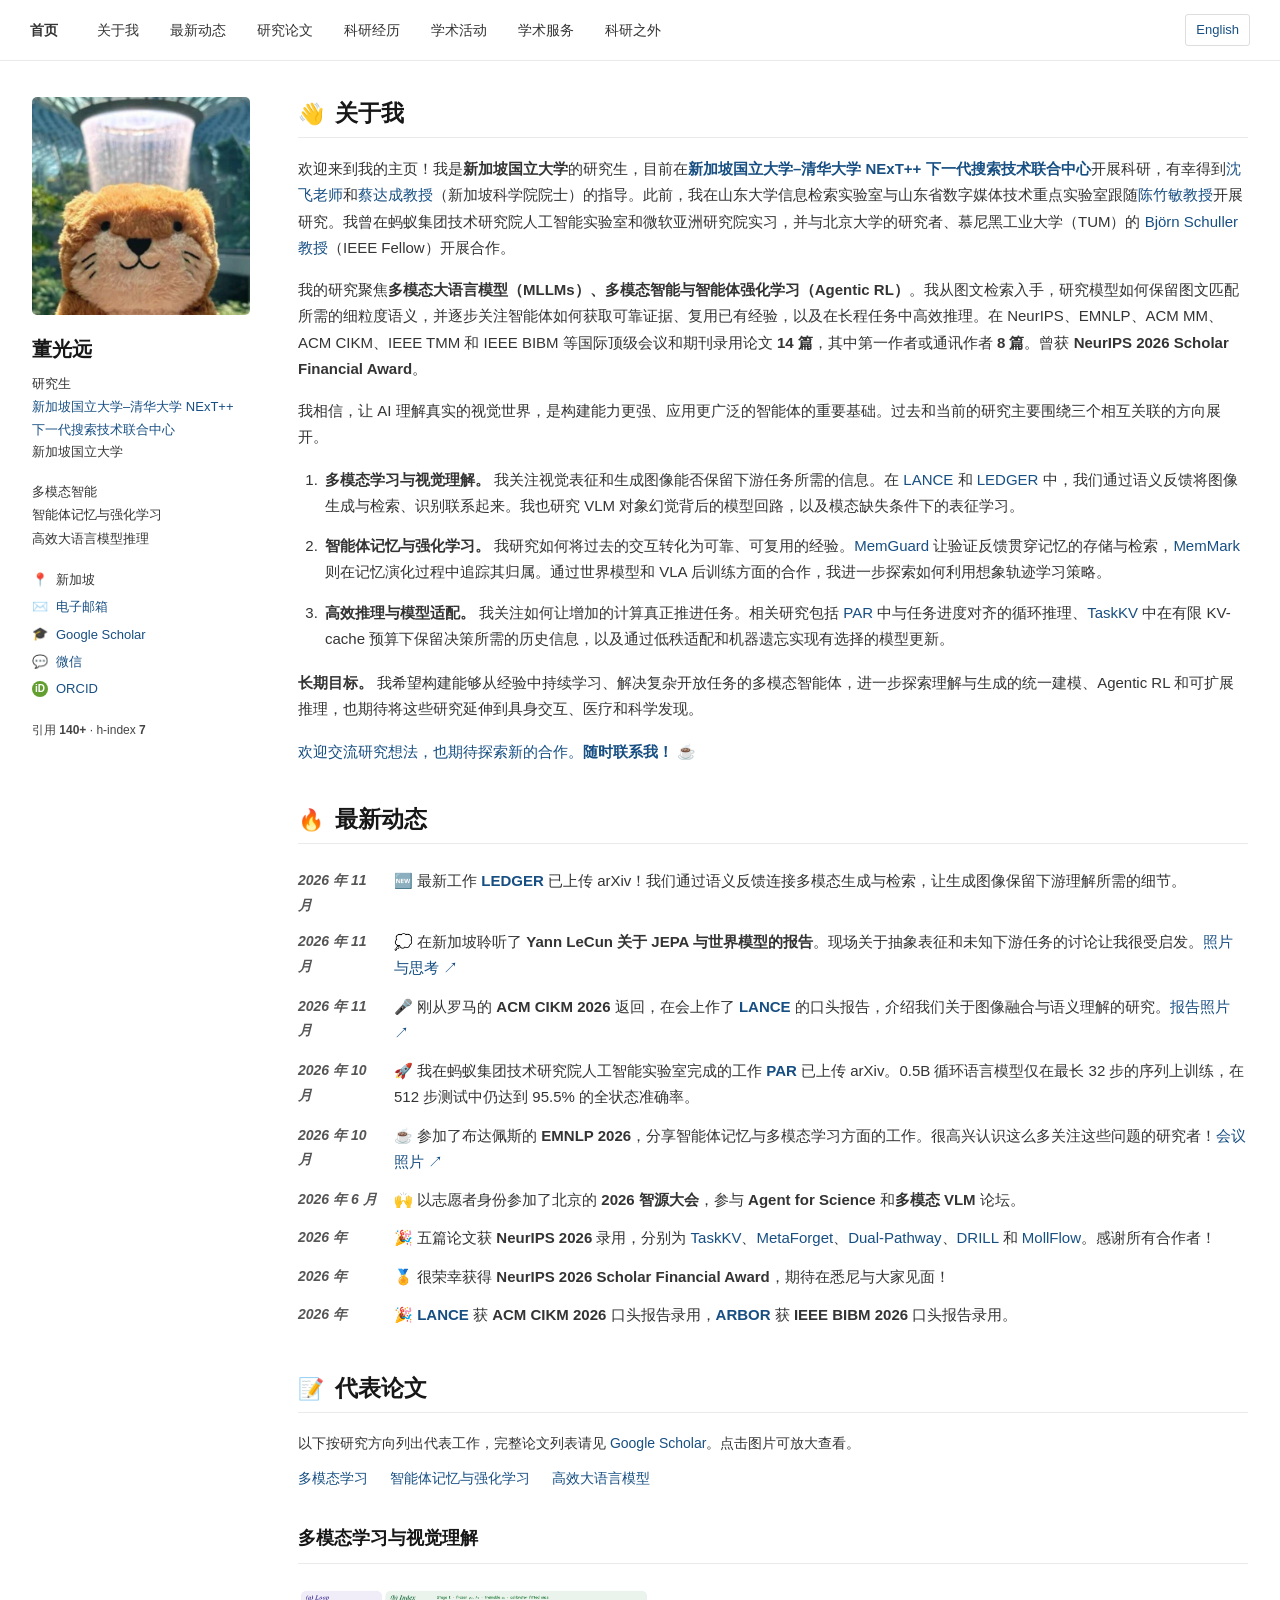
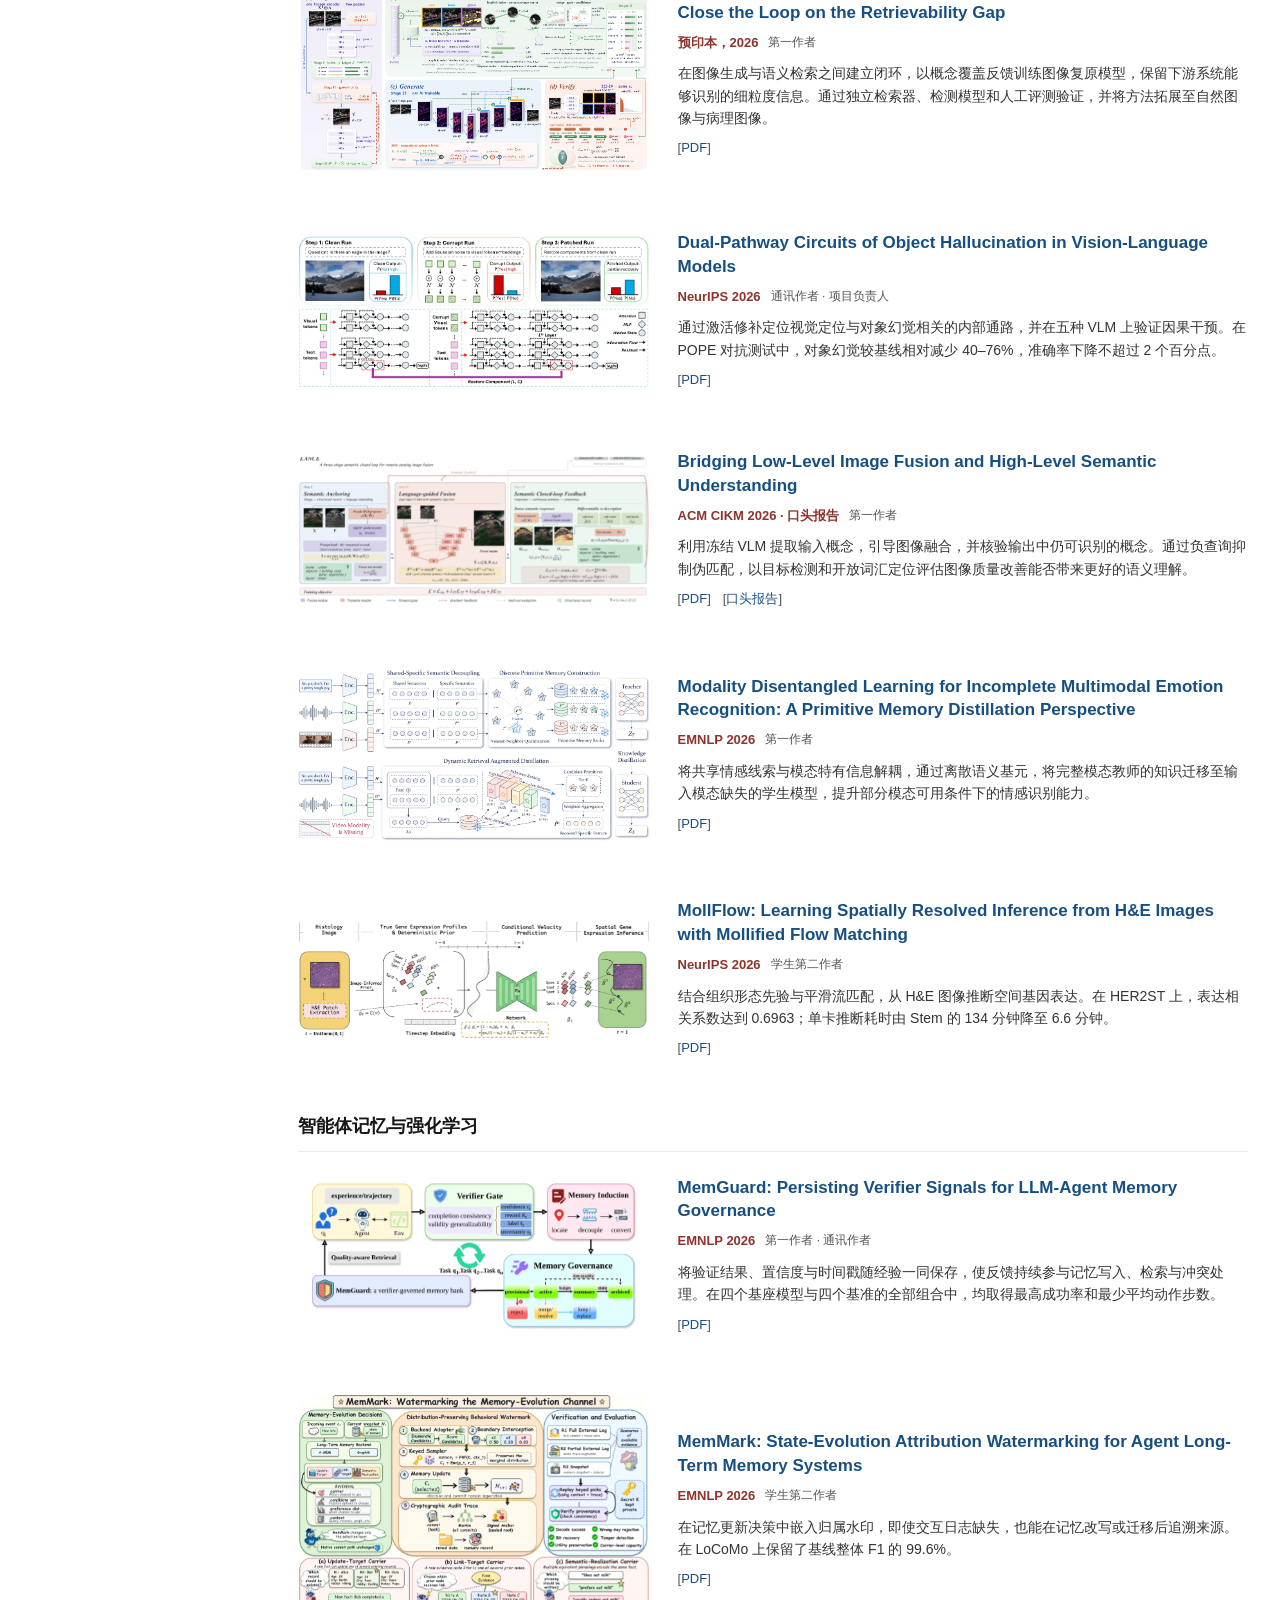
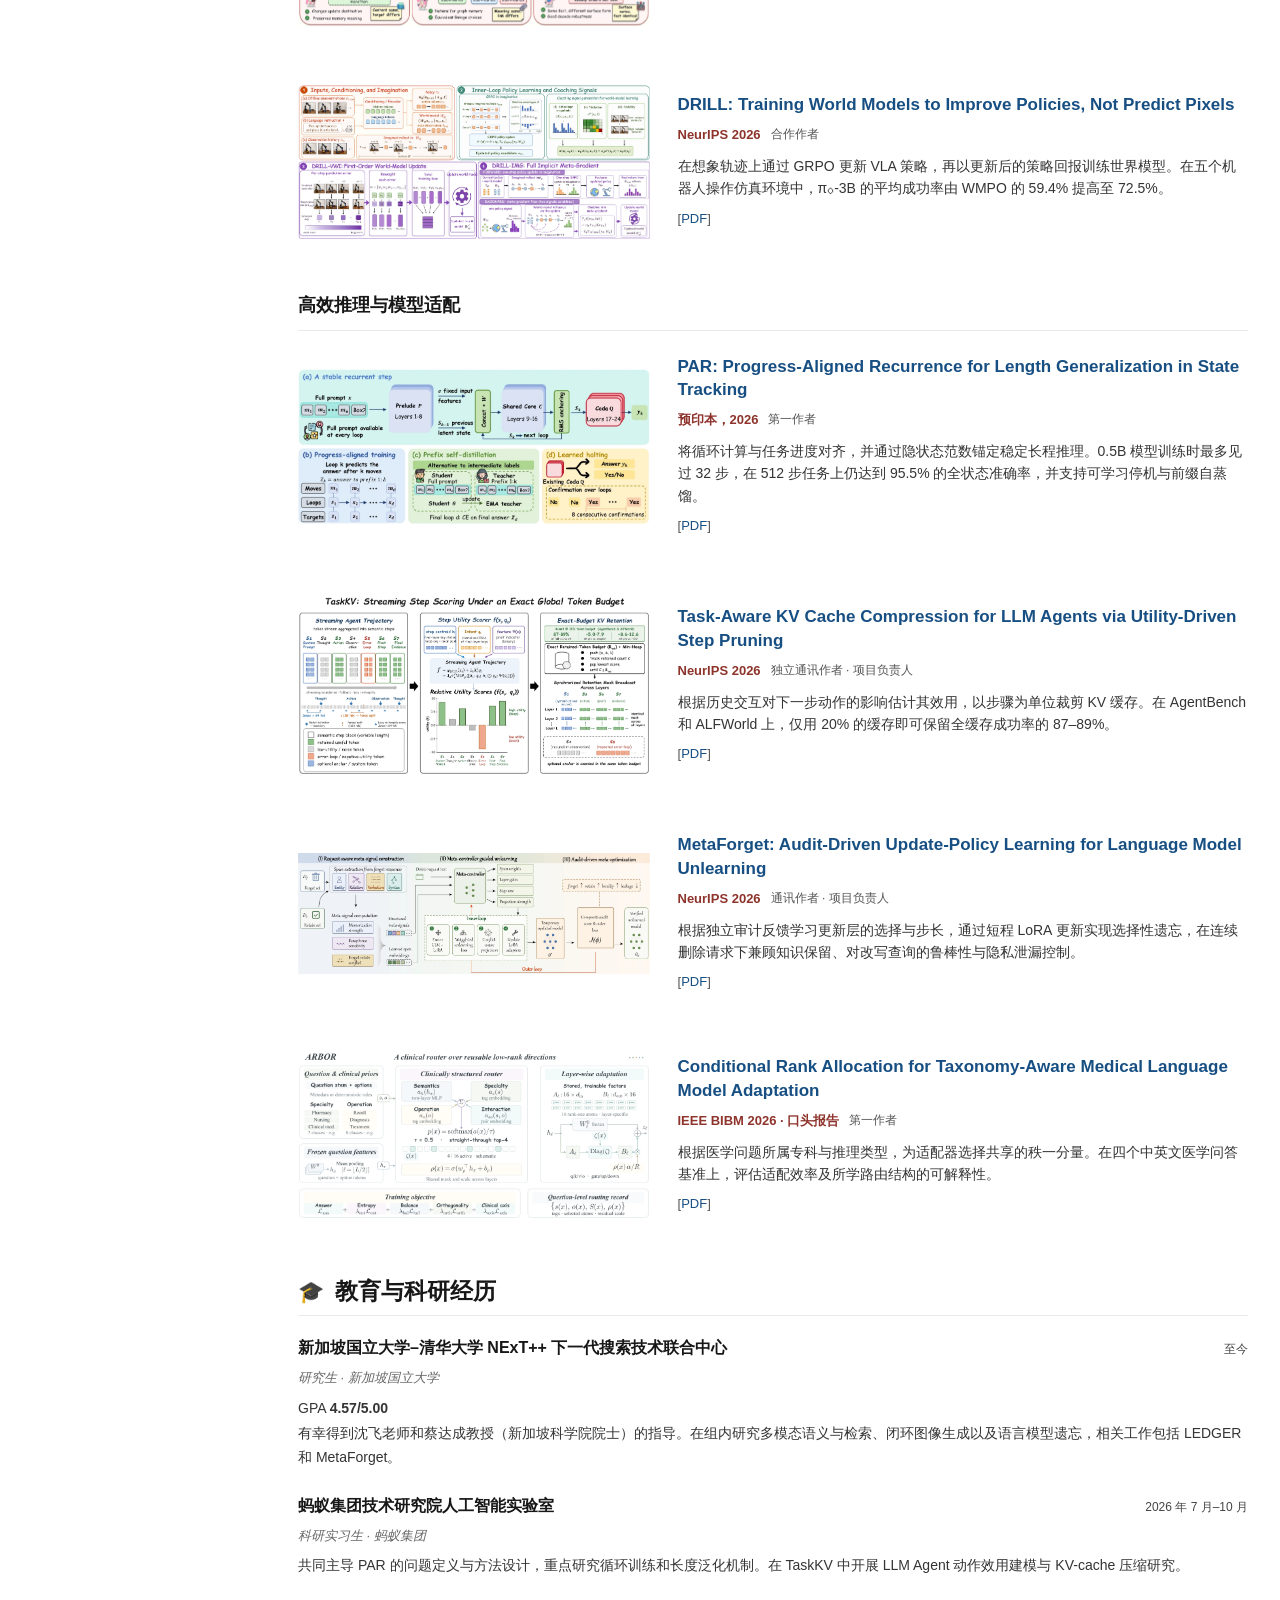
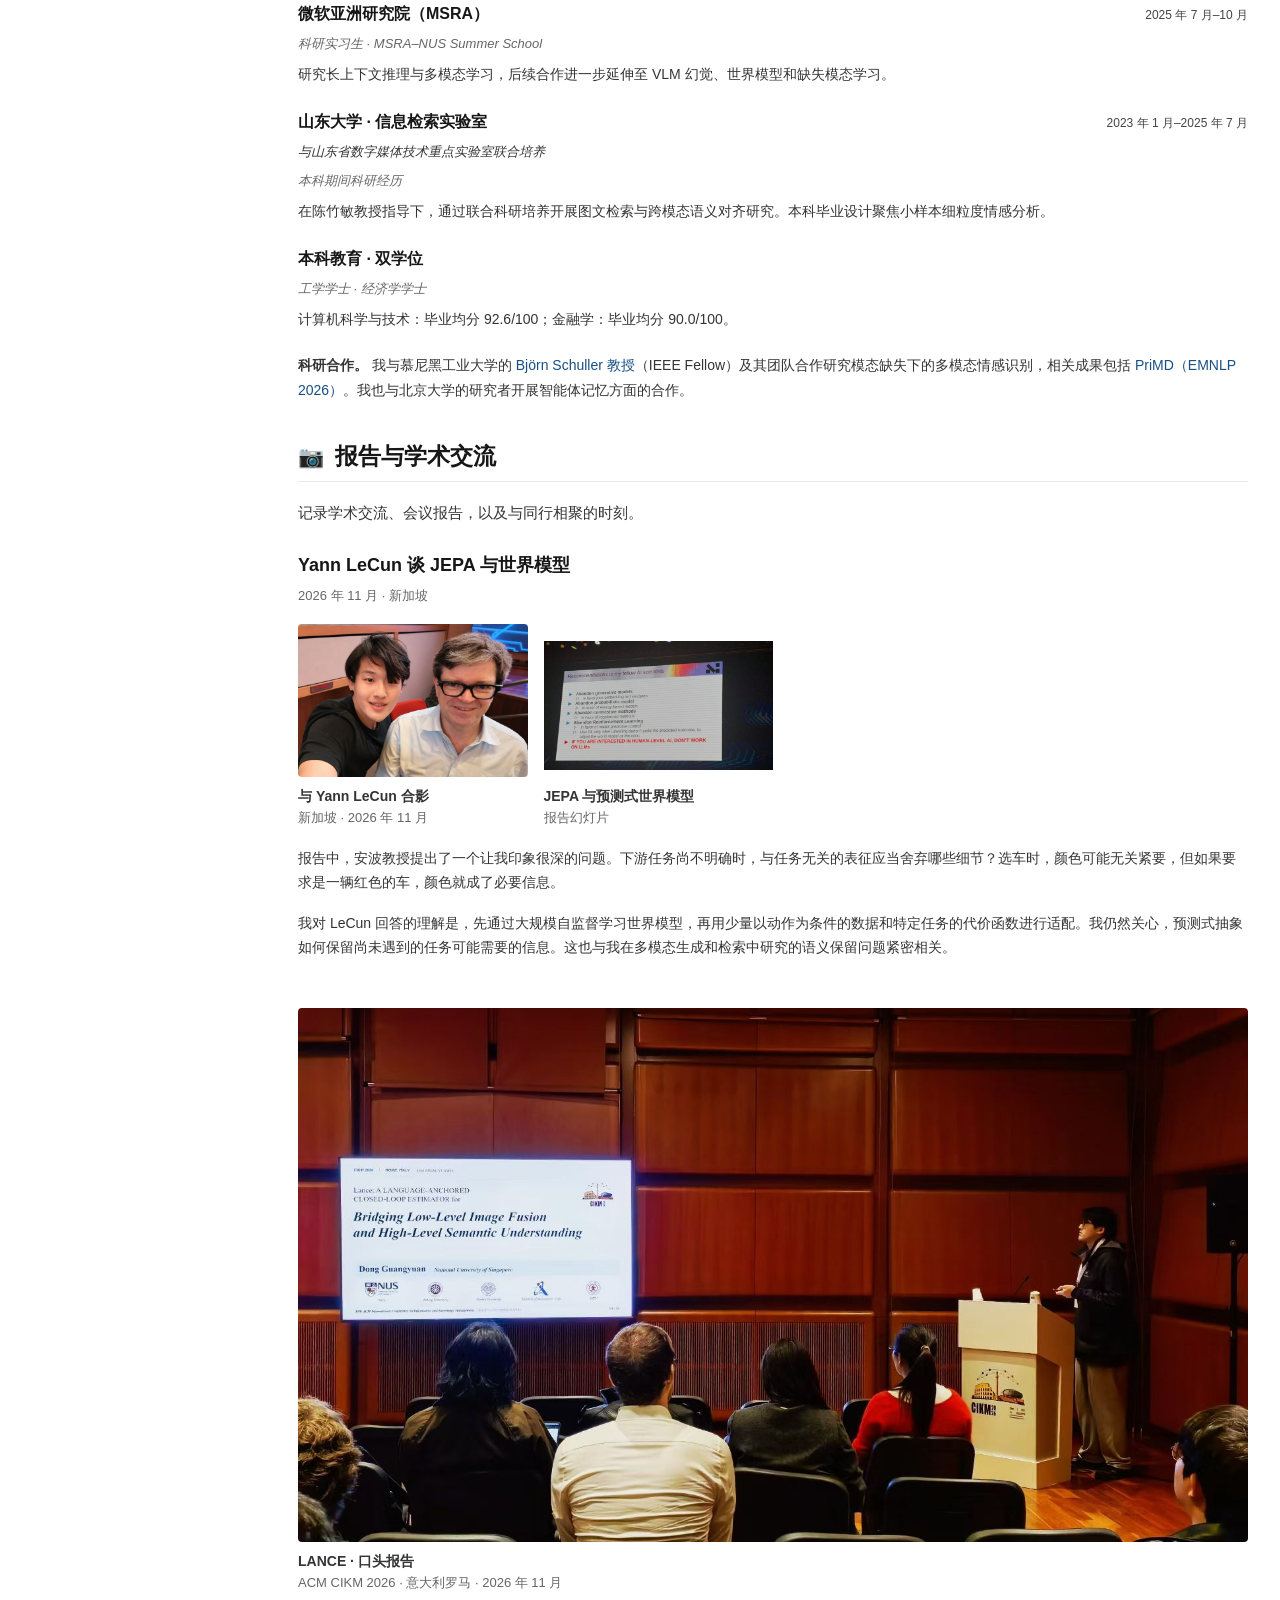
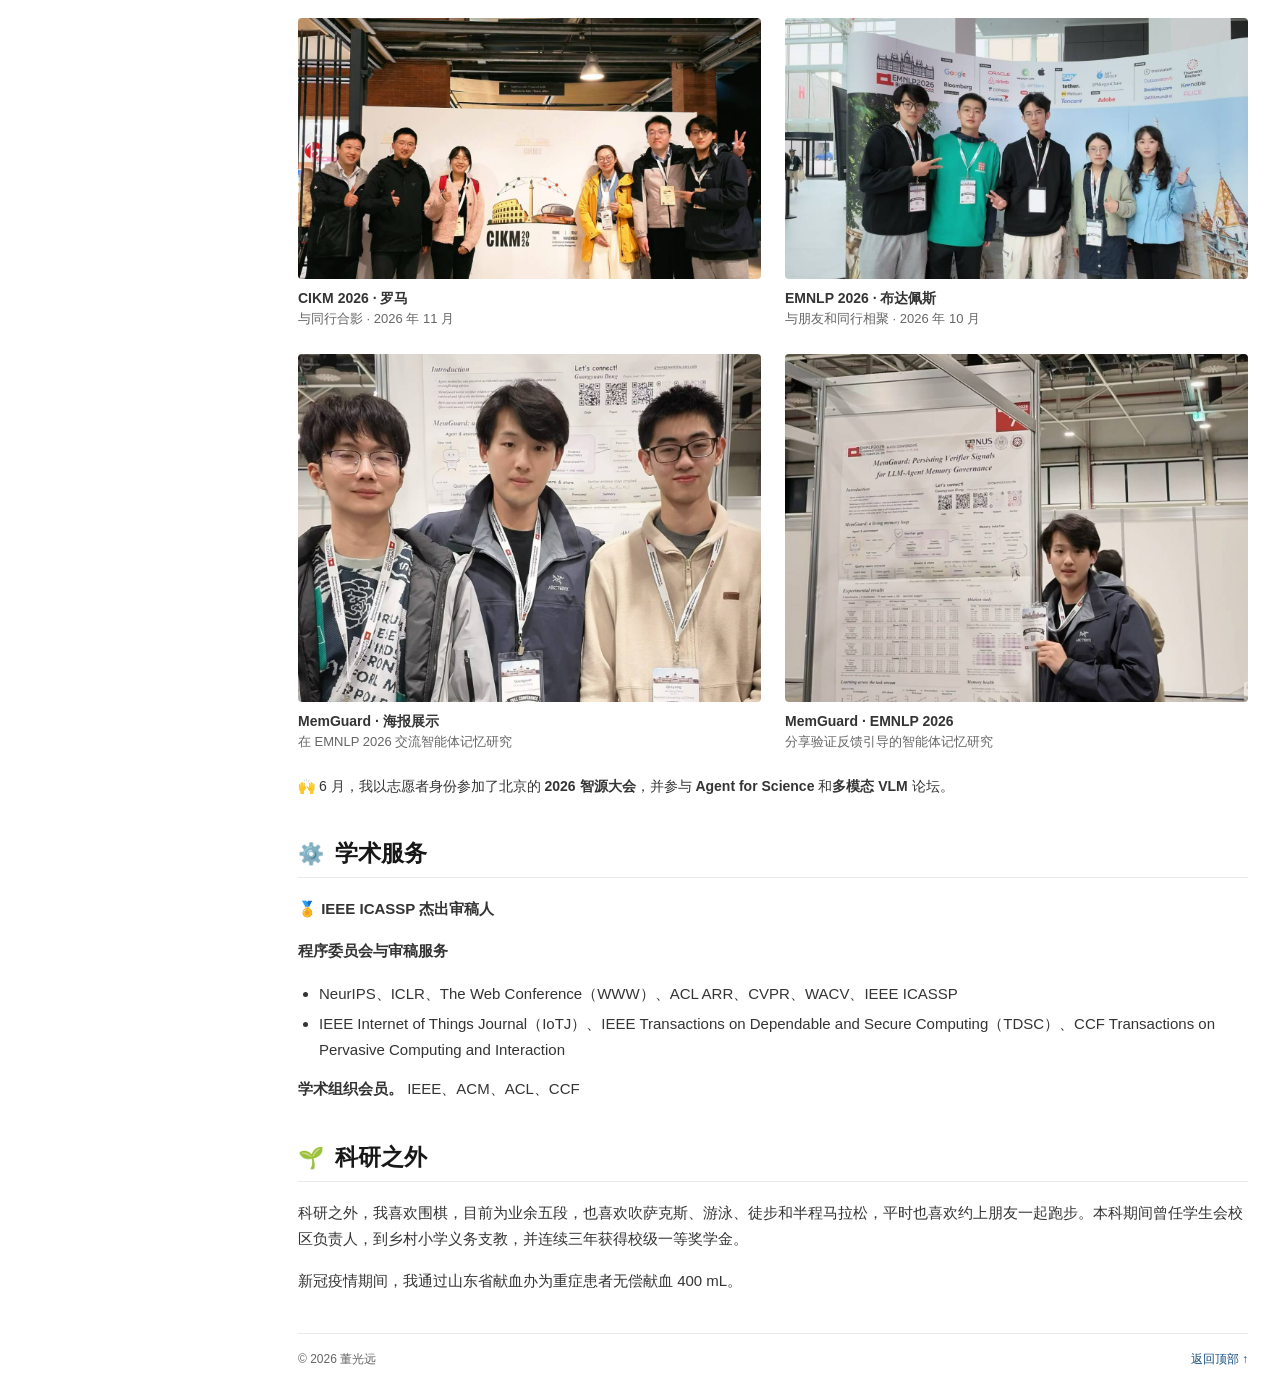
==== zh.html @ dbd057d2 "Update Google Scholar citations to 140 plus" ====
<!doctype html>
<html lang="zh-CN">
<head>
<meta charset="utf-8">
<meta name="viewport" content="width=device-width, initial-scale=1">
<meta name="theme-color" content="#ffffff">
<meta name="description" content="董光远，新加坡国立大学–清华大学 NExT++ 下一代搜索技术联合中心研究生。研究多模态智能、智能体记忆与强化学习，以及高效大语言模型推理。">
<meta property="og:title" content="董光远 | 新加坡国立大学–清华大学 NExT++">
<meta property="og:description" content="研究多模态智能、智能体记忆和高效大语言模型推理，分享论文、科研动态与合作经历。">
<meta property="og:type" content="website">
<meta property="og:url" content="https://chatdgy.github.io/zh.html">
<meta property="og:image" content="https://chatdgy.github.io/assets/plush-avatar.jpg">
<title>董光远个人主页</title>
<link rel="icon" href="assets/favicon.svg" type="image/svg+xml">
<link rel="stylesheet" href="style.css?v=20261126-bilingual">
<script src="site.js?v=20261126-bilingual" defer></script>
<link rel="alternate" hreflang="en" href="https://chatdgy.github.io/">
<link rel="alternate" hreflang="zh-CN" href="https://chatdgy.github.io/zh.html">
<link rel="alternate" hreflang="x-default" href="https://chatdgy.github.io/">
</head>
<body>
<a class="skip" href="#main">跳转至正文</a>
<header class="masthead">
  <div class="nav-shell">
  <nav class="nav" aria-label="主导航">
    <a class="home" href="#about">首页</a><a href="#about">关于我</a><a href="#news">最新动态</a><a href="#publications">研究论文</a><a href="#experience">科研经历</a><a href="#activities">学术活动</a><a href="#service">学术服务</a><a href="#misc">科研之外</a>
  </nav>
  <a class="language-switch" href="./" lang="en" hreflang="en" aria-label="Switch to English">English</a>
</div>
</header>
<div class="layout">
<aside class="sidebar" aria-label="个人信息">
  <a href="assets/plush-avatar.jpg" class="portrait" aria-label="查看头像"><img src="assets/plush-avatar.jpg" alt="以室内瀑布为背景的毛绒动物头像" width="566" height="566" fetchpriority="high"></a>
  <h1>董光远</h1>
  <p class="institution">研究生<br><a href="https://www.nextcenter.org/">新加坡国立大学–清华大学 NExT++ 下一代搜索技术联合中心</a><br>新加坡国立大学</p>
  <p class="focus">多模态智能<br>智能体记忆与强化学习<br>高效大语言模型推理</p>
  <ul class="contact">
    <li><span aria-hidden="true">📍</span> 新加坡</li>
    <li><span aria-hidden="true">✉️</span> <a href="mailto:guangyuand@acm.org">电子邮箱</a></li>
    <li><span aria-hidden="true">🎓</span> <a href="https://scholar.google.com/citations?user=IQ_mT-IAAAAJ">Google Scholar</a></li>
    <li><span aria-hidden="true">💬</span> <a class="zoom wechat-link" href="assets/wechat-qr.png" data-kind="contact" data-caption="微信号：ICLRNIPSICML" aria-label="查看微信联系方式">微信</a></li>
    <li><span class="orcid-icon" aria-hidden="true">iD</span> <a href="https://orcid.org/0009-0004-1160-3349">ORCID</a></li>
  </ul>
  <p class="scholar-stats">引用 <strong>140+</strong> · h-index <strong>7</strong></p>
</aside>
<main id="main">
<section id="about">
<h2><span aria-hidden="true">👋</span> 关于我</h2>
<p>欢迎来到我的主页！我是<strong>新加坡国立大学</strong>的研究生，目前在<a href="https://www.nextcenter.org/"><strong>新加坡国立大学–清华大学 NExT++ 下一代搜索技术联合中心</strong></a>开展科研，有幸得到<a href="https://muzishen.github.io/">沈飞老师</a>和<a href="https://www.chuatatseng.com/">蔡达成教授</a>（新加坡科学院院士）的指导。此前，我在山东大学信息检索实验室与山东省数字媒体技术重点实验室跟随<a href="https://gail.sdu.edu.cn/~zhuminchen/~zhuminchen_en.htm">陈竹敏教授</a>开展研究。我曾在蚂蚁集团技术研究院人工智能实验室和微软亚洲研究院实习，并与北京大学的研究者、慕尼黑工业大学（TUM）的 <a href="https://www.professoren.tum.de/en/schuller-bjoern">Björn Schuller 教授</a>（IEEE Fellow）开展合作。</p>
<p>我的研究聚焦<strong>多模态大语言模型（MLLMs）、多模态智能与智能体强化学习（Agentic RL）</strong>。我从图文检索入手，研究模型如何保留图文匹配所需的细粒度语义，并逐步关注智能体如何获取可靠证据、复用已有经验，以及在长程任务中高效推理。在 NeurIPS、EMNLP、ACM MM、ACM CIKM、IEEE TMM 和 IEEE BIBM 等国际顶级会议和期刊录用论文 <strong>14 篇</strong>，其中第一作者或通讯作者 <strong>8 篇</strong>。曾获 <strong>NeurIPS 2026 Scholar Financial Award</strong>。</p>
<p>我相信，让 AI 理解真实的视觉世界，是构建能力更强、应用更广泛的智能体的重要基础。过去和当前的研究主要围绕三个相互关联的方向展开。</p>
<ol class="research" id="research">
  <li><strong>多模态学习与视觉理解。</strong> 我关注视觉表征和生成图像能否保留下游任务所需的信息。在 <a href="#paper-lance">LANCE</a> 和 <a href="#paper-ledger">LEDGER</a> 中，我们通过语义反馈将图像生成与检索、识别联系起来。我也研究 VLM 对象幻觉背后的模型回路，以及模态缺失条件下的表征学习。</li>
  <li><strong>智能体记忆与强化学习。</strong> 我研究如何将过去的交互转化为可靠、可复用的经验。<a href="#paper-memguard">MemGuard</a> 让验证反馈贯穿记忆的存储与检索，<a href="#paper-memmark">MemMark</a> 则在记忆演化过程中追踪其归属。通过世界模型和 VLA 后训练方面的合作，我进一步探索如何利用想象轨迹学习策略。</li>
  <li><strong>高效推理与模型适配。</strong> 我关注如何让增加的计算真正推进任务。相关研究包括 <a href="#paper-par">PAR</a> 中与任务进度对齐的循环推理、<a href="#paper-taskkv">TaskKV</a> 中在有限 KV-cache 预算下保留决策所需的历史信息，以及通过低秩适配和机器遗忘实现有选择的模型更新。</li>
</ol>
<p><strong>长期目标。</strong> 我希望构建能够从经验中持续学习、解决复杂开放任务的多模态智能体，进一步探索理解与生成的统一建模、Agentic RL 和可扩展推理，也期待将这些研究延伸到具身交互、医疗和科学发现。</p>
<p class="invitation">欢迎交流研究想法，也期待探索新的合作。<a href="mailto:guangyuand@acm.org">随时联系我！</a> <span aria-hidden="true">☕</span></p>
</section>
<section id="news">
<h2><span aria-hidden="true">🔥</span> 最新动态</h2>
<ul class="news">
  <li><time datetime="2026-11">2026 年 11 月</time><span>🆕 最新工作 <a href="#paper-ledger"><strong>LEDGER</strong></a> 已上传 arXiv！我们通过语义反馈连接多模态生成与检索，让生成图像保留下游理解所需的细节。</span></li>
  <li><time datetime="2026-11">2026 年 11 月</time><span>💭 在新加坡聆听了 <strong>Yann LeCun 关于 JEPA 与世界模型的报告</strong>。现场关于抽象表征和未知下游任务的讨论让我很受启发。<a href="#lecun-jepa">照片与思考 ↗</a></span></li>
  <li><time datetime="2026-11">2026 年 11 月</time><span>🎤 刚从罗马的 <strong>ACM CIKM 2026</strong> 返回，在会上作了 <a href="#paper-lance"><strong>LANCE</strong></a> 的口头报告，介绍我们关于图像融合与语义理解的研究。<a href="#lance-oral">报告照片 ↗</a></span></li>
  <li><time datetime="2026-10">2026 年 10 月</time><span>🚀 我在蚂蚁集团技术研究院人工智能实验室完成的工作 <a href="#paper-par"><strong>PAR</strong></a> 已上传 arXiv。0.5B 循环语言模型仅在最长 32 步的序列上训练，在 512 步测试中仍达到 95.5% 的全状态准确率。</span></li>
  <li><time datetime="2026-10">2026 年 10 月</time><span>☕ 参加了布达佩斯的 <strong>EMNLP 2026</strong>，分享智能体记忆与多模态学习方面的工作。很高兴认识这么多关注这些问题的研究者！<a href="#activities">会议照片 ↗</a></span></li>
  <li><time datetime="2026-06">2026 年 6 月</time><span>🙌 以志愿者身份参加了北京的 <strong>2026 智源大会</strong>，参与 <strong>Agent for Science</strong> 和<strong>多模态 VLM</strong> 论坛。</span></li>
  <li><time datetime="2026">2026 年</time><span>🎉 五篇论文获 <strong>NeurIPS 2026</strong> 录用，分别为 <a href="#paper-taskkv">TaskKV</a>、<a href="#paper-metaforget">MetaForget</a>、<a href="#paper-dual-pathway">Dual-Pathway</a>、<a href="#paper-drill">DRILL</a> 和 <a href="#paper-mollflow">MollFlow</a>。感谢所有合作者！</span></li>
  <li><time datetime="2026">2026 年</time><span>🏅 很荣幸获得 <strong>NeurIPS 2026 Scholar Financial Award</strong>，期待在悉尼与大家见面！</span></li>
  <li><time datetime="2026">2026 年</time><span>🎉 <a href="#paper-lance"><strong>LANCE</strong></a> 获 <strong>ACM CIKM 2026</strong> 口头报告录用，<a href="#paper-arbor"><strong>ARBOR</strong></a> 获 <strong>IEEE BIBM 2026</strong> 口头报告录用。</span></li>
</ul>
</section>
<section id="publications">
<h2><span aria-hidden="true">📝</span> 代表论文</h2>
<p class="pub-intro">以下按研究方向列出代表工作，完整论文列表请见 <a href="https://scholar.google.com/citations?user=IQ_mT-IAAAAJ">Google Scholar</a>。点击图片可放大查看。</p>
<nav class="paper-nav" aria-label="研究方向"><a href="#vision">多模态学习</a><a href="#agent">智能体记忆与强化学习</a><a href="#reasoning">高效大语言模型</a></nav>
<div class="pub-group" id="vision"><h3 class="group-heading">多模态学习与视觉理解</h3>
<article class="paper" id="paper-ledger">
  <a class="paper-figure zoom" href="assets/figures/ledger-framework-20261124.png" data-caption="图 3. LEDGER：概念索引、图像生成与语义读回。" data-source="https://arxiv.org/html/2611.28146v1#S4.F3" aria-label="放大 ledger 方法框架图">
    <img src="assets/figures/ledger-framework-20261124.png" width="2664" height="1404" loading="lazy" alt="图 3. LEDGER：概念索引、图像生成与语义读回。">
  </a>
  <div class="paper-content">
    <h4 class="paper-title"><a href="https://arxiv.org/pdf/2611.28146#page=1">Close the Loop on the Retrievability Gap</a></h4>
    <p class="venue"><strong>预印本，2026</strong><span class="role">第一作者</span></p>
    <p class="description">在图像生成与语义检索之间建立闭环，以概念覆盖反馈训练图像复原模型，保留下游系统能够识别的细粒度信息。通过独立检索器、检测模型和人工评测验证，并将方法拓展至自然图像与病理图像。</p>
    <div class="paper-links"><a href="https://arxiv.org/pdf/2611.28146#page=1">PDF</a></div>
  </div>
</article>
<article class="paper" id="paper-dual-pathway">
  <a class="paper-figure zoom" href="assets/figures/dual-pathway.webp" data-caption="Dual-Pathway：激活修补与因果干预。" data-source="https://arxiv.org/html/2605.13156v2#S3.F1" aria-label="放大 dual-pathway 方法框架图">
    <img src="assets/figures/dual-pathway.webp" width="1013" height="443" loading="lazy" alt="Dual-Pathway：激活修补与因果干预。">
  </a>
  <div class="paper-content">
    <h4 class="paper-title"><a href="https://arxiv.org/pdf/2605.13156#page=1">Dual-Pathway Circuits of Object Hallucination in Vision-Language Models</a></h4>
    <p class="venue"><strong>NeurIPS 2026</strong><span class="role">通讯作者 · 项目负责人</span></p>
    <p class="description">通过激活修补定位视觉定位与对象幻觉相关的内部通路，并在五种 VLM 上验证因果干预。在 POPE 对抗测试中，对象幻觉较基线相对减少 40–76%，准确率下降不超过 2 个百分点。</p>
    <div class="paper-links"><a href="https://arxiv.org/pdf/2605.13156#page=1">PDF</a></div>
  </div>
</article>
<article class="paper" id="paper-lance">
  <a class="paper-figure zoom" href="assets/figures/lance.webp" data-caption="LANCE：结合语义验证的语言引导图像融合。" data-source="https://anonymous.4open.science/api/repo/lance-paper-20260915-825A/file/paper.pdf#page=1" aria-label="放大 lance 方法框架图">
    <img src="assets/figures/lance.webp" width="1952" height="816" loading="lazy" alt="LANCE：结合语义验证的语言引导图像融合。">
  </a>
  <div class="paper-content">
    <h4 class="paper-title"><a href="https://anonymous.4open.science/api/repo/lance-paper-20260915-825A/file/paper.pdf#page=1">Bridging Low-Level Image Fusion and High-Level Semantic Understanding</a></h4>
    <p class="venue"><strong>ACM CIKM 2026 · 口头报告</strong><span class="role">第一作者</span></p>
    <p class="description">利用冻结 VLM 提取输入概念，引导图像融合，并核验输出中仍可识别的概念。通过负查询抑制伪匹配，以目标检测和开放词汇定位评估图像质量改善能否带来更好的语义理解。</p>
    <div class="paper-links"><a href="https://anonymous.4open.science/api/repo/lance-paper-20260915-825A/file/paper.pdf#page=1">PDF</a><a href="#lance-oral">口头报告</a></div>
  </div>
</article>
<article class="paper" id="paper-primd">
  <a class="paper-figure zoom" href="assets/figures/primd.webp" data-caption="PriMD：模态解耦、基元记忆与教师–学生蒸馏。" data-source="https://aclanthology.org/2026.findings-emnlp.2220.pdf#page=4" aria-label="放大 primd 方法框架图">
    <img src="assets/figures/primd.webp" width="2192" height="1075" loading="lazy" alt="PriMD：模态解耦、基元记忆与教师–学生蒸馏。">
  </a>
  <div class="paper-content">
    <h4 class="paper-title"><a href="https://aclanthology.org/2026.findings-emnlp.2220.pdf#page=1">Modality Disentangled Learning for Incomplete Multimodal Emotion Recognition: A Primitive Memory Distillation Perspective</a></h4>
    <p class="venue"><strong>EMNLP 2026</strong><span class="role">第一作者</span></p>
    <p class="description">将共享情感线索与模态特有信息解耦，通过离散语义基元，将完整模态教师的知识迁移至输入模态缺失的学生模型，提升部分模态可用条件下的情感识别能力。</p>
    <div class="paper-links"><a href="https://aclanthology.org/2026.findings-emnlp.2220.pdf#page=1">PDF</a></div>
  </div>
</article>
<article class="paper" id="paper-mollflow">
  <a class="paper-figure zoom" href="assets/figures/mollflow.webp" data-caption="MollFlow：组织形态先验与平滑流匹配。" data-source="https://anonymous.4open.science/api/repo/research-papers-2026-17C8/file/neurips-2026/MollFlow.pdf#page=1" aria-label="放大 mollflow 方法框架图">
    <img src="assets/figures/mollflow.webp" width="2177" height="735" loading="lazy" alt="MollFlow：组织形态先验与平滑流匹配。">
  </a>
  <div class="paper-content">
    <h4 class="paper-title"><a href="https://anonymous.4open.science/api/repo/research-papers-2026-17C8/file/neurips-2026/MollFlow.pdf#page=1">MollFlow: Learning Spatially Resolved Inference from H&amp;E Images with Mollified Flow Matching</a></h4>
    <p class="venue"><strong>NeurIPS 2026</strong><span class="role">学生第二作者</span></p>
    <p class="description">结合组织形态先验与平滑流匹配，从 H&amp;E 图像推断空间基因表达。在 HER2ST 上，表达相关系数达到 0.6963；单卡推断耗时由 Stem 的 134 分钟降至 6.6 分钟。</p>
    <div class="paper-links"><a href="https://anonymous.4open.science/api/repo/research-papers-2026-17C8/file/neurips-2026/MollFlow.pdf#page=1">PDF</a></div>
  </div>
</article></div>
<div class="pub-group" id="agent"><h3 class="group-heading">智能体记忆与强化学习</h3>
<article class="paper" id="paper-memguard">
  <a class="paper-figure zoom" href="assets/figures/memguard.webp" data-caption="MemGuard：面向智能体记忆治理的验证信号持久化。" data-source="https://aclanthology.org/2026.emnlp-main.423.pdf#page=3" aria-label="放大 memguard 方法框架图">
    <img src="assets/figures/memguard.webp" width="1692" height="767" loading="lazy" alt="MemGuard：面向智能体记忆治理的验证信号持久化。">
  </a>
  <div class="paper-content">
    <h4 class="paper-title"><a href="https://aclanthology.org/2026.emnlp-main.423.pdf#page=1">MemGuard: Persisting Verifier Signals for LLM-Agent Memory Governance</a></h4>
    <p class="venue"><strong>EMNLP 2026</strong><span class="role">第一作者 · 通讯作者</span></p>
    <p class="description">将验证结果、置信度与时间戳随经验一同保存，使反馈持续参与记忆写入、检索与冲突处理。在四个基座模型与四个基准的全部组合中，均取得最高成功率和最少平均动作步数。</p>
    <div class="paper-links"><a href="https://aclanthology.org/2026.emnlp-main.423.pdf#page=1">PDF</a></div>
  </div>
</article>
<article class="paper" id="paper-memmark">
  <a class="paper-figure zoom" href="assets/figures/memmark.webp" data-caption="MemMark：在记忆状态演化中嵌入与恢复归属信息。" data-source="https://aclanthology.org/2026.findings-emnlp.395.pdf#page=3" aria-label="放大 memmark 方法框架图">
    <img src="assets/figures/memmark.webp" width="2190" height="1448" loading="lazy" alt="MemMark：在记忆状态演化中嵌入与恢复归属信息。">
  </a>
  <div class="paper-content">
    <h4 class="paper-title"><a href="https://aclanthology.org/2026.findings-emnlp.395.pdf#page=1">MemMark: State-Evolution Attribution Watermarking for Agent Long-Term Memory Systems</a></h4>
    <p class="venue"><strong>EMNLP 2026</strong><span class="role">学生第二作者</span></p>
    <p class="description">在记忆更新决策中嵌入归属水印，即使交互日志缺失，也能在记忆改写或迁移后追溯来源。在 LoCoMo 上保留了基线整体 F1 的 99.6%。</p>
    <div class="paper-links"><a href="https://aclanthology.org/2026.findings-emnlp.395.pdf#page=1">PDF</a></div>
  </div>
</article>
<article class="paper" id="paper-drill">
  <a class="paper-figure zoom" href="assets/figures/drill.webp" data-caption="DRILL：世界模型与策略的双层优化。" data-source="https://arxiv.org/html/2610.30814v1#S3.F1" aria-label="放大 drill 方法框架图">
    <img src="assets/figures/drill.webp" width="1900" height="834" loading="lazy" alt="DRILL：世界模型与策略的双层优化。">
  </a>
  <div class="paper-content">
    <h4 class="paper-title"><a href="https://arxiv.org/pdf/2610.30814#page=1">DRILL: Training World Models to Improve Policies, Not Predict Pixels</a></h4>
    <p class="venue"><strong>NeurIPS 2026</strong><span class="role">合作作者</span></p>
    <p class="description">在想象轨迹上通过 GRPO 更新 VLA 策略，再以更新后的策略回报训练世界模型。在五个机器人操作仿真环境中，π₀-3B 的平均成功率由 WMPO 的 59.4% 提高至 72.5%。</p>
    <div class="paper-links"><a href="https://arxiv.org/pdf/2610.30814#page=1">PDF</a></div>
  </div>
</article></div>
<div class="pub-group" id="reasoning"><h3 class="group-heading">高效推理与模型适配</h3>
<article class="paper" id="paper-par">
  <a class="paper-figure zoom" href="assets/figures/par.webp" data-caption="PAR：进度对齐循环、范数锚定与前缀自蒸馏。" data-source="https://arxiv.org/html/2610.27628v1#S3.F2" aria-label="放大 par 方法框架图">
    <img src="assets/figures/par.webp" width="1054" height="465" loading="lazy" alt="PAR：进度对齐循环、范数锚定与前缀自蒸馏。">
  </a>
  <div class="paper-content">
    <h4 class="paper-title"><a href="https://arxiv.org/pdf/2610.27628#page=1">PAR: Progress-Aligned Recurrence for Length Generalization in State Tracking</a></h4>
    <p class="venue"><strong>预印本，2026</strong><span class="role">第一作者</span></p>
    <p class="description">将循环计算与任务进度对齐，并通过隐状态范数锚定稳定长程推理。0.5B 模型训练时最多见过 32 步，在 512 步任务上仍达到 95.5% 的全状态准确率，并支持可学习停机与前缀自蒸馏。</p>
    <div class="paper-links"><a href="https://arxiv.org/pdf/2610.27628#page=1">PDF</a></div>
  </div>
</article>
<article class="paper" id="paper-taskkv">
  <a class="paper-figure zoom" href="assets/figures/taskkv.webp" data-caption="TaskKV：动作效用估计与步骤级 KV 缓存裁剪。" data-source="https://anonymous.4open.science/api/repo/research-papers-2026-17C8/file/neurips-2026/TaskKV.pdf#page=1" aria-label="放大 taskkv 方法框架图">
    <img src="assets/figures/taskkv.webp" width="2065" height="1054" loading="lazy" alt="TaskKV：动作效用估计与步骤级 KV 缓存裁剪。">
  </a>
  <div class="paper-content">
    <h4 class="paper-title"><a href="https://anonymous.4open.science/api/repo/research-papers-2026-17C8/file/neurips-2026/TaskKV.pdf#page=1">Task-Aware KV Cache Compression for LLM Agents via Utility-Driven Step Pruning</a></h4>
    <p class="venue"><strong>NeurIPS 2026</strong><span class="role">独立通讯作者 · 项目负责人</span></p>
    <p class="description">根据历史交互对下一步动作的影响估计其效用，以步骤为单位裁剪 KV 缓存。在 AgentBench 和 ALFWorld 上，仅用 20% 的缓存即可保留全缓存成功率的 87–89%。</p>
    <div class="paper-links"><a href="https://anonymous.4open.science/api/repo/research-papers-2026-17C8/file/neurips-2026/TaskKV.pdf#page=1">PDF</a></div>
  </div>
</article>
<article class="paper" id="paper-metaforget">
  <a class="paper-figure zoom" href="assets/figures/metaforget.webp" data-caption="MetaForget：基于审计反馈学习遗忘更新策略。" data-source="https://anonymous.4open.science/api/repo/research-papers-2026-17C8/file/neurips-2026/MetaForget.pdf#page=1" aria-label="放大 metaforget 方法框架图">
    <img src="assets/figures/metaforget.webp" width="2200" height="757" loading="lazy" alt="MetaForget：基于审计反馈学习遗忘更新策略。">
  </a>
  <div class="paper-content">
    <h4 class="paper-title"><a href="https://anonymous.4open.science/api/repo/research-papers-2026-17C8/file/neurips-2026/MetaForget.pdf#page=1">MetaForget: Audit-Driven Update-Policy Learning for Language Model Unlearning</a></h4>
    <p class="venue"><strong>NeurIPS 2026</strong><span class="role">通讯作者 · 项目负责人</span></p>
    <p class="description">根据独立审计反馈学习更新层的选择与步长，通过短程 LoRA 更新实现选择性遗忘，在连续删除请求下兼顾知识保留、对改写查询的鲁棒性与隐私泄漏控制。</p>
    <div class="paper-links"><a href="https://anonymous.4open.science/api/repo/research-papers-2026-17C8/file/neurips-2026/MetaForget.pdf#page=1">PDF</a></div>
  </div>
</article>
<article class="paper" id="paper-arbor">
  <a class="paper-figure zoom" href="assets/figures/arbor.webp" data-caption="ARBOR：面向医学语言模型的条件秩分配与路由。" data-source="https://arxiv.org/pdf/2610.06765#page=1" aria-label="放大 arbor 方法框架图">
    <img src="assets/figures/arbor.webp" width="2155" height="1024" loading="lazy" alt="ARBOR：面向医学语言模型的条件秩分配与路由。">
  </a>
  <div class="paper-content">
    <h4 class="paper-title"><a href="https://arxiv.org/pdf/2610.06765#page=1">Conditional Rank Allocation for Taxonomy-Aware Medical Language Model Adaptation</a></h4>
    <p class="venue"><strong>IEEE BIBM 2026 · 口头报告</strong><span class="role">第一作者</span></p>
    <p class="description">根据医学问题所属专科与推理类型，为适配器选择共享的秩一分量。在四个中英文医学问答基准上，评估适配效率及所学路由结构的可解释性。</p>
    <div class="paper-links"><a href="https://arxiv.org/pdf/2610.06765#page=1">PDF</a></div>
  </div>
</article></div>
</section>
<section id="experience">
<h2><span aria-hidden="true">🎓</span> 教育与科研经历</h2>
<div class="experience">
  <article><div class="experience-title"><h3>新加坡国立大学–清华大学 NExT++ 下一代搜索技术联合中心</h3><span>至今</span></div><p class="experience-role">研究生 · 新加坡国立大学</p><p>GPA <strong>4.57/5.00</strong></p><p>有幸得到沈飞老师和蔡达成教授（新加坡科学院院士）的指导。在组内研究多模态语义与检索、闭环图像生成以及语言模型遗忘，相关工作包括 LEDGER 和 MetaForget。</p></article>
  <article><div class="experience-title"><h3>蚂蚁集团技术研究院人工智能实验室</h3><span>2026 年 7 月–10 月</span></div><p class="experience-role">科研实习生 · 蚂蚁集团</p><p>共同主导 PAR 的问题定义与方法设计，重点研究循环训练和长度泛化机制。在 TaskKV 中开展 LLM Agent 动作效用建模与 KV-cache 压缩研究。</p></article>
  <article><div class="experience-title"><h3>微软亚洲研究院（MSRA）</h3><span>2025 年 7 月–10 月</span></div><p class="experience-role">科研实习生 · MSRA–NUS Summer School</p><p>研究长上下文推理与多模态学习，后续合作进一步延伸至 VLM 幻觉、世界模型和缺失模态学习。</p></article>
  <article><div class="experience-title"><h3>山东大学 · 信息检索实验室</h3><span>2023 年 1 月–2025 年 7 月</span></div><p class="second-lab">与山东省数字媒体技术重点实验室联合培养</p><p class="experience-role">本科期间科研经历</p><p>在陈竹敏教授指导下，通过联合科研培养开展图文检索与跨模态语义对齐研究。本科毕业设计聚焦小样本细粒度情感分析。</p></article>
  <article id="undergraduate-education"><div class="experience-title"><h3>本科教育 · 双学位</h3></div><p class="experience-role">工学学士 · 经济学学士</p><p>计算机科学与技术：毕业均分 92.6/100；金融学：毕业均分 90.0/100。</p></article>
</div>
<p class="collaboration-note"><strong>科研合作。</strong> 我与慕尼黑工业大学的 <a href="https://www.professoren.tum.de/en/schuller-bjoern">Björn Schuller 教授</a>（IEEE Fellow）及其团队合作研究模态缺失下的多模态情感识别，相关成果包括 <a href="#paper-primd">PriMD（EMNLP 2026）</a>。我也与北京大学的研究者开展智能体记忆方面的合作。</p>
</section>
<section id="activities">
<h2><span aria-hidden="true">📷</span> 报告与学术交流</h2>
<p>记录学术交流、会议报告，以及与同行相聚的时刻。</p>
<article class="event-reflection" id="lecun-jepa" aria-labelledby="lecun-title">
  <h3 id="lecun-title">Yann LeCun 谈 JEPA 与世界模型</h3>
  <p class="event-meta"><time datetime="2026-11">2026 年 11 月</time> · 新加坡</p>
  <div class="event-gallery lecun-gallery">
    <figure><a class="event-photo zoom" href="assets/events/lecun-singapore-2026-updated.png" data-kind="photo" data-caption="在 Yann LeCun 关于 JEPA 与世界模型的报告现场合影 · 新加坡，2026 年 11 月" aria-label="放大与 Yann LeCun 的合影"><img src="assets/events/lecun-singapore-2026-updated.png" width="1418" height="1109" alt="董光远与 Yann LeCun 在新加坡报告现场的合影" loading="lazy"></a><figcaption><strong>与 Yann LeCun 合影</strong><span>新加坡 · 2026 年 11 月</span></figcaption></figure>
    <figure><a class="event-photo talk-slide zoom" href="assets/events/lecun-jepa-talk-2026.jpg" data-kind="photo" data-caption="Yann LeCun 关于 JEPA 与世界模型的报告幻灯片 · 新加坡，2026 年 11 月" aria-label="放大 Yann LeCun 的报告幻灯片"><img src="assets/events/lecun-jepa-talk-2026.jpg" width="1440" height="810" alt="Yann LeCun 介绍联合嵌入架构与模型预测控制的报告幻灯片" loading="lazy"></a><figcaption><strong>JEPA 与预测式世界模型</strong><span>报告幻灯片</span></figcaption></figure>
  </div>
  <p>报告中，安波教授提出了一个让我印象很深的问题。下游任务尚不明确时，与任务无关的表征应当舍弃哪些细节？选车时，颜色可能无关紧要，但如果要求是一辆红色的车，颜色就成了必要信息。</p>
  <p>我对 LeCun 回答的理解是，先通过大规模自监督学习世界模型，再用少量以动作为条件的数据和特定任务的代价函数进行适配。我仍然关心，预测式抽象如何保留尚未遇到的任务可能需要的信息。这也与我在多模态生成和检索中研究的语义保留问题紧密相关。</p>
</article>
<div class="event-gallery">
  <figure class="event-feature" id="lance-oral"><a class="event-photo zoom" href="assets/events/cikm-2026-lance-oral.png" data-kind="photo" data-caption="在意大利罗马的 ACM CIKM 2026 作 LANCE 口头报告" aria-label="放大 LANCE 口头报告照片"><img src="assets/events/cikm-2026-lance-oral.png" width="1440" height="1080" alt="董光远在 ACM CIKM 2026 作 LANCE 口头报告" loading="lazy"></a><figcaption><strong>LANCE · 口头报告</strong><span>ACM CIKM 2026 · 意大利罗马 · 2026 年 11 月</span></figcaption></figure>
  <figure><a class="event-photo zoom" href="assets/events/cikm-2026-rome.png" data-kind="photo" data-caption="与同行在罗马 ACM CIKM 2026 现场合影" aria-label="放大 CIKM 2026 合影"><img src="assets/events/cikm-2026-rome.png" width="1280" height="720" alt="罗马 CIKM 2026 会议现场合影" loading="lazy"></a><figcaption><strong>CIKM 2026 · 罗马</strong><span>与同行合影 · 2026 年 11 月</span></figcaption></figure>
  <figure><a class="event-photo zoom" href="assets/events/emnlp-2026-friends.png" data-kind="photo" data-caption="EMNLP 2026，布达佩斯 · 与朋友和同行相聚" aria-label="放大 EMNLP 合影"><img src="assets/events/emnlp-2026-friends.png" width="1280" height="720" alt="朋友与同行在 EMNLP 2026 会场的合影" loading="lazy"></a><figcaption><strong>EMNLP 2026 · 布达佩斯</strong><span>与朋友和同行相聚 · 2026 年 10 月</span></figcaption></figure>
  <figure><a class="event-photo portrait-photo zoom" href="assets/events/emnlp-2026-colleagues.png" data-kind="photo" data-caption="EMNLP 2026，布达佩斯 · MemGuard 海报展示期间的交流" aria-label="放大 MemGuard 海报展示照片"><img src="assets/events/emnlp-2026-colleagues.png" width="1280" height="2276" alt="三位参会者在 EMNLP 2026 的 MemGuard 海报前合影" loading="lazy"></a><figcaption><strong>MemGuard · 海报展示</strong><span>在 EMNLP 2026 交流智能体记忆研究</span></figcaption></figure>
  <figure><a class="event-photo portrait-photo zoom" href="assets/events/emnlp-2026-memguard.png" data-kind="photo" data-caption="在布达佩斯 EMNLP 2026 展示 MemGuard" aria-label="放大 MemGuard 展示照片"><img src="assets/events/emnlp-2026-memguard.png" width="1280" height="2276" alt="董光远在 EMNLP 2026 展示 MemGuard 海报" loading="lazy"></a><figcaption><strong>MemGuard · EMNLP 2026</strong><span>分享验证反馈引导的智能体记忆研究</span></figcaption></figure>
</div>
<p class="community-note">🙌 6 月，我以志愿者身份参加了北京的 <strong>2026 智源大会</strong>，并参与 <strong>Agent for Science</strong> 和<strong>多模态 VLM</strong> 论坛。</p>
</section>
<section id="service">
<h2><span aria-hidden="true">⚙️</span> 学术服务</h2>
<p>🏅 <strong>IEEE ICASSP 杰出审稿人</strong></p>
<p><strong>程序委员会与审稿服务</strong></p>
<ul class="simple-list"><li>NeurIPS、ICLR、The Web Conference（WWW）、ACL ARR、CVPR、WACV、IEEE ICASSP</li><li>IEEE Internet of Things Journal（IoTJ）、IEEE Transactions on Dependable and Secure Computing（TDSC）、CCF Transactions on Pervasive Computing and Interaction</li></ul>
<p><strong>学术组织会员。</strong> IEEE、ACM、ACL、CCF</p>
</section>
<section id="misc"><h2><span aria-hidden="true">🌱</span> 科研之外</h2>
<p>科研之外，我喜欢围棋，目前为业余五段，也喜欢吹萨克斯、游泳、徒步和半程马拉松，平时也喜欢约上朋友一起跑步。本科期间曾任学生会校区负责人，到乡村小学义务支教，并连续三年获得校级一等奖学金。</p>
<p>新冠疫情期间，我通过山东省献血办为重症患者无偿献血 400 mL。</p>
</section>
<footer><p>© 2026 董光远 <a href="#about">返回顶部 ↑</a></p></footer>
</main>
</div>
<dialog id="figure-view" aria-labelledby="figure-label">
<div class="viewer-top"><span id="figure-label">研究框架</span><button type="button" id="close-view" autofocus>关闭 ×</button></div>
<img id="full-figure" alt=""><div class="viewer-bottom"><p id="figure-caption"></p><a id="figure-source">查看原图 ↗</a></div>
</dialog>
</body>
</html>
---- style.css ----
:root{--text:#343434;--link:#174f83;--line:#eaeaea;--sans:"Trebuchet MS",Helvetica,Arial,sans-serif}
*{box-sizing:border-box}
html{scroll-padding-top:82px}
body{margin:0;background:#fff;color:var(--text);font:15px/1.6 var(--sans);-webkit-font-smoothing:antialiased}
a{color:var(--link);text-decoration:none;text-underline-offset:3px}
a:hover{text-decoration:underline}
a:focus-visible,button:focus-visible{outline:2px solid var(--link);outline-offset:4px}
p{margin:0 0 16px}
h1,h2,h3,h4{margin:0;color:#171717}
h2{font-size:23px;line-height:1.4;border-bottom:1px solid var(--line);padding-bottom:8px;margin-bottom:18px;font-weight:700}
h2>span{font-size:21px;display:inline-block;margin-right:5px}
h3{font-size:17px;font-weight:600}
h4{font-size:16px;font-weight:600;line-height:1.55}
.masthead{position:sticky;top:0;background:#fff;z-index:5;border-bottom:1px solid var(--line)}
.nav-shell{max-width:1260px;margin:auto;display:flex;align-items:center;gap:16px;padding-right:20px}
.nav{min-width:0;flex:1;padding:0 20px;min-height:60px;display:flex;align-items:center;gap:31px;overflow-x:auto;scrollbar-width:none}
.nav::-webkit-scrollbar{display:none}
.language-switch{flex:none;white-space:nowrap;border:1px solid #ddd;border-radius:3px;padding:4px 10px;font-size:13px}
.nav a{color:#333;font-size:14px;white-space:nowrap}
.nav .home{font-weight:700;margin-right:8px}
.layout{width:min(1260px,calc(100% - 64px));margin:36px auto 0;display:grid;grid-template-columns:218px minmax(0,1fr);gap:48px}
.sidebar{align-self:start;position:sticky;top:94px}
.portrait{display:block;width:218px;margin:0 0 20px;overflow:hidden;border-radius:5px}
.portrait img{display:block;width:218px;height:218px;object-fit:cover;object-position:center;transition:transform .25s ease}
.portrait:hover img{transform:scale(1.025)}
.sidebar h1{font-size:20px;font-weight:700;line-height:1.4;margin-bottom:10px;white-space:nowrap;min-width:0}
.sidebar h1 span{font-size:20px;letter-spacing:.05em;font-weight:500}
.institution{font-size:13px;line-height:1.75;margin-bottom:16px}
.focus{font-size:13px;line-height:1.8}
.contact{list-style:none;padding:0;margin:0 0 17px;font-size:13px;line-height:2.1}
.contact li{display:flex;align-items:center;gap:8px}
.contact li>span,.contact svg{flex:none;width:16px;height:16px;text-align:center;font-size:13px;line-height:16px}
.contact .orcid-icon{background:#639f30;color:white;border-radius:50%;font-size:10px;font-weight:bold}
.contact a{color:var(--link)}
.scholar-stats{font-size:12px;color:#444}
main{min-width:0}
section{margin-bottom:38px;scroll-margin-top:10px}
.research{padding-left:24px;margin:4px 0 18px}
.research li{padding-left:3px;margin-bottom:14px}
.invitation{color:var(--link)}
.invitation a{font-weight:700}
.news{list-style:none;padding:0;margin:0}
.news li{display:grid;grid-template-columns:84px 1fr;gap:12px;padding:6px 0}
.news time{font-size:14px;font-weight:700;font-style:italic;color:#555}
.pub-intro{font-size:14px;margin-bottom:10px}
.publication-record{font-size:14px;margin:22px 0 0;padding-top:16px;border-top:1px solid var(--line)}
.paper-nav{display:flex;gap:22px;flex-wrap:wrap;font-size:14px;margin-bottom:24px}
.group-heading{font-size:18px;margin:25px 0 6px;padding:8px 0 8px;border-bottom:1px solid var(--line)}
.paper{display:grid;grid-template-columns:minmax(250px,37%) minmax(0,1fr);gap:28px;align-items:center;margin:0 0 22px;padding:18px 0;scroll-margin-top:10px}
.paper-figure{display:block;position:relative;cursor:zoom-in}
.paper-figure img{display:block;width:100%;height:auto;max-height:260px;object-fit:contain}
.paper-title{font-size:17px;line-height:1.4;font-weight:700;margin-bottom:7px}
.paper-title a{color:var(--link)}
.venue{font-size:13px;margin-bottom:8px;color:#171717;display:flex;gap:3px 10px;flex-wrap:wrap}
.venue strong{font-weight:700;color:#8e342c}
.role{font-size:12px;color:#555}
.description{font-size:14px;line-height:1.6;margin-bottom:8px}
.paper-links{font-size:13px;display:flex;gap:12px}
.paper-links a:before{content:"[";color:#555}
.paper-links a:after{content:"]";color:#555}
.experience article{margin:0 0 22px}
.experience-title{display:flex;align-items:baseline;justify-content:space-between;gap:18px;margin-bottom:5px}
.experience-title h3{font-size:16px}
.experience-title>span{font-size:12px;white-space:nowrap;color:#444}
.experience p{font-size:14px;margin:0}
.experience .experience-role{font-size:13px;color:#666;margin:0 0 6px;font-style:italic}
.experience .second-lab{font-size:13px;font-style:italic;margin:1px 0 6px}
.collaboration-note{font-size:14px;margin-top:4px}
.event-gallery{display:grid;grid-template-columns:repeat(2,minmax(0,1fr));gap:25px 24px;margin:22px 0}
.event-gallery figure{margin:0;min-width:0}
.event-gallery .event-feature{grid-column:1/-1;scroll-margin-top:10px}
.event-gallery .event-feature img{object-position:center 60%}
.event-photo{display:block;cursor:zoom-in;overflow:hidden;border-radius:4px}
.event-photo img{display:block;width:100%;height:auto;aspect-ratio:16/9;object-fit:cover}
.event-photo.portrait-photo img{aspect-ratio:4/3;object-position:center 24%}
.event-gallery figure:last-child .event-photo img{object-position:center 70%}
.event-gallery figcaption{font-size:13px;line-height:1.55;margin-top:9px}
.event-gallery figcaption strong{display:block;font-size:14px}
.event-gallery figcaption span{display:block;color:#666}
.event-reflection{margin-top:24px;padding-bottom:10px;scroll-margin-top:10px}
.event-reflection h3{font-size:18px}
.event-reflection .event-meta{font-size:13px;color:#666;margin:4px 0 0}
.event-reflection>p:not(.event-meta){font-size:14px}
.lecun-gallery{width:50%;gap:16px;margin:16px 0 18px}
.lecun-gallery .event-photo img{aspect-ratio:3/2;object-position:center 42%}
.lecun-gallery .talk-slide img{object-fit:contain}
.community-note{font-size:14px}
.simple-list{padding-left:21px;margin:0 0 13px}
.simple-list li{margin:4px 0}
footer{border-top:1px solid var(--line);font-size:12px;padding-top:15px;color:#666;margin-bottom:22px}
footer a{float:right}
.skip{position:absolute;top:-70px;left:20px;z-index:10;padding:10px;background:white}
.skip:focus{top:4px}
dialog{width:min(1200px,95vw);max-width:95vw;max-height:94vh;background:#fff;color:#222;border:1px solid #ddd;padding:17px}
dialog::backdrop{background:rgba(0,0,0,.65)}
.viewer-top,.viewer-bottom{display:flex;justify-content:space-between;gap:16px;font-size:13px;align-items:center}
.viewer-top{margin-bottom:12px}
.viewer-top button{font:inherit;background:white;border:1px solid #bbb;border-radius:3px;padding:5px 11px;cursor:pointer}
#full-figure{max-width:100%;max-height:74vh;object-fit:contain;display:block;margin:auto}
.viewer-bottom{margin-top:12px}
.viewer-bottom p{margin:0}
.viewer-bottom a{white-space:nowrap}
dialog[data-kind="contact"]{width:min(430px,95vw)}
dialog[data-kind="contact"] #full-figure{width:min(340px,100%);max-height:58vh}
html[lang="zh-CN"]{--sans:"Trebuchet MS","PingFang SC","Microsoft YaHei",sans-serif}
html[lang="zh-CN"] body{line-height:1.75}
@media(min-width:1450px){.layout{gap:54px;grid-template-columns:218px minmax(0,1fr)}}
@media(max-width:1000px){
.layout{width:calc(100% - 40px);gap:28px;grid-template-columns:180px minmax(0,1fr)}
.portrait,.portrait img{width:175px}.portrait img{height:175px}
.sidebar h1{font-size:17px}.paper{grid-template-columns:36% minmax(0,1fr);gap:18px}
.paper-title{font-size:16px}.experience-title{display:block}
}
@media(max-width:700px){
body{font-size:14px}.masthead{position:static}
.nav-shell{gap:8px;padding-right:18px}
.nav{gap:19px;overflow-x:auto;min-height:51px;padding:0 18px}
.nav a{font-size:12px}.nav .home{margin:0}
.layout{display:block;width:calc(100% - 36px);margin:25px auto 0}
.sidebar{position:static;display:grid;grid-template-columns:124px 1fr;column-gap:20px;margin-bottom:30px;align-items:start}
.portrait{grid-row:1/4;margin:0;width:124px}.portrait img{width:124px;height:124px}
.sidebar h1{font-size:clamp(12px,calc(9.5vw - 17.1px),20px);margin-bottom:7px}.sidebar h1 span{font-size:16px}
.institution{font-size:12px;margin-bottom:6px}.focus{display:none}
.contact{grid-column:1/-1;display:flex;flex-wrap:wrap;gap:6px 19px;font-size:12px;margin:12px 0 5px}
.scholar-stats{grid-column:1/-1;margin:0}
h2{font-size:22px}.paper{grid-template-columns:1fr;gap:14px;padding:14px 0;margin-bottom:20px}
.paper-figure img{max-height:260px}.paper-title{font-size:16px}
.paper-nav{gap:10px 17px}.group-heading{font-size:16px}
.description{font-size:14px}.role{display:inline-block}
.experience-title>span{display:block;margin-top:3px}.experience p{font-size:13px}
.news li{grid-template-columns:70px 1fr;gap:8px}.news time{font-size:12px}
.event-gallery{grid-template-columns:1fr;gap:24px}
.lecun-gallery{width:100%;grid-template-columns:repeat(2,minmax(0,1fr));gap:12px}
}
@media(prefers-reduced-motion:reduce){.portrait img{transition:none}.portrait:hover img{transform:none}}
@media print{.masthead,.sidebar,dialog,.paper-nav,.skip,footer{display:none}.layout{display:block;width:100%;margin:0}.paper{break-inside:avoid}}
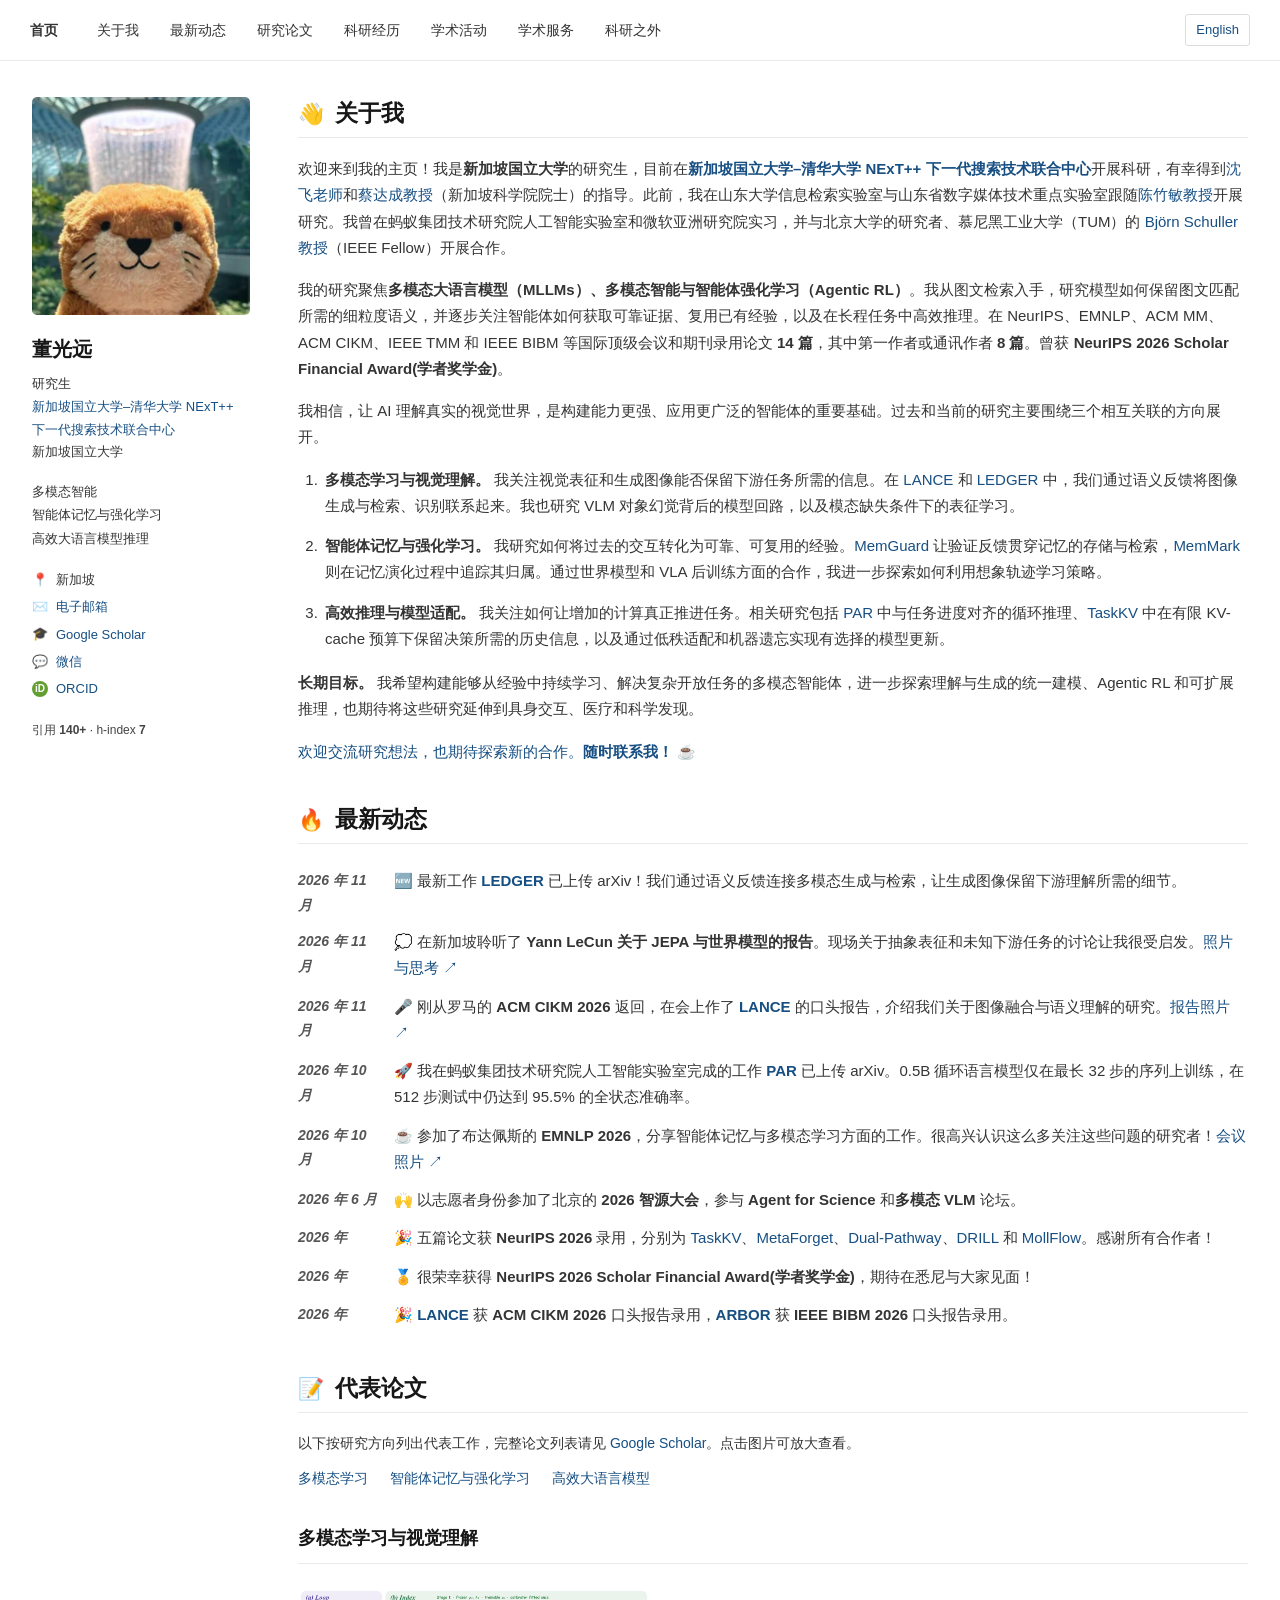
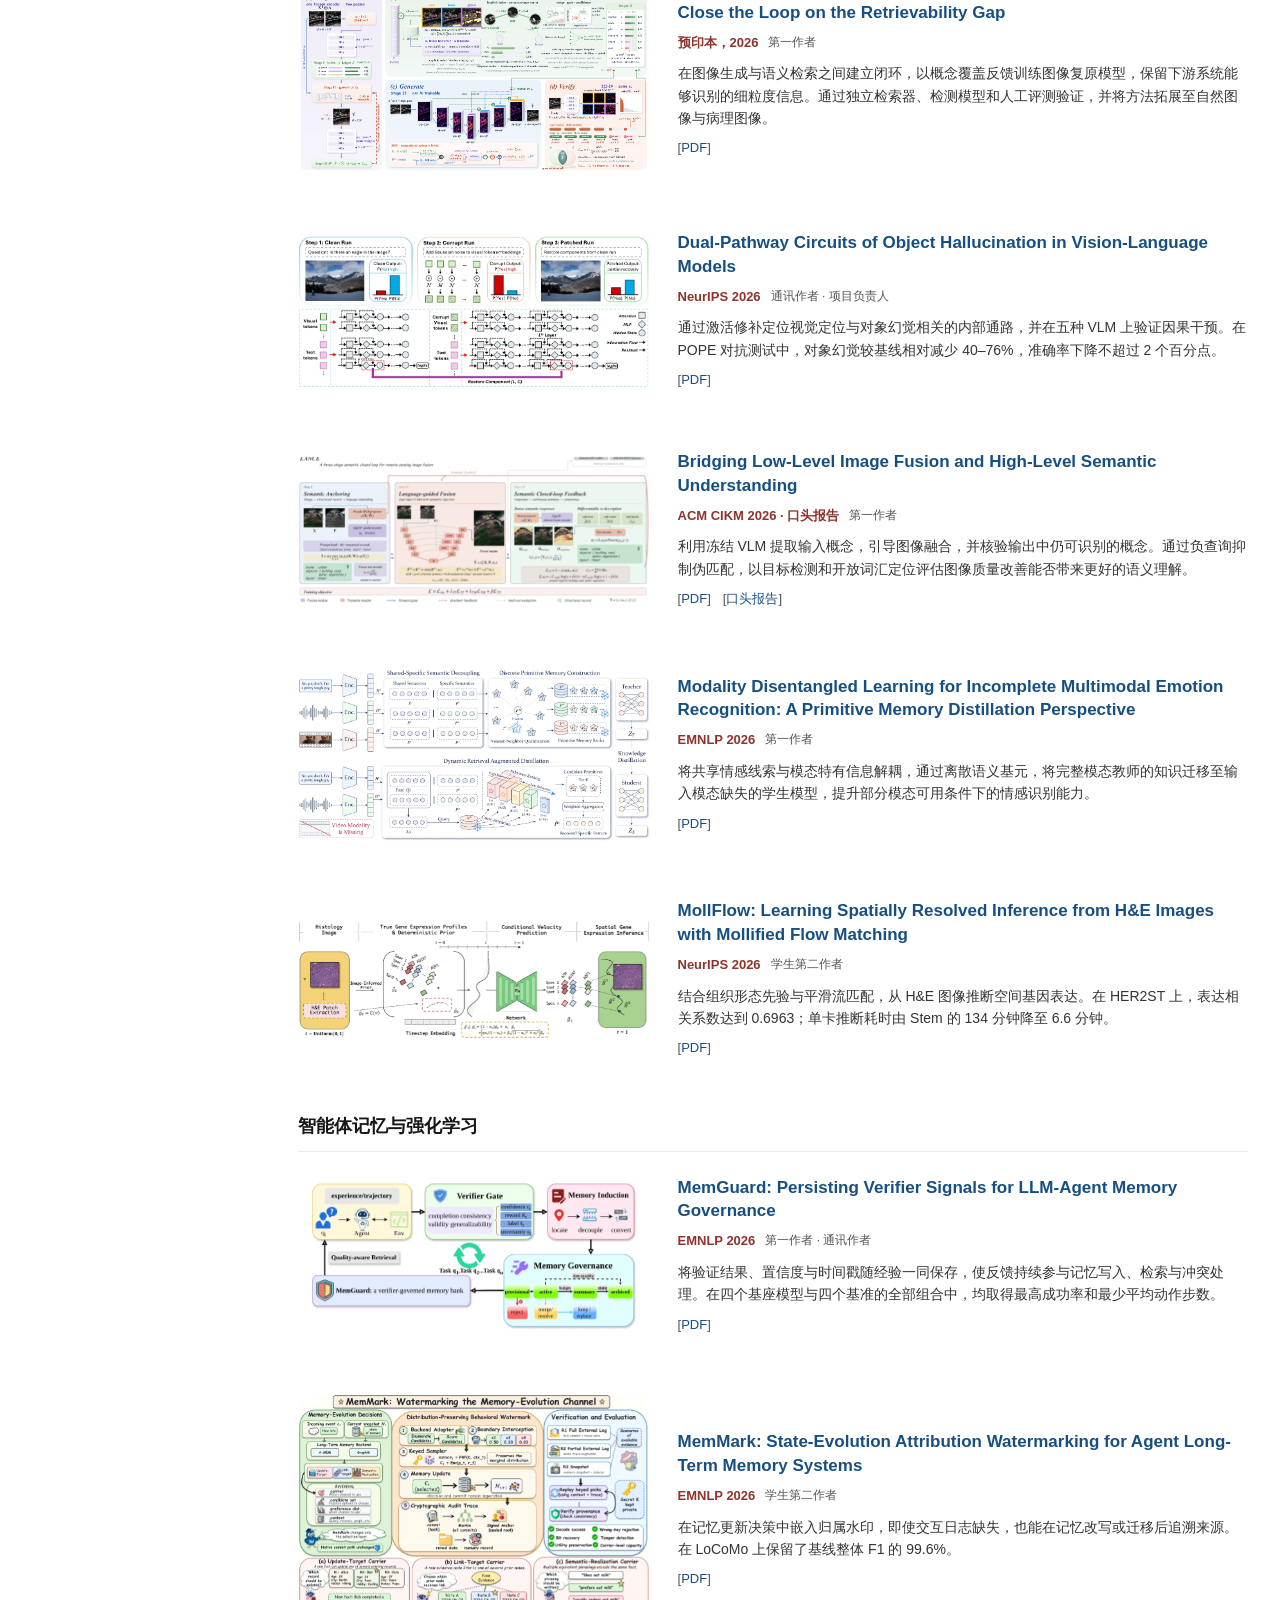
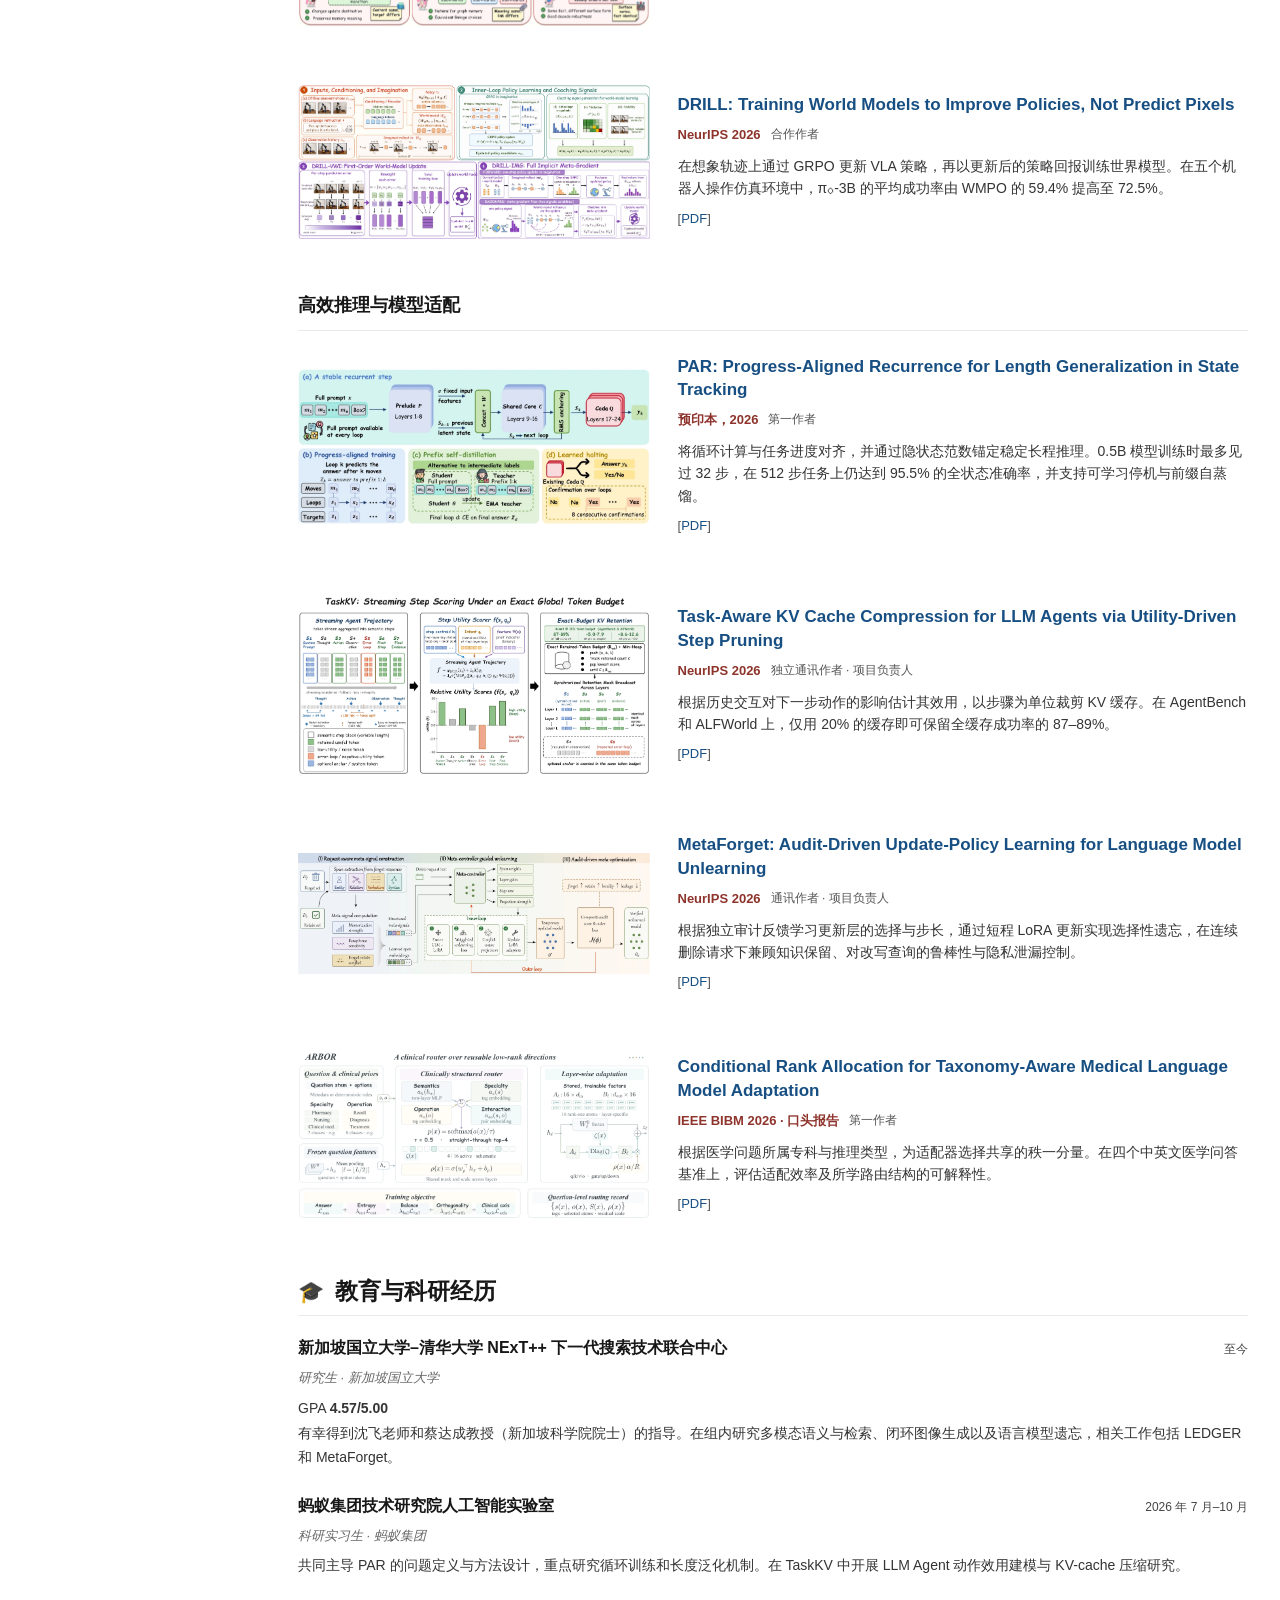
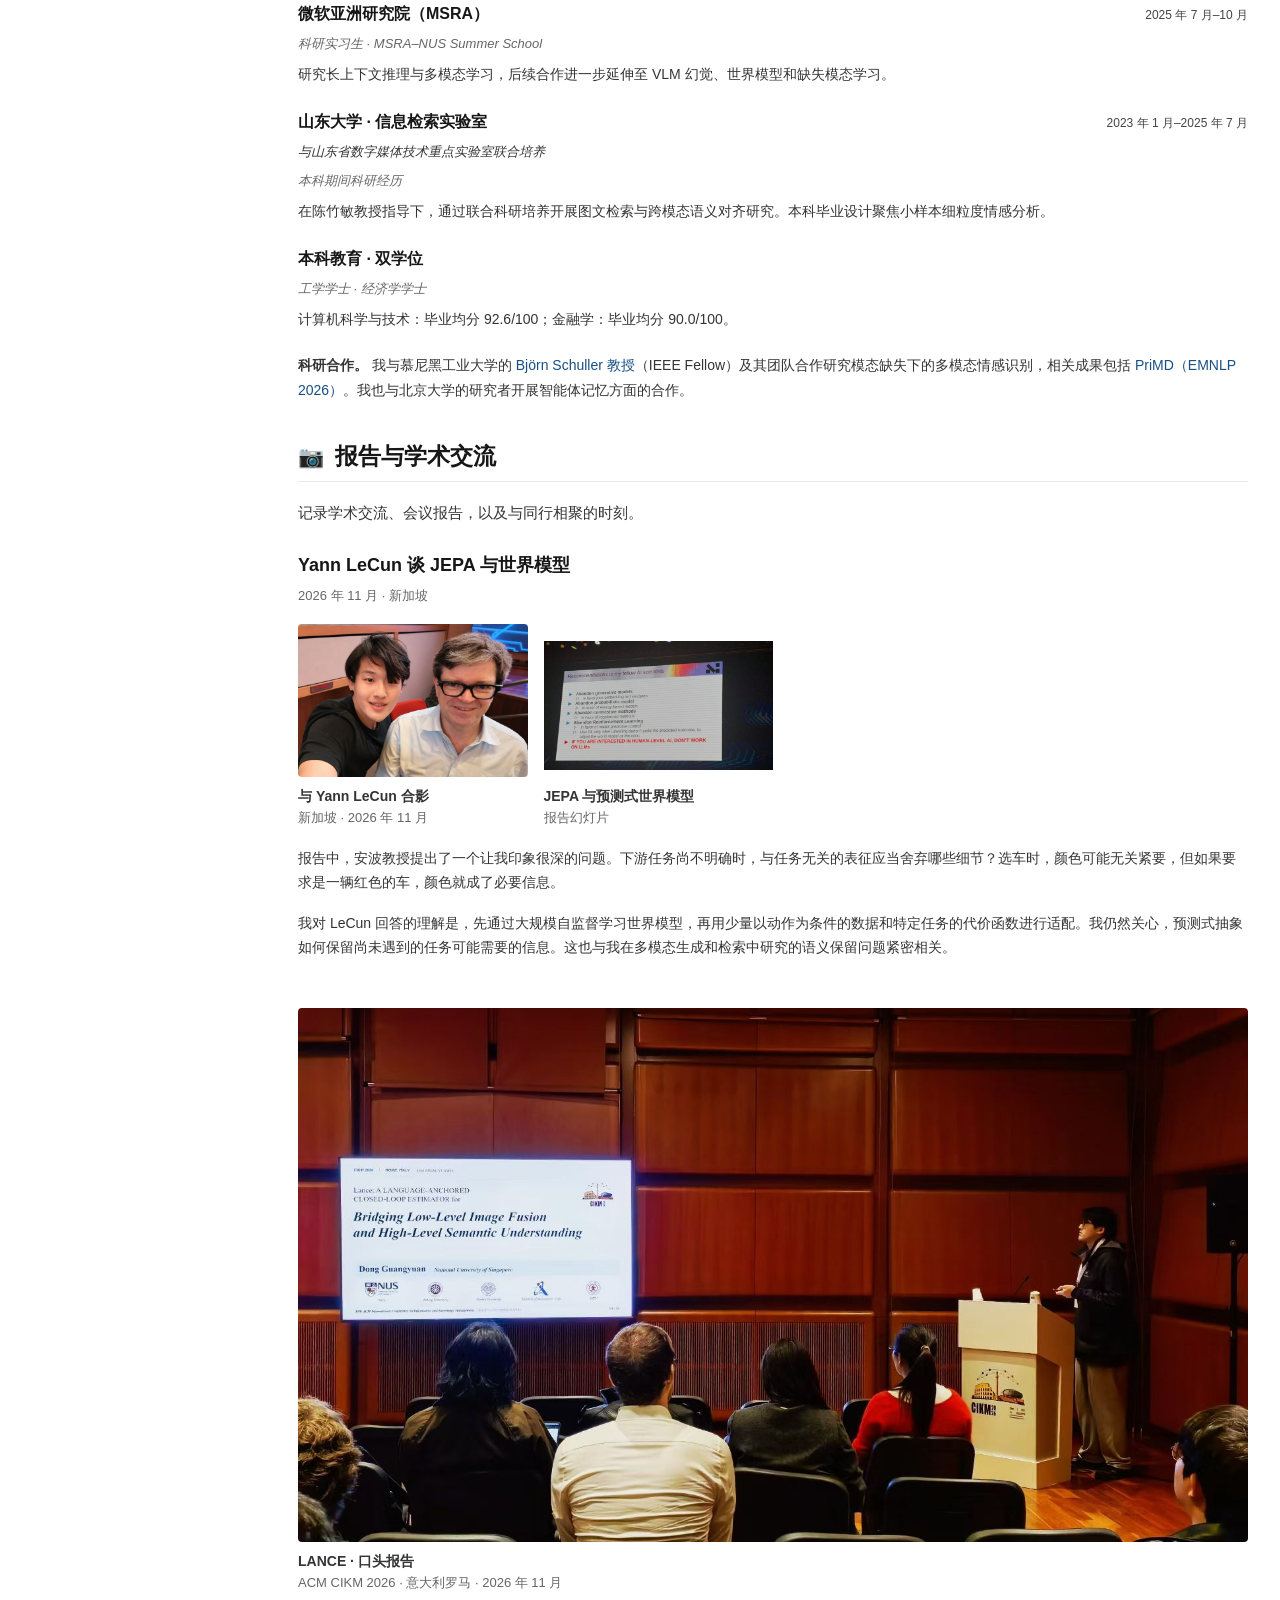
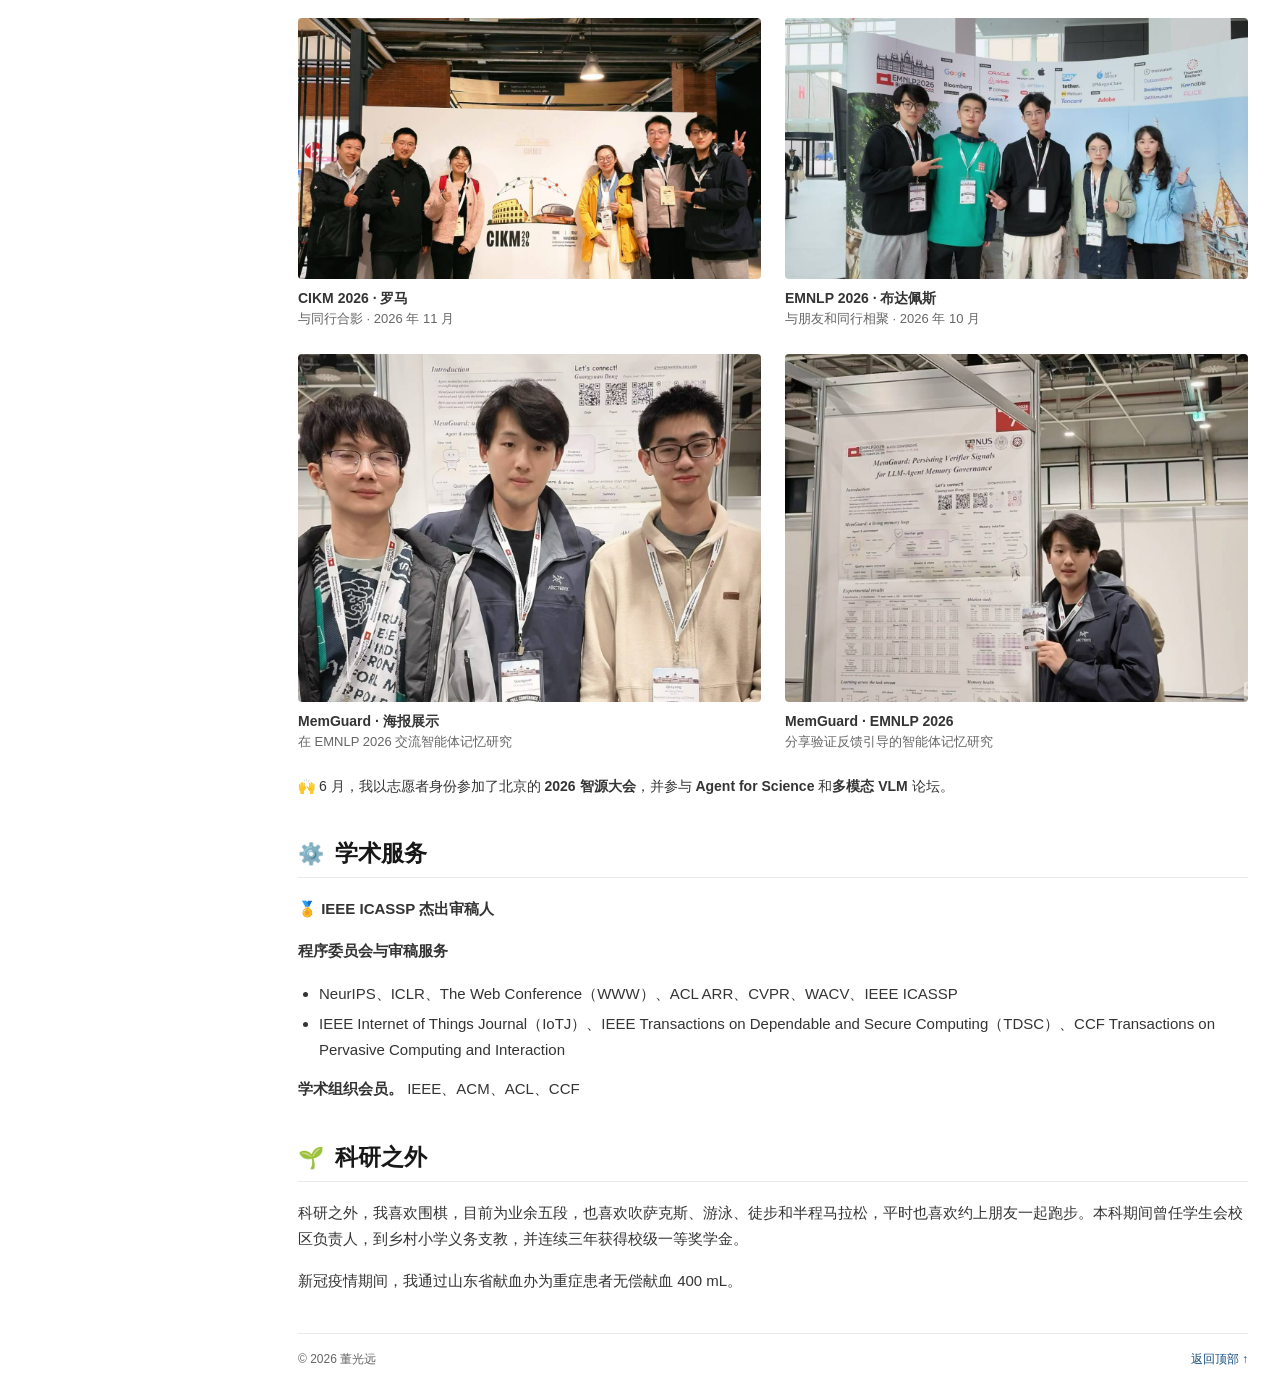
==== commit 72f8e910: "Clarify NeurIPS award name on Chinese homepage" ====
--- a/zh.html
+++ b/zh.html
@@ -47,7 +47,7 @@
 <section id="about">
 <h2><span aria-hidden="true">👋</span> 关于我</h2>
 <p>欢迎来到我的主页！我是<strong>新加坡国立大学</strong>的研究生，目前在<a href="https://www.nextcenter.org/"><strong>新加坡国立大学–清华大学 NExT++ 下一代搜索技术联合中心</strong></a>开展科研，有幸得到<a href="https://muzishen.github.io/">沈飞老师</a>和<a href="https://www.chuatatseng.com/">蔡达成教授</a>（新加坡科学院院士）的指导。此前，我在山东大学信息检索实验室与山东省数字媒体技术重点实验室跟随<a href="https://gail.sdu.edu.cn/~zhuminchen/~zhuminchen_en.htm">陈竹敏教授</a>开展研究。我曾在蚂蚁集团技术研究院人工智能实验室和微软亚洲研究院实习，并与北京大学的研究者、慕尼黑工业大学（TUM）的 <a href="https://www.professoren.tum.de/en/schuller-bjoern">Björn Schuller 教授</a>（IEEE Fellow）开展合作。</p>
-<p>我的研究聚焦<strong>多模态大语言模型（MLLMs）、多模态智能与智能体强化学习（Agentic RL）</strong>。我从图文检索入手，研究模型如何保留图文匹配所需的细粒度语义，并逐步关注智能体如何获取可靠证据、复用已有经验，以及在长程任务中高效推理。在 NeurIPS、EMNLP、ACM MM、ACM CIKM、IEEE TMM 和 IEEE BIBM 等国际顶级会议和期刊录用论文 <strong>14 篇</strong>，其中第一作者或通讯作者 <strong>8 篇</strong>。曾获 <strong>NeurIPS 2026 Scholar Financial Award</strong>。</p>
+<p>我的研究聚焦<strong>多模态大语言模型（MLLMs）、多模态智能与智能体强化学习（Agentic RL）</strong>。我从图文检索入手，研究模型如何保留图文匹配所需的细粒度语义，并逐步关注智能体如何获取可靠证据、复用已有经验，以及在长程任务中高效推理。在 NeurIPS、EMNLP、ACM MM、ACM CIKM、IEEE TMM 和 IEEE BIBM 等国际顶级会议和期刊录用论文 <strong>14 篇</strong>，其中第一作者或通讯作者 <strong>8 篇</strong>。曾获 <strong>NeurIPS 2026 Scholar Financial Award(学者奖学金)</strong>。</p>
 <p>我相信，让 AI 理解真实的视觉世界，是构建能力更强、应用更广泛的智能体的重要基础。过去和当前的研究主要围绕三个相互关联的方向展开。</p>
 <ol class="research" id="research">
   <li><strong>多模态学习与视觉理解。</strong> 我关注视觉表征和生成图像能否保留下游任务所需的信息。在 <a href="#paper-lance">LANCE</a> 和 <a href="#paper-ledger">LEDGER</a> 中，我们通过语义反馈将图像生成与检索、识别联系起来。我也研究 VLM 对象幻觉背后的模型回路，以及模态缺失条件下的表征学习。</li>
@@ -67,7 +67,7 @@
   <li><time datetime="2026-10">2026 年 10 月</time><span>☕ 参加了布达佩斯的 <strong>EMNLP 2026</strong>，分享智能体记忆与多模态学习方面的工作。很高兴认识这么多关注这些问题的研究者！<a href="#activities">会议照片 ↗</a></span></li>
   <li><time datetime="2026-06">2026 年 6 月</time><span>🙌 以志愿者身份参加了北京的 <strong>2026 智源大会</strong>，参与 <strong>Agent for Science</strong> 和<strong>多模态 VLM</strong> 论坛。</span></li>
   <li><time datetime="2026">2026 年</time><span>🎉 五篇论文获 <strong>NeurIPS 2026</strong> 录用，分别为 <a href="#paper-taskkv">TaskKV</a>、<a href="#paper-metaforget">MetaForget</a>、<a href="#paper-dual-pathway">Dual-Pathway</a>、<a href="#paper-drill">DRILL</a> 和 <a href="#paper-mollflow">MollFlow</a>。感谢所有合作者！</span></li>
-  <li><time datetime="2026">2026 年</time><span>🏅 很荣幸获得 <strong>NeurIPS 2026 Scholar Financial Award</strong>，期待在悉尼与大家见面！</span></li>
+  <li><time datetime="2026">2026 年</time><span>🏅 很荣幸获得 <strong>NeurIPS 2026 Scholar Financial Award(学者奖学金)</strong>，期待在悉尼与大家见面！</span></li>
   <li><time datetime="2026">2026 年</time><span>🎉 <a href="#paper-lance"><strong>LANCE</strong></a> 获 <strong>ACM CIKM 2026</strong> 口头报告录用，<a href="#paper-arbor"><strong>ARBOR</strong></a> 获 <strong>IEEE BIBM 2026</strong> 口头报告录用。</span></li>
 </ul>
 </section>
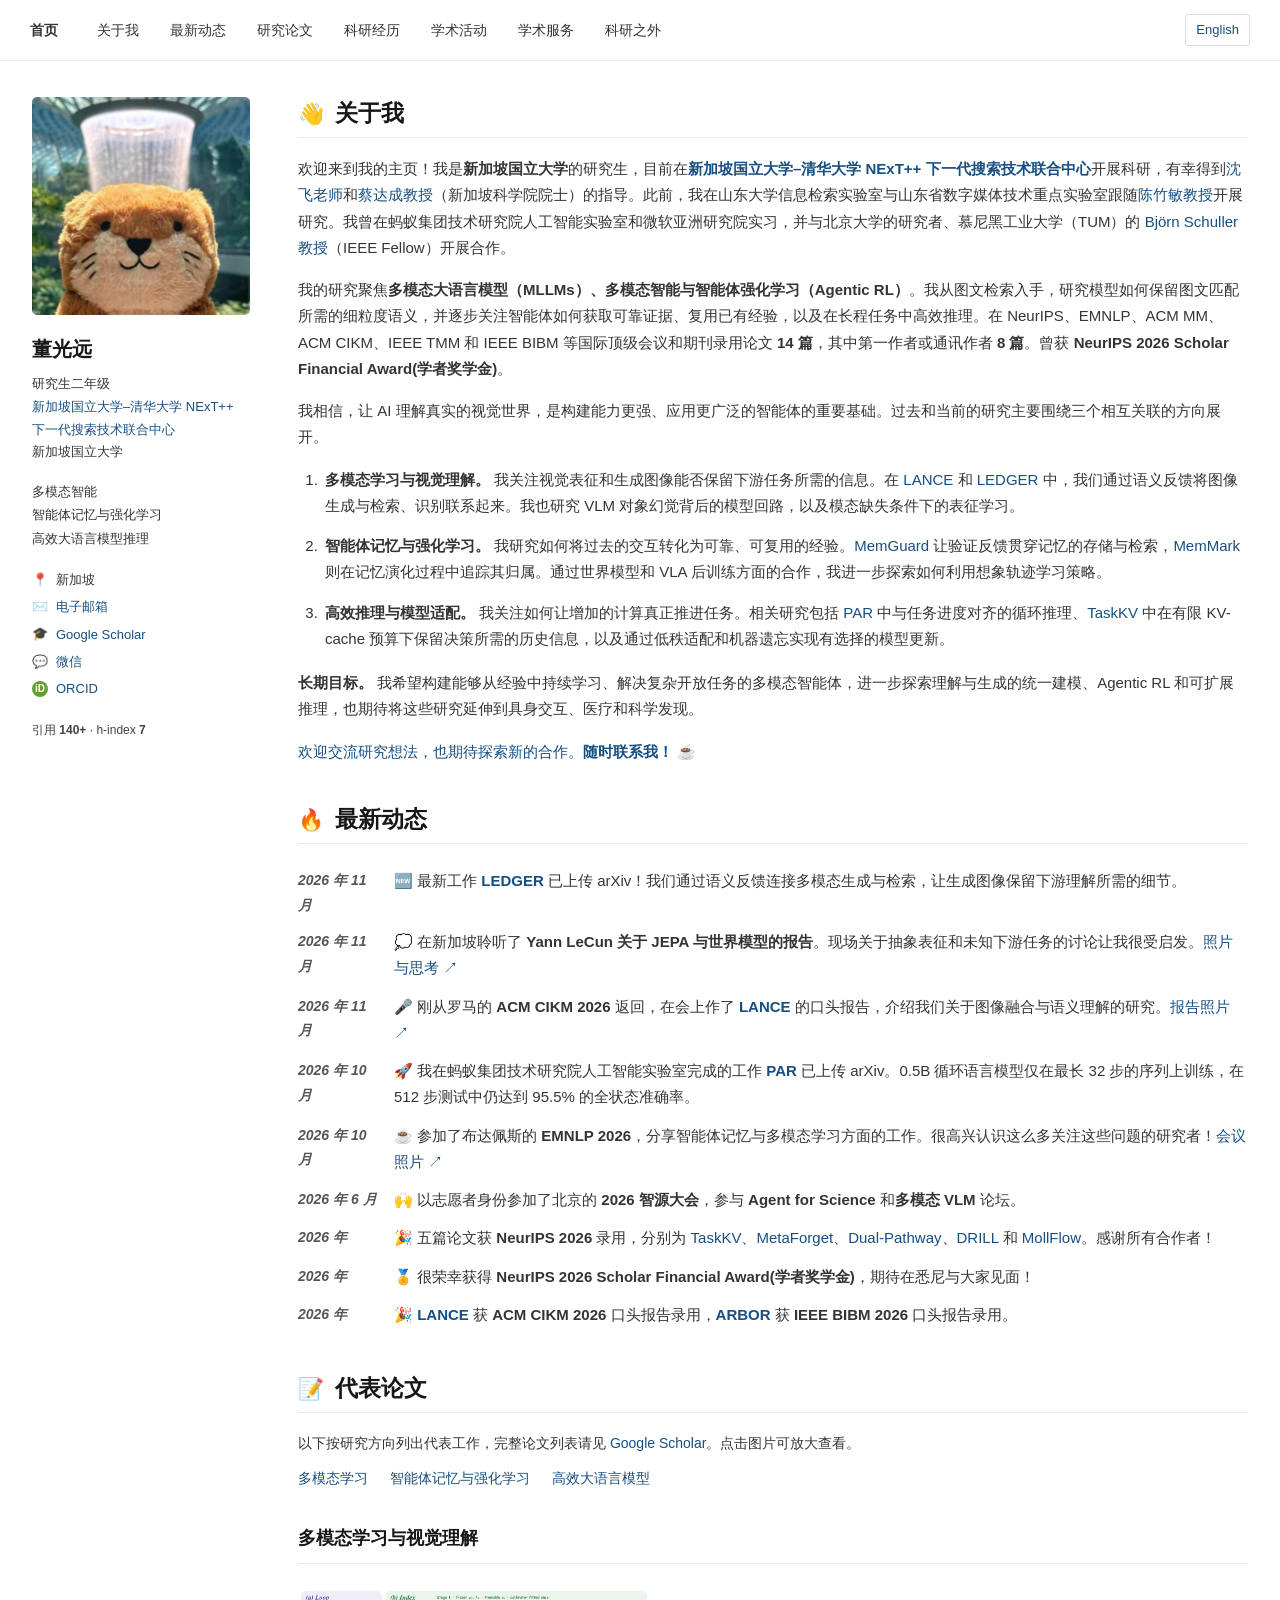
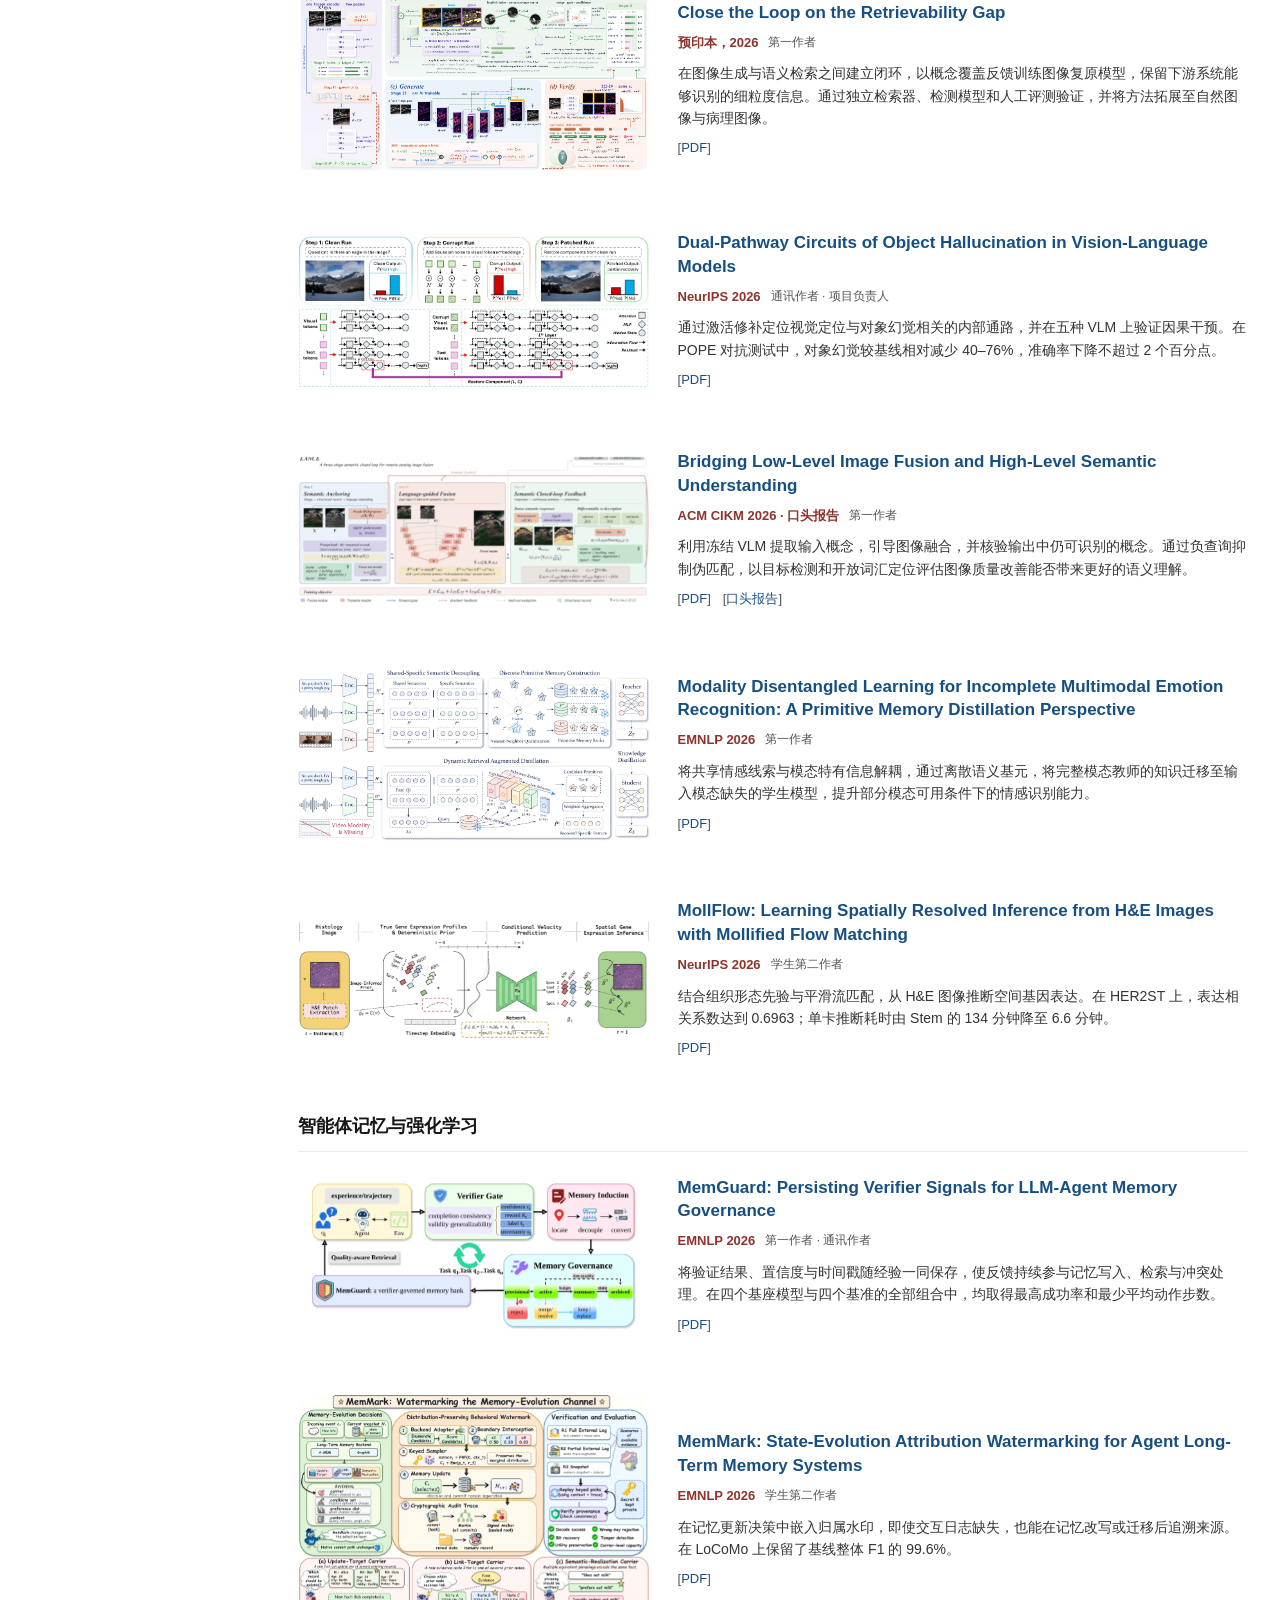
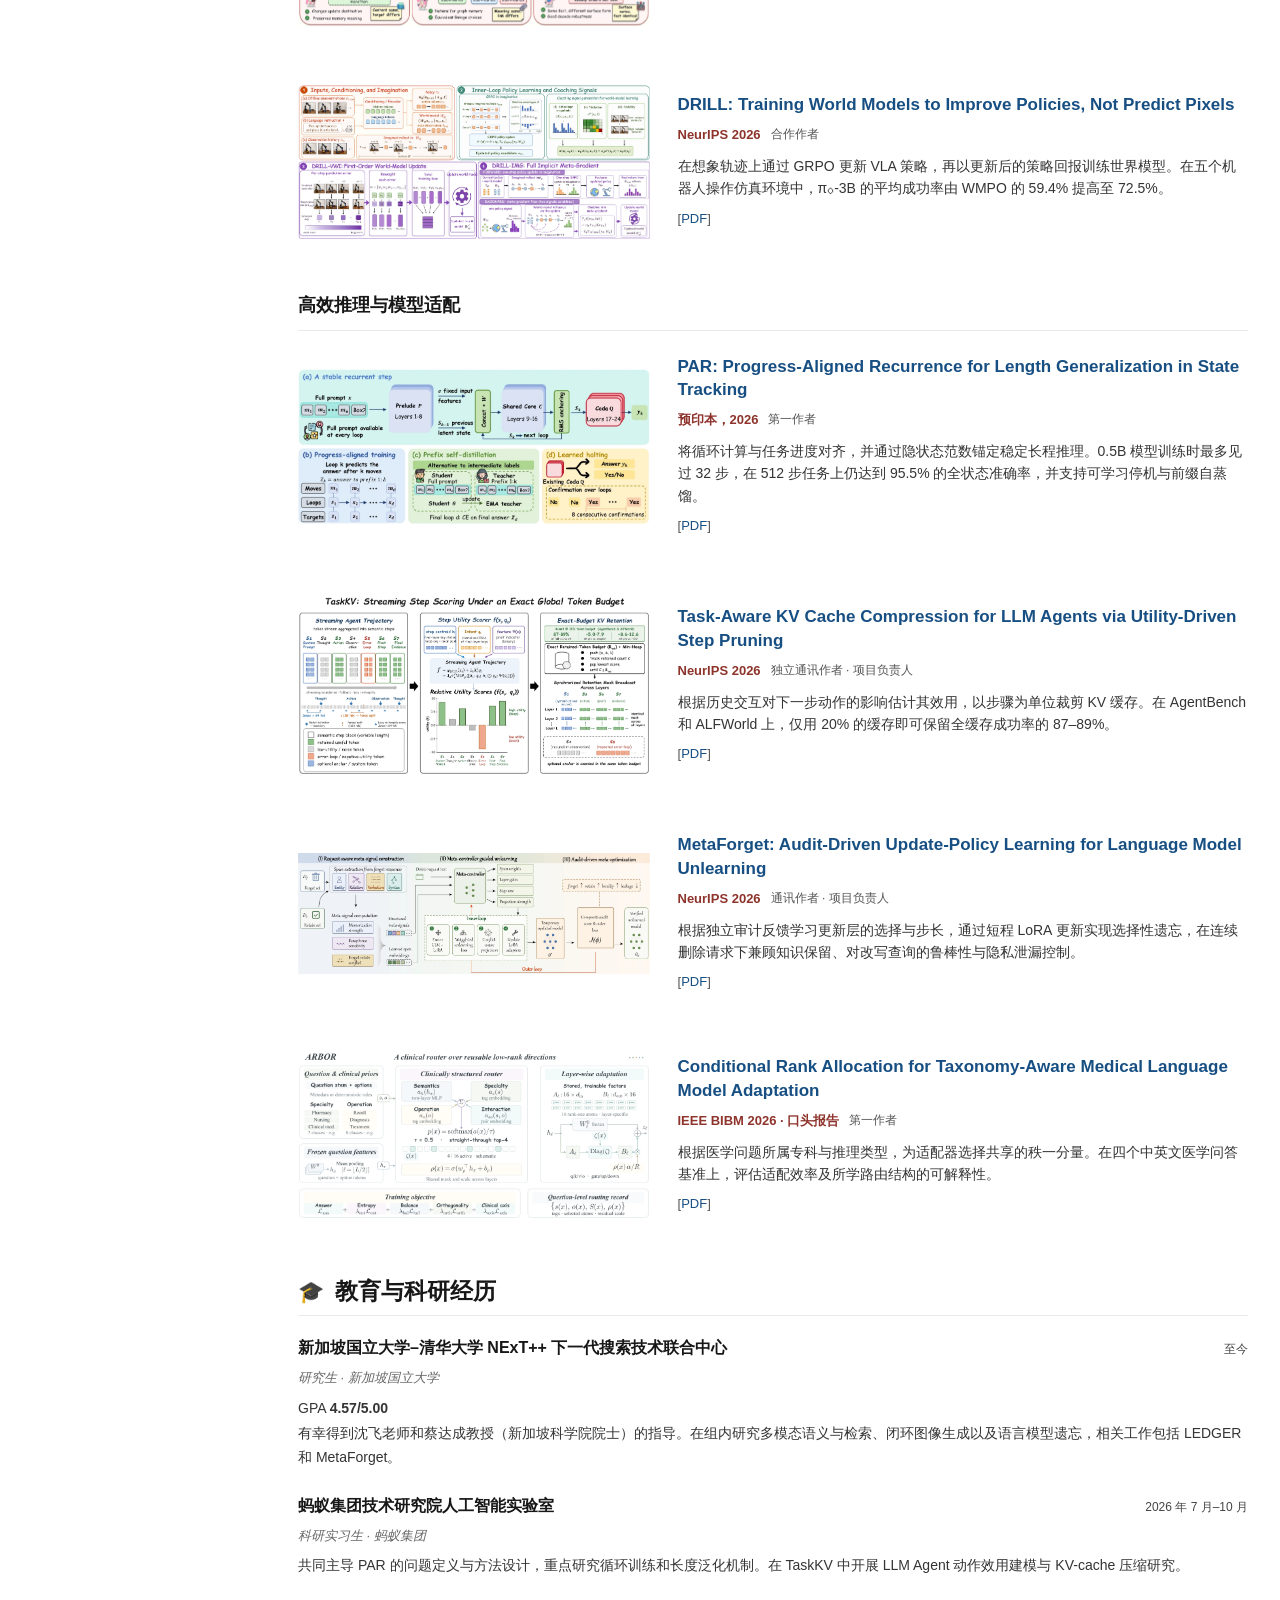
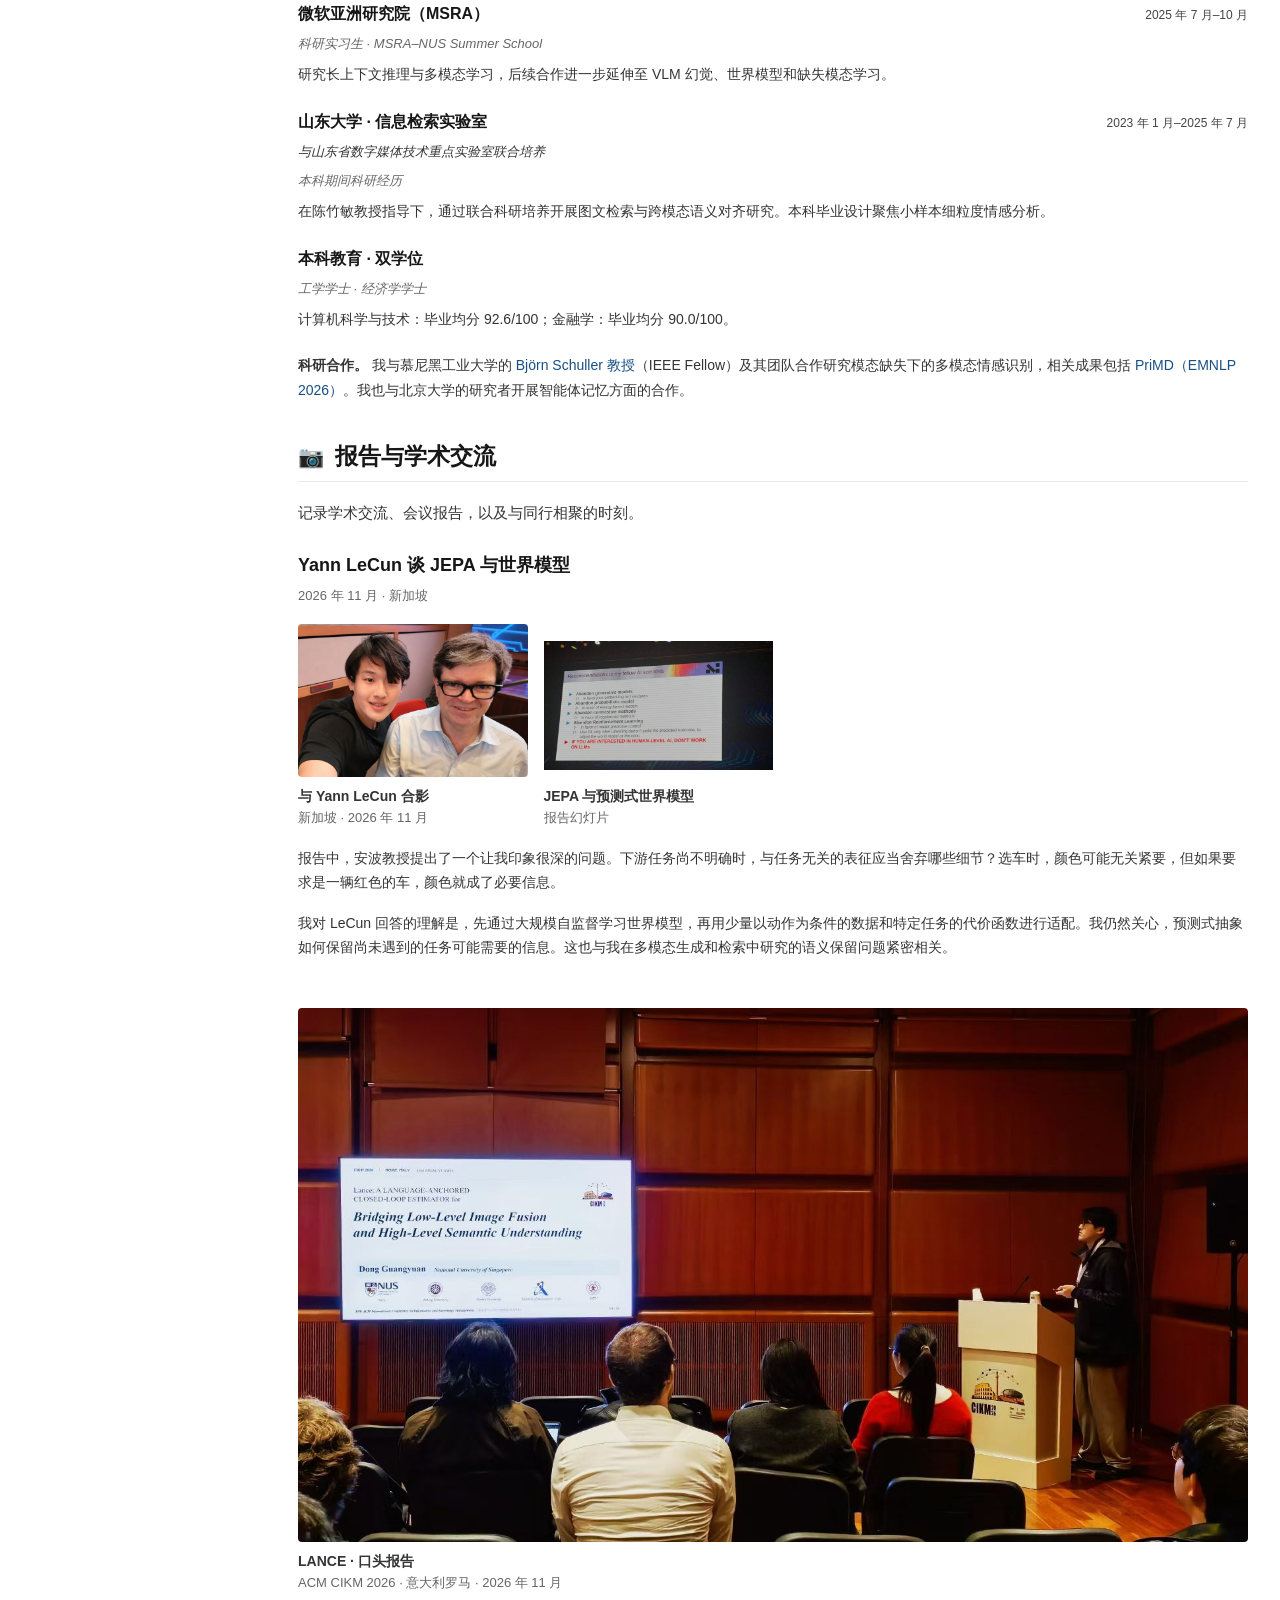
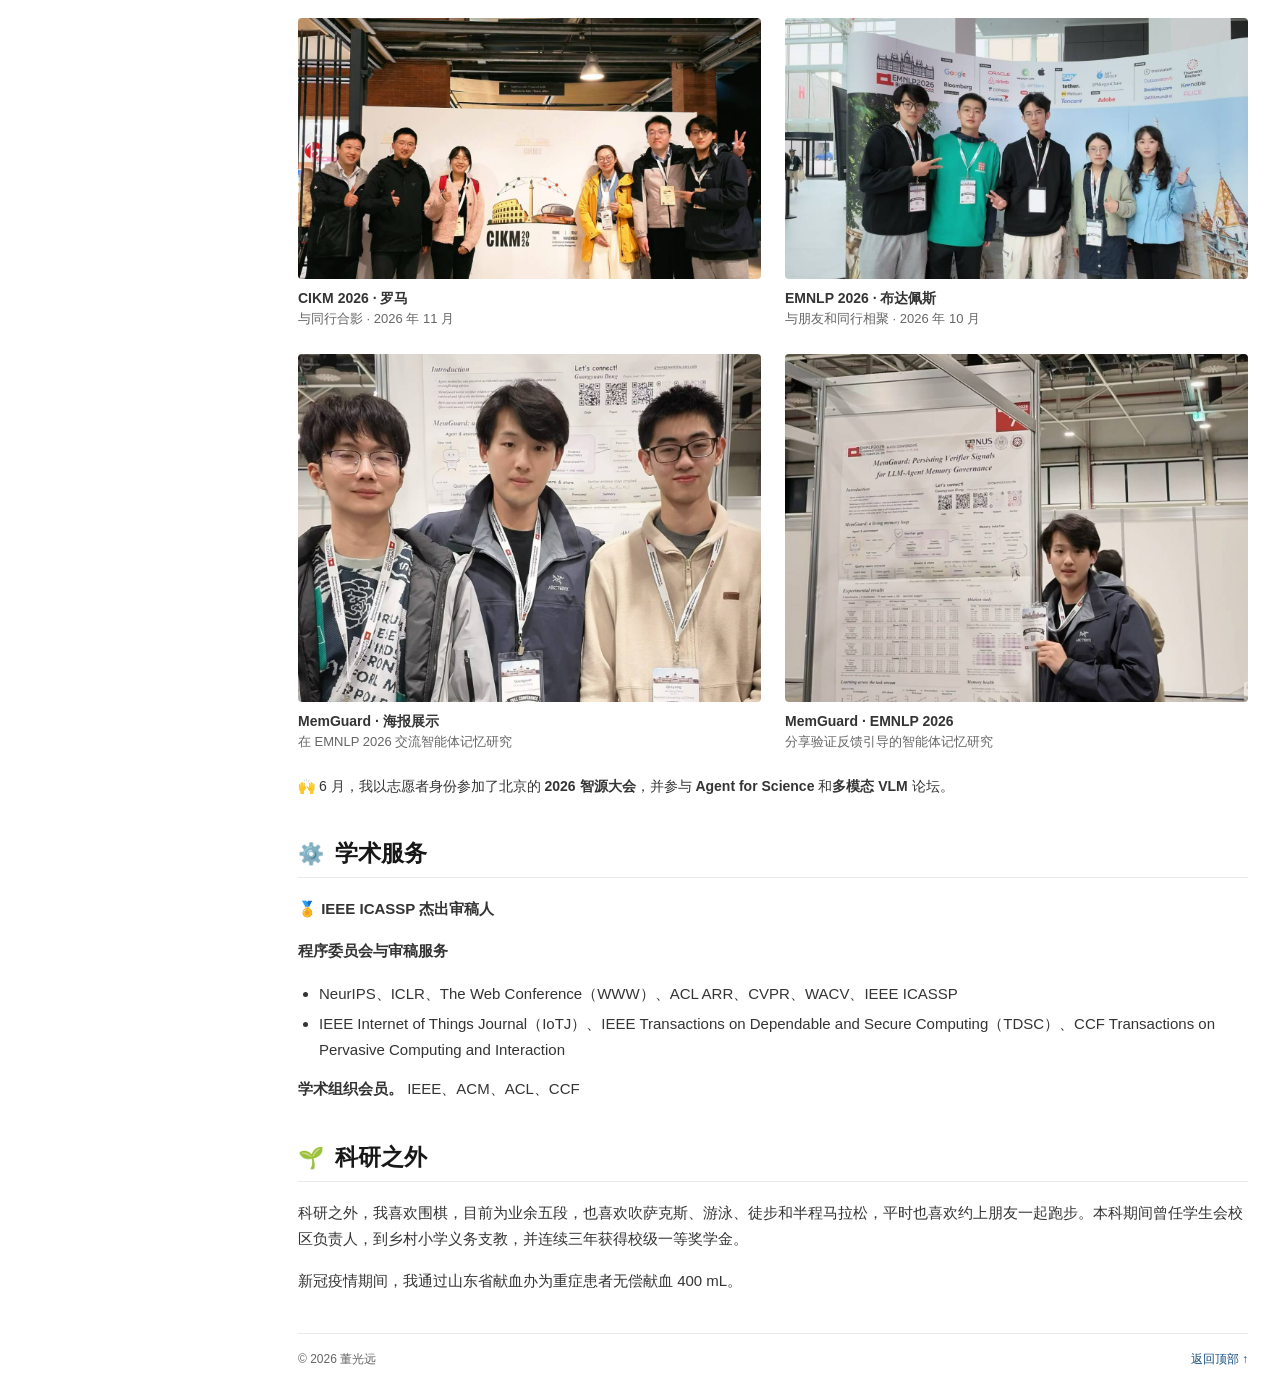
==== commit cbea7909: "Add second-year graduate status to bilingual profile" ====
--- a/zh.html
+++ b/zh.html
@@ -32,7 +32,7 @@
 <aside class="sidebar" aria-label="个人信息">
   <a href="assets/plush-avatar.jpg" class="portrait" aria-label="查看头像"><img src="assets/plush-avatar.jpg" alt="以室内瀑布为背景的毛绒动物头像" width="566" height="566" fetchpriority="high"></a>
   <h1>董光远</h1>
-  <p class="institution">研究生<br><a href="https://www.nextcenter.org/">新加坡国立大学–清华大学 NExT++ 下一代搜索技术联合中心</a><br>新加坡国立大学</p>
+  <p class="institution">研究生二年级<br><a href="https://www.nextcenter.org/">新加坡国立大学–清华大学 NExT++ 下一代搜索技术联合中心</a><br>新加坡国立大学</p>
   <p class="focus">多模态智能<br>智能体记忆与强化学习<br>高效大语言模型推理</p>
   <ul class="contact">
     <li><span aria-hidden="true">📍</span> 新加坡</li>
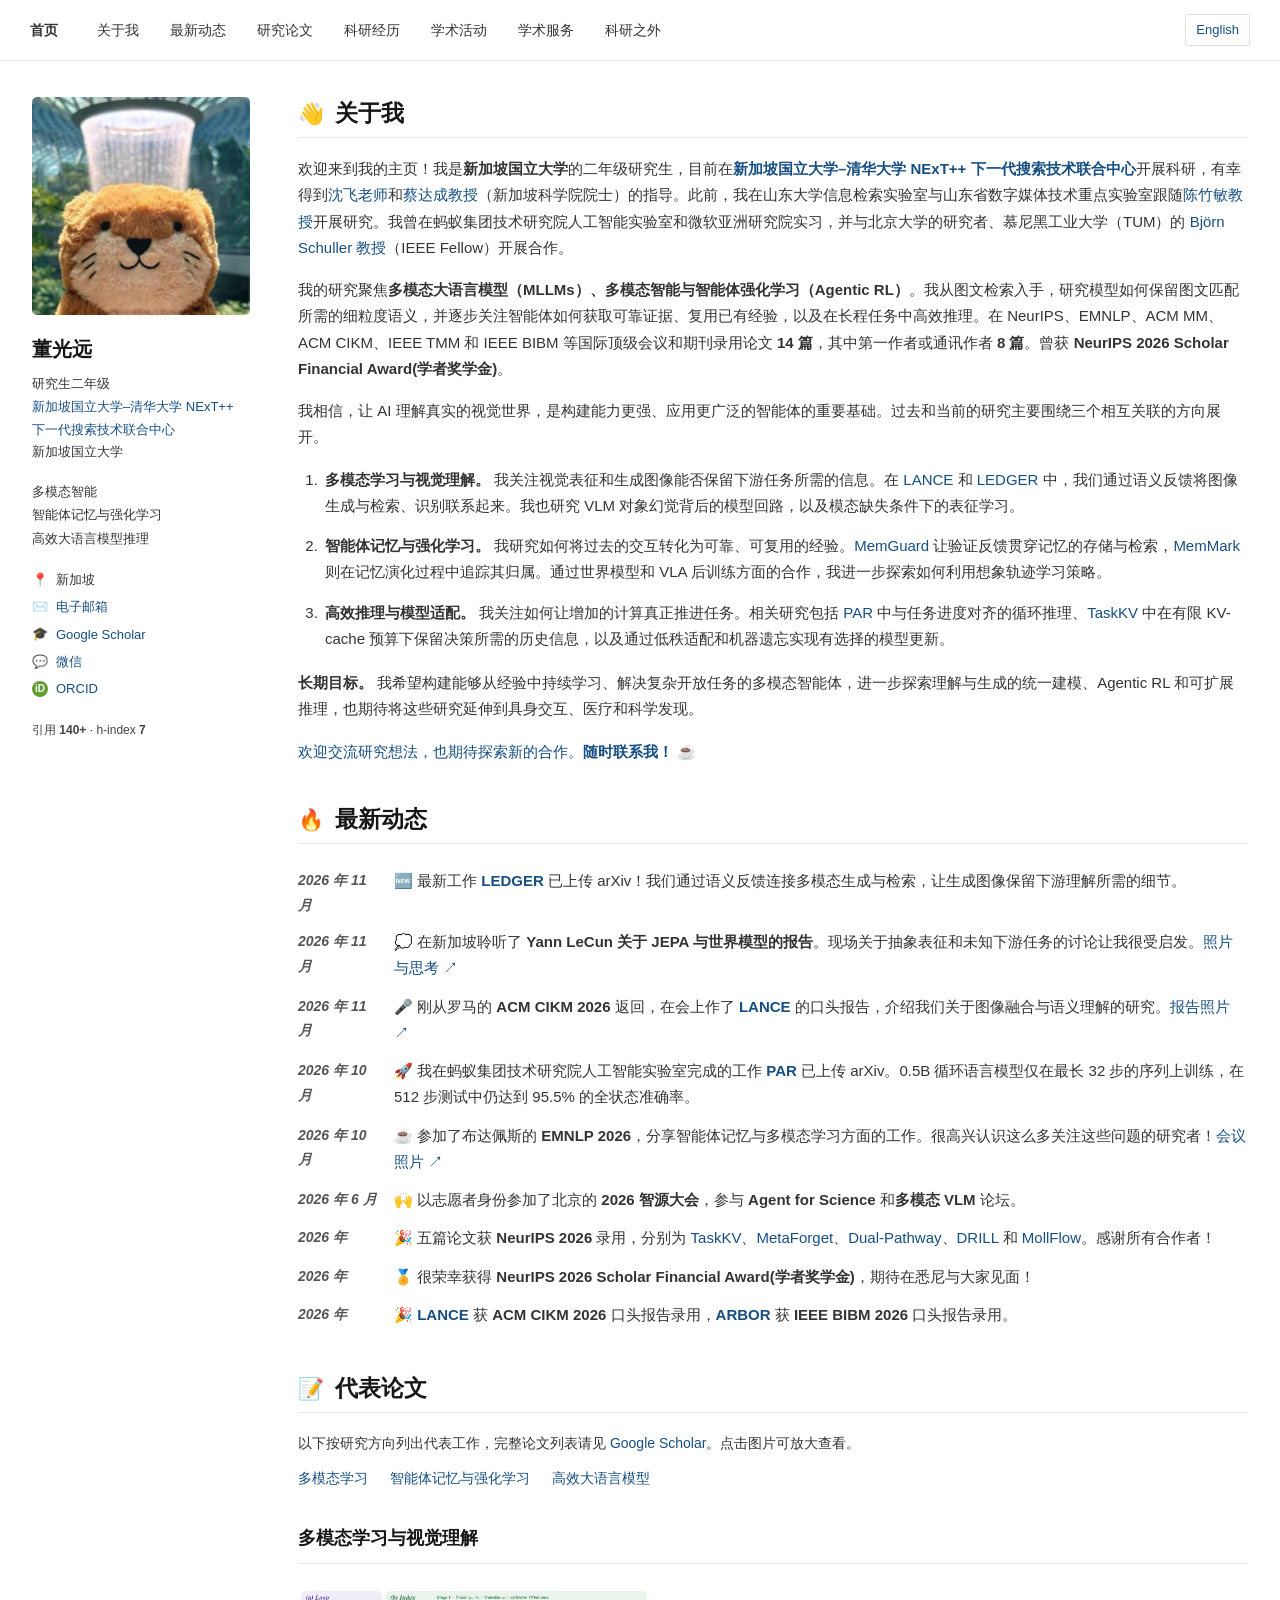
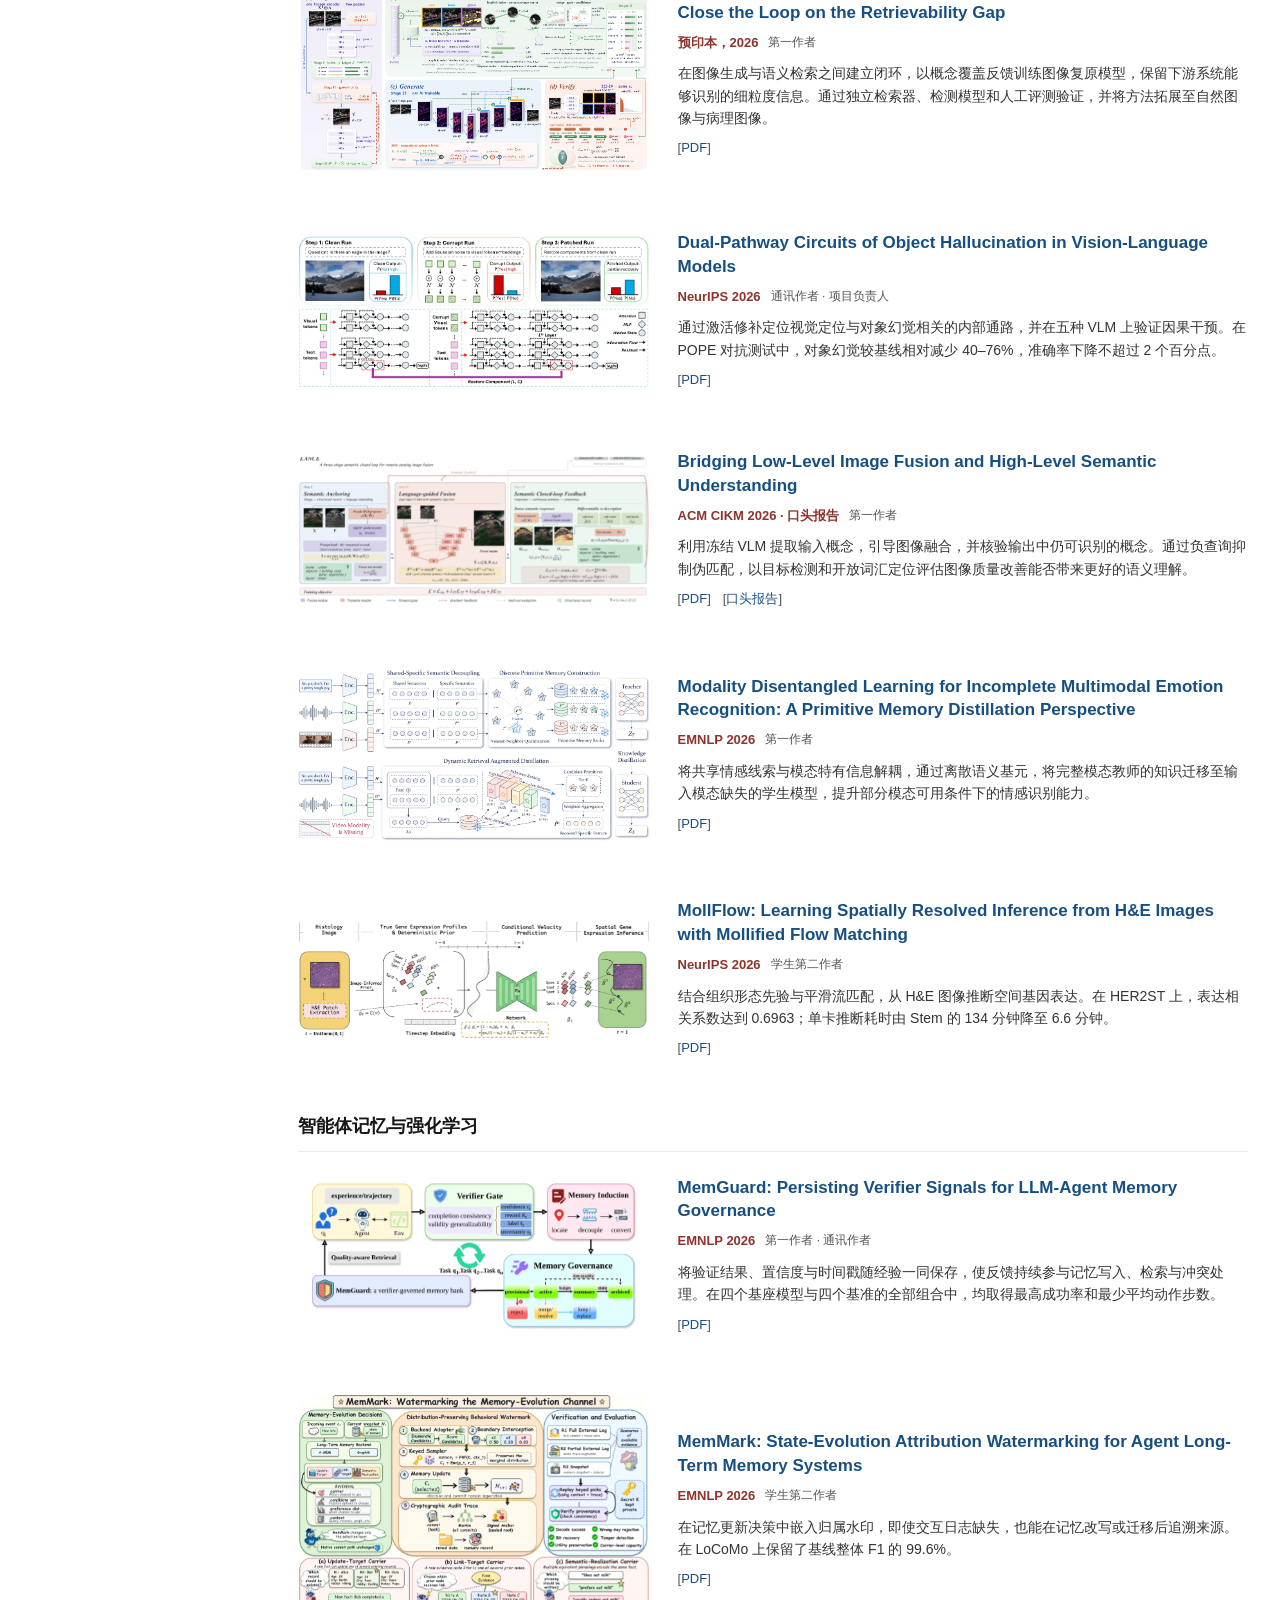
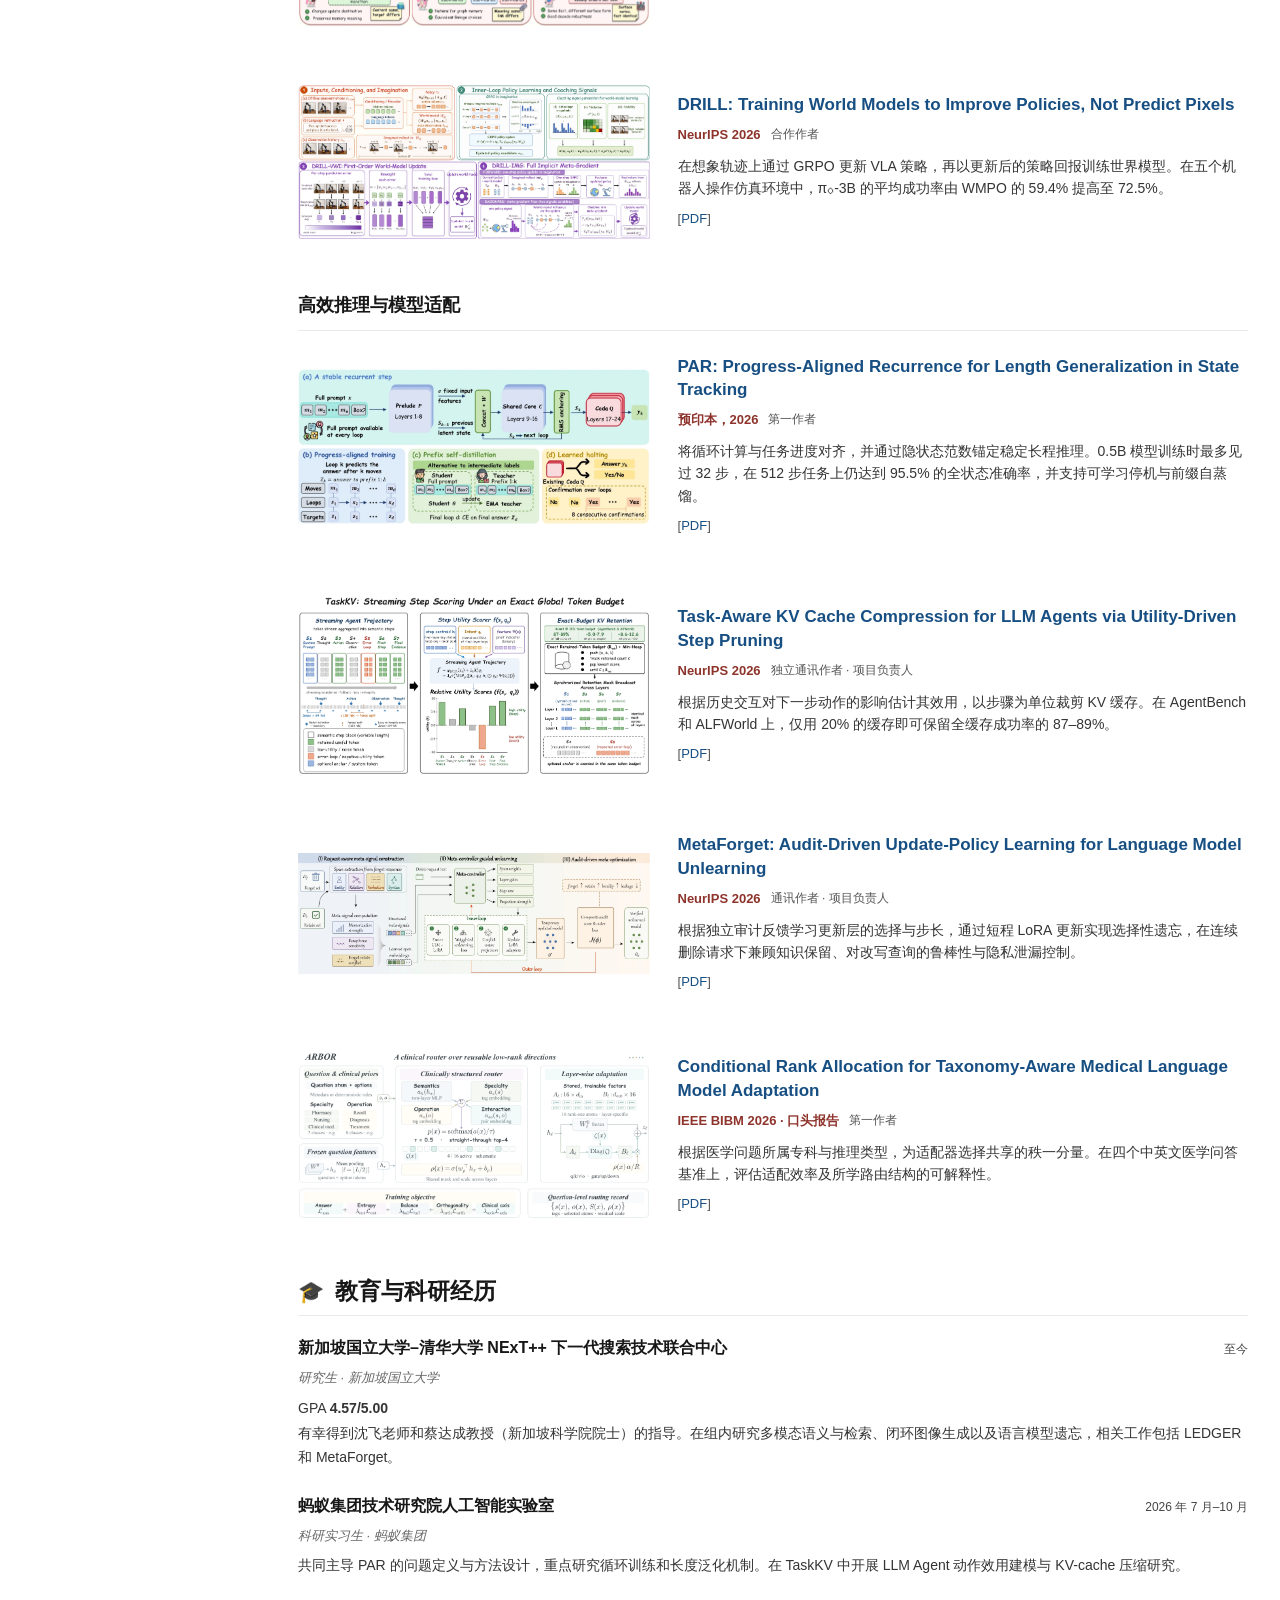
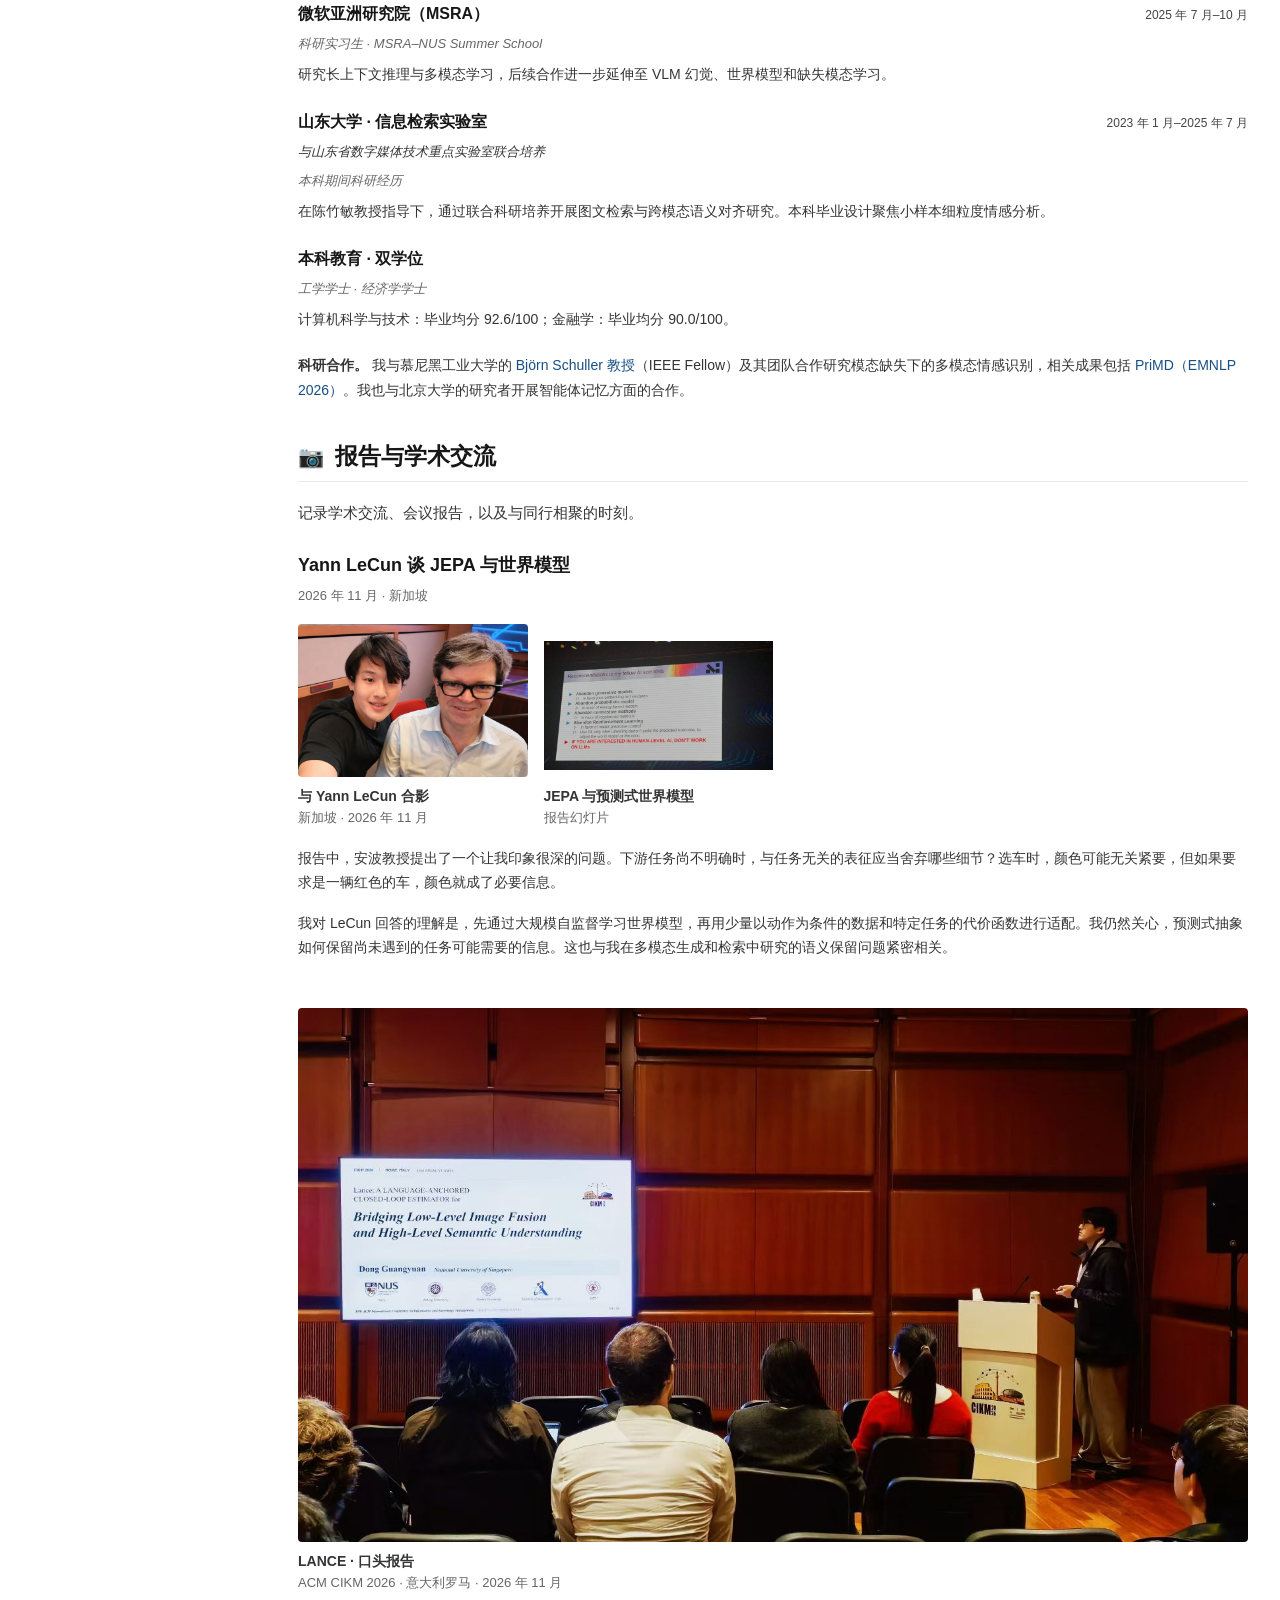
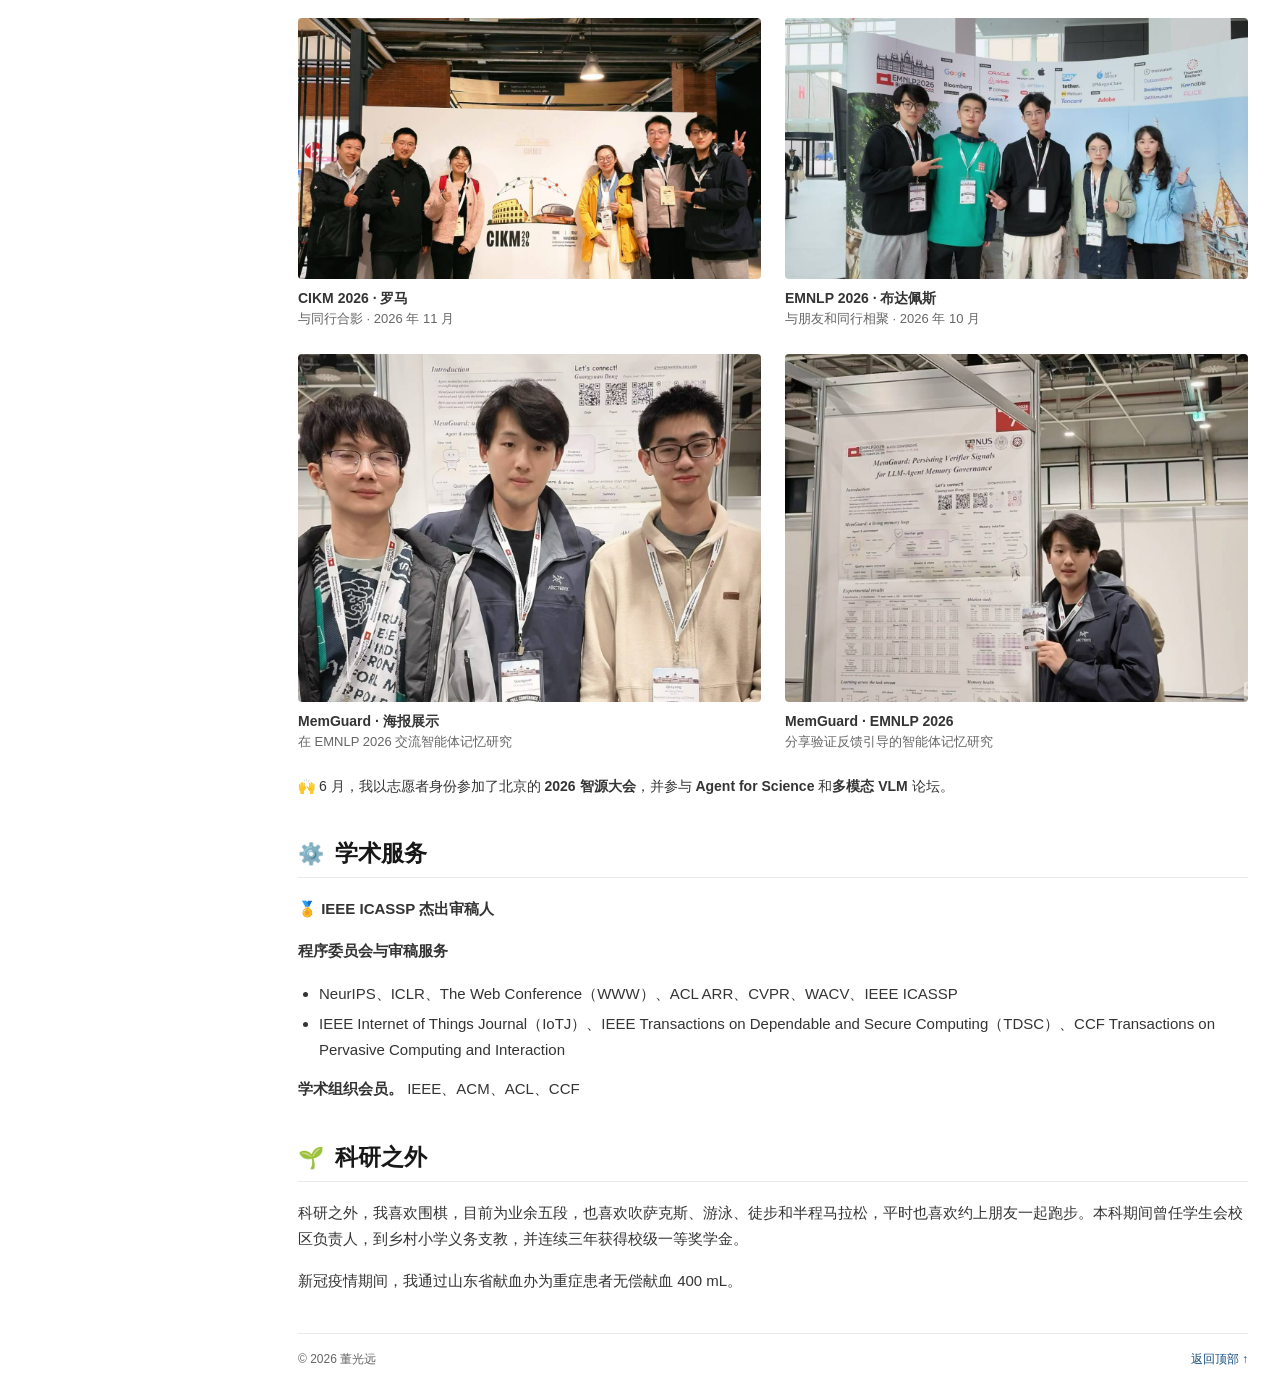
==== commit a17ecbeb: "Keep graduate year consistent in bilingual introductions" ====
--- a/zh.html
+++ b/zh.html
@@ -46,7 +46,7 @@
 <main id="main">
 <section id="about">
 <h2><span aria-hidden="true">👋</span> 关于我</h2>
-<p>欢迎来到我的主页！我是<strong>新加坡国立大学</strong>的研究生，目前在<a href="https://www.nextcenter.org/"><strong>新加坡国立大学–清华大学 NExT++ 下一代搜索技术联合中心</strong></a>开展科研，有幸得到<a href="https://muzishen.github.io/">沈飞老师</a>和<a href="https://www.chuatatseng.com/">蔡达成教授</a>（新加坡科学院院士）的指导。此前，我在山东大学信息检索实验室与山东省数字媒体技术重点实验室跟随<a href="https://gail.sdu.edu.cn/~zhuminchen/~zhuminchen_en.htm">陈竹敏教授</a>开展研究。我曾在蚂蚁集团技术研究院人工智能实验室和微软亚洲研究院实习，并与北京大学的研究者、慕尼黑工业大学（TUM）的 <a href="https://www.professoren.tum.de/en/schuller-bjoern">Björn Schuller 教授</a>（IEEE Fellow）开展合作。</p>
+<p>欢迎来到我的主页！我是<strong>新加坡国立大学</strong>的二年级研究生，目前在<a href="https://www.nextcenter.org/"><strong>新加坡国立大学–清华大学 NExT++ 下一代搜索技术联合中心</strong></a>开展科研，有幸得到<a href="https://muzishen.github.io/">沈飞老师</a>和<a href="https://www.chuatatseng.com/">蔡达成教授</a>（新加坡科学院院士）的指导。此前，我在山东大学信息检索实验室与山东省数字媒体技术重点实验室跟随<a href="https://gail.sdu.edu.cn/~zhuminchen/~zhuminchen_en.htm">陈竹敏教授</a>开展研究。我曾在蚂蚁集团技术研究院人工智能实验室和微软亚洲研究院实习，并与北京大学的研究者、慕尼黑工业大学（TUM）的 <a href="https://www.professoren.tum.de/en/schuller-bjoern">Björn Schuller 教授</a>（IEEE Fellow）开展合作。</p>
 <p>我的研究聚焦<strong>多模态大语言模型（MLLMs）、多模态智能与智能体强化学习（Agentic RL）</strong>。我从图文检索入手，研究模型如何保留图文匹配所需的细粒度语义，并逐步关注智能体如何获取可靠证据、复用已有经验，以及在长程任务中高效推理。在 NeurIPS、EMNLP、ACM MM、ACM CIKM、IEEE TMM 和 IEEE BIBM 等国际顶级会议和期刊录用论文 <strong>14 篇</strong>，其中第一作者或通讯作者 <strong>8 篇</strong>。曾获 <strong>NeurIPS 2026 Scholar Financial Award(学者奖学金)</strong>。</p>
 <p>我相信，让 AI 理解真实的视觉世界，是构建能力更强、应用更广泛的智能体的重要基础。过去和当前的研究主要围绕三个相互关联的方向展开。</p>
 <ol class="research" id="research">
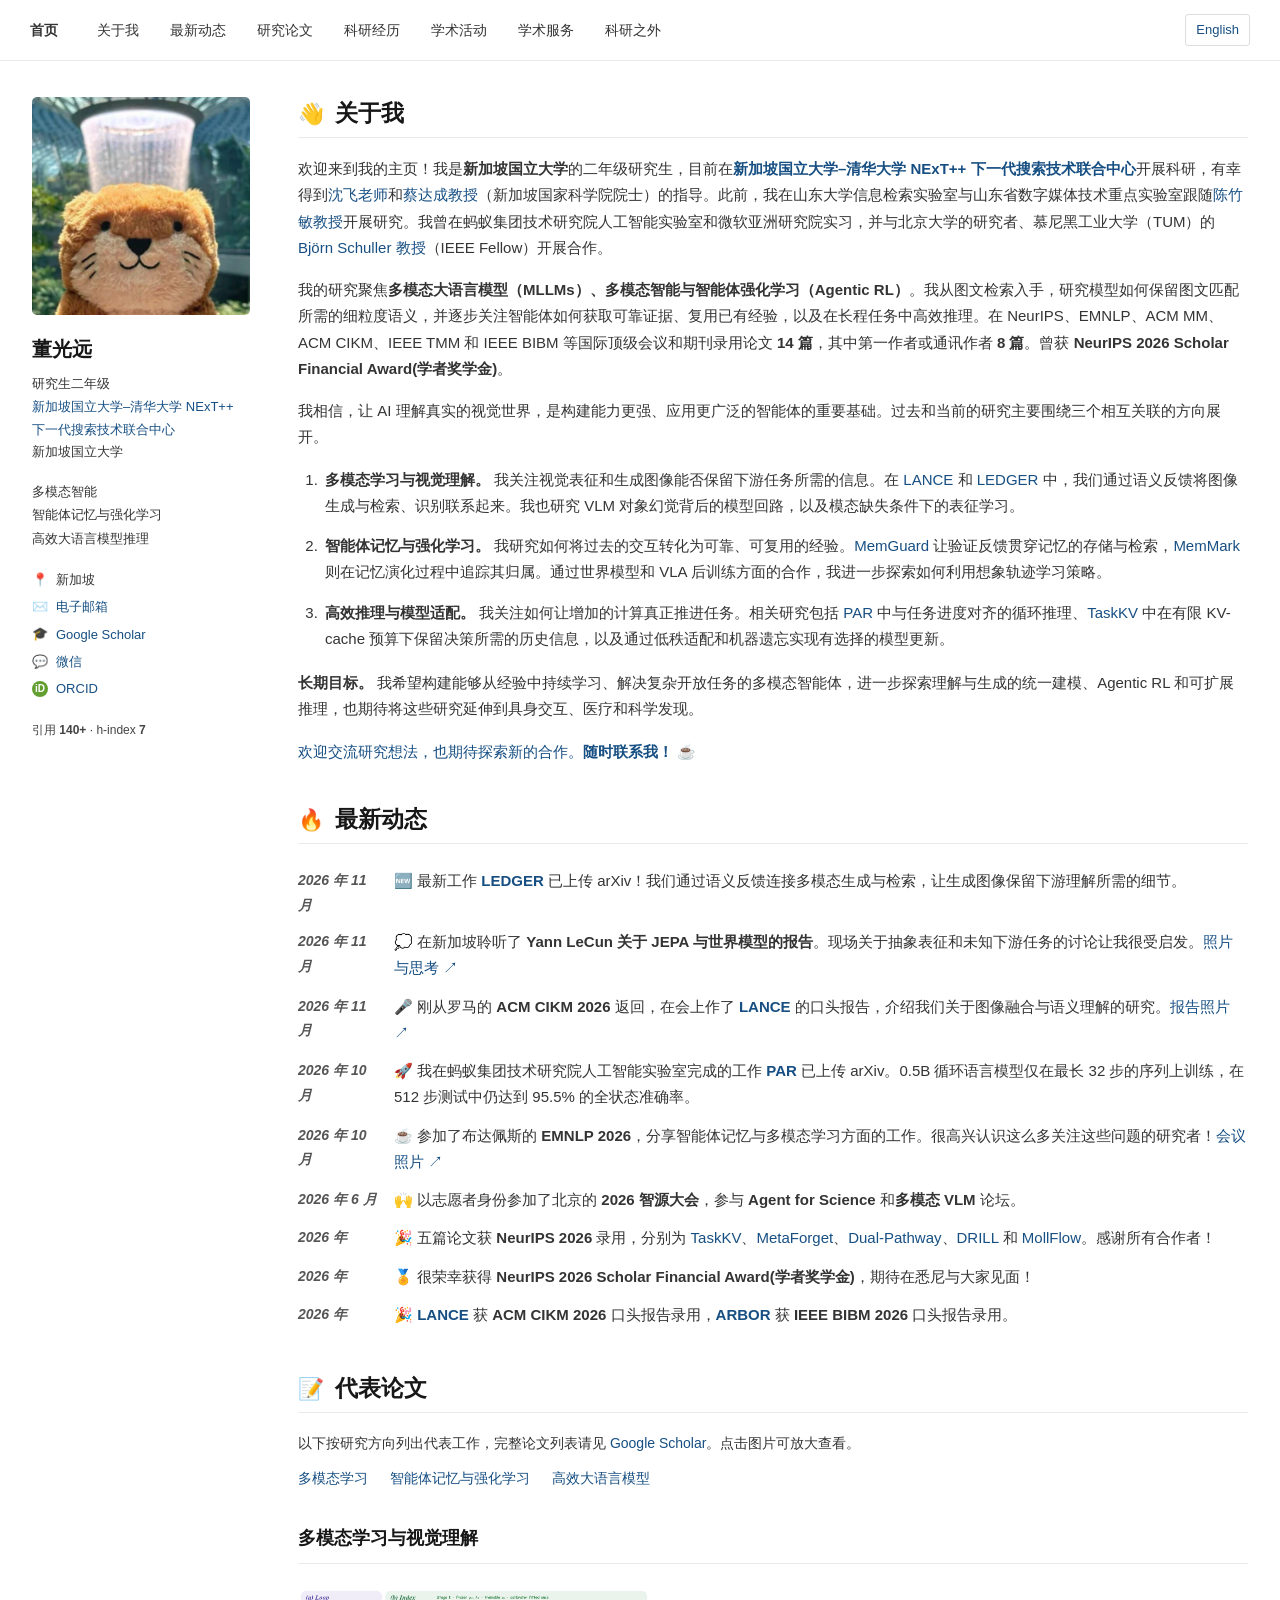
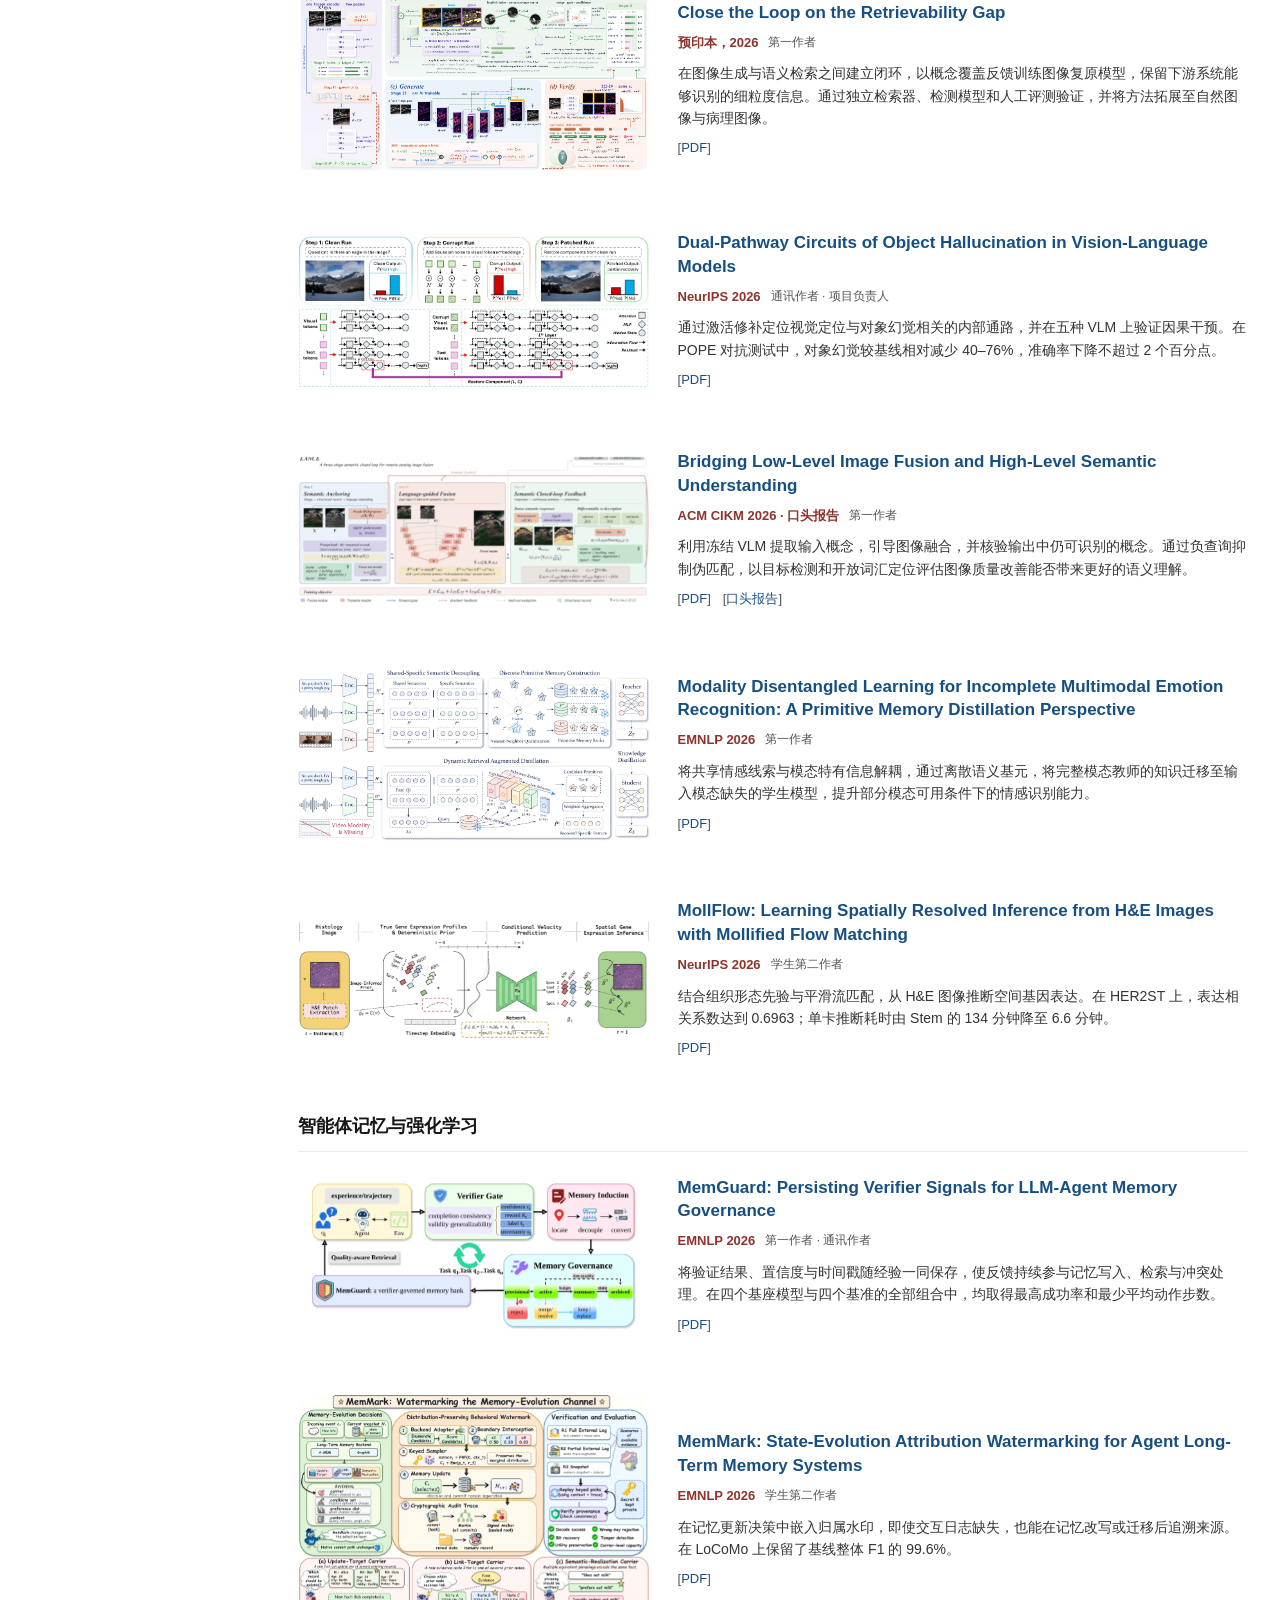
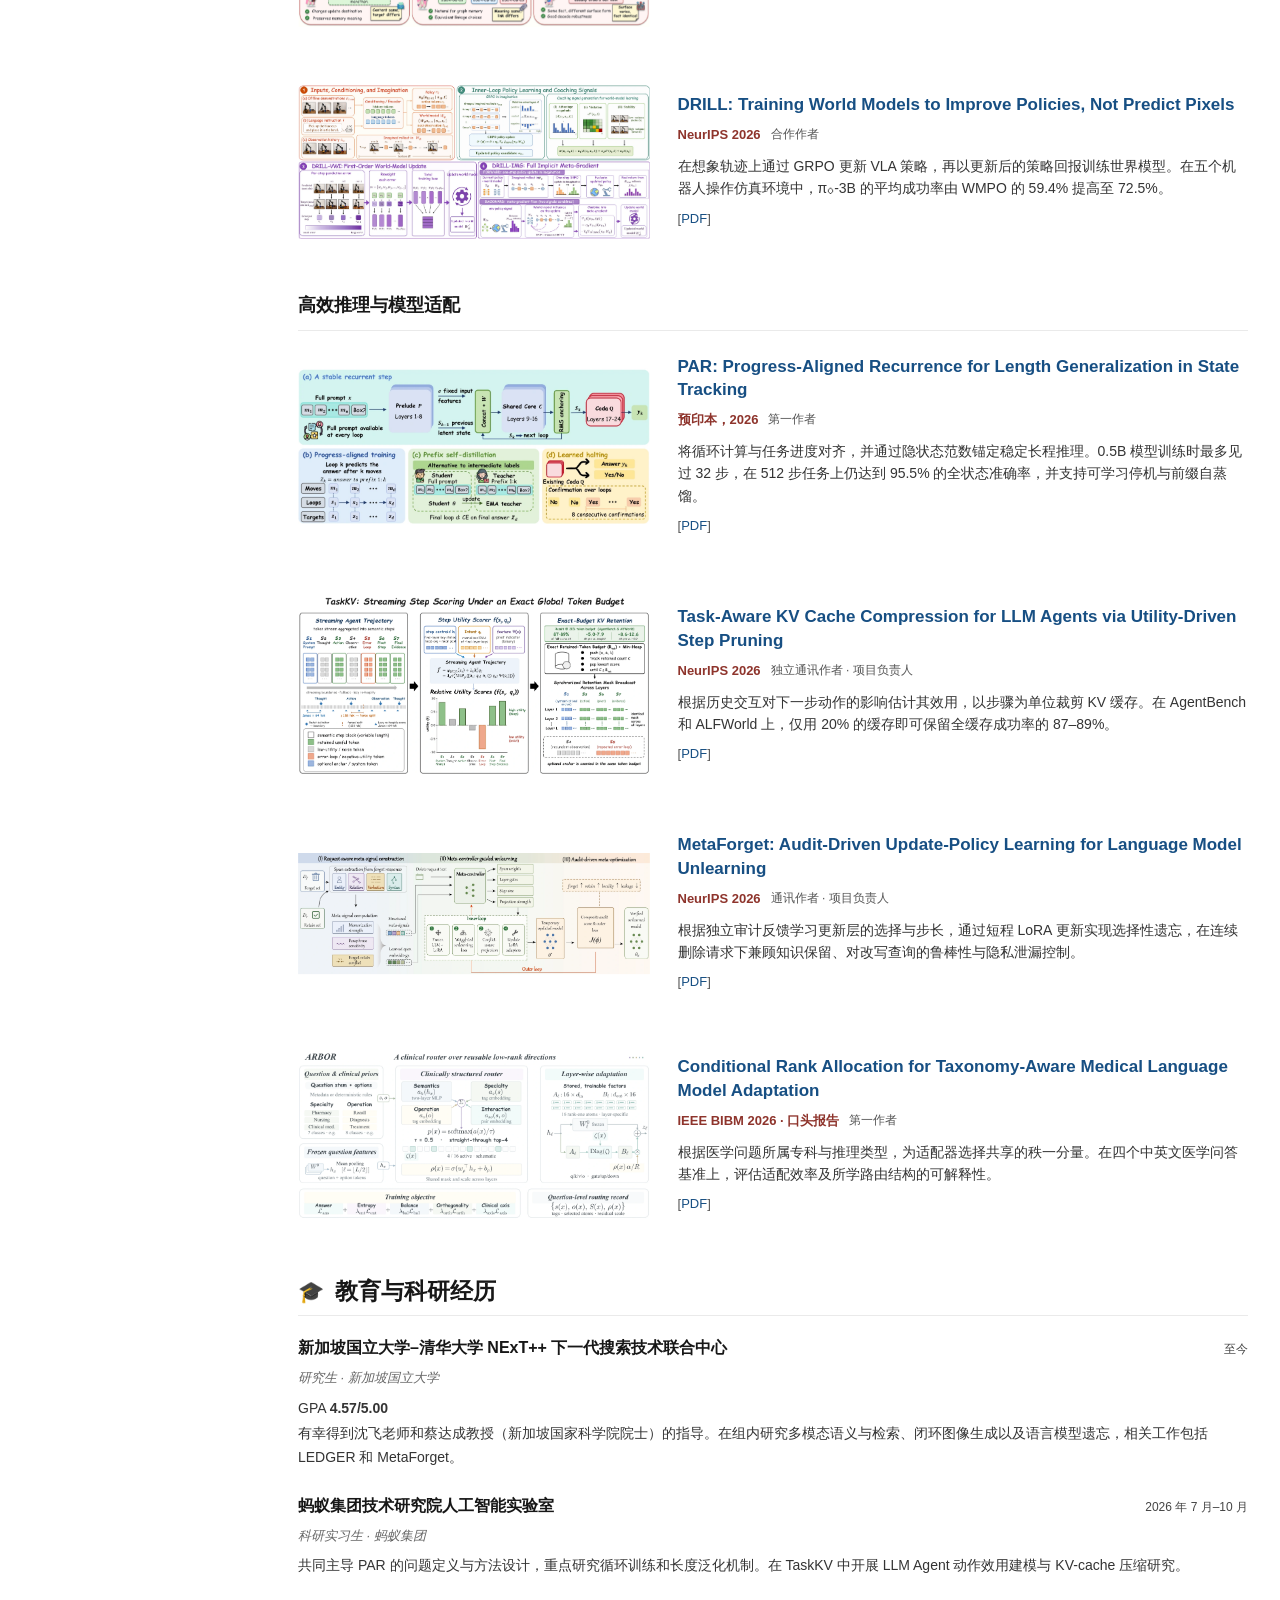
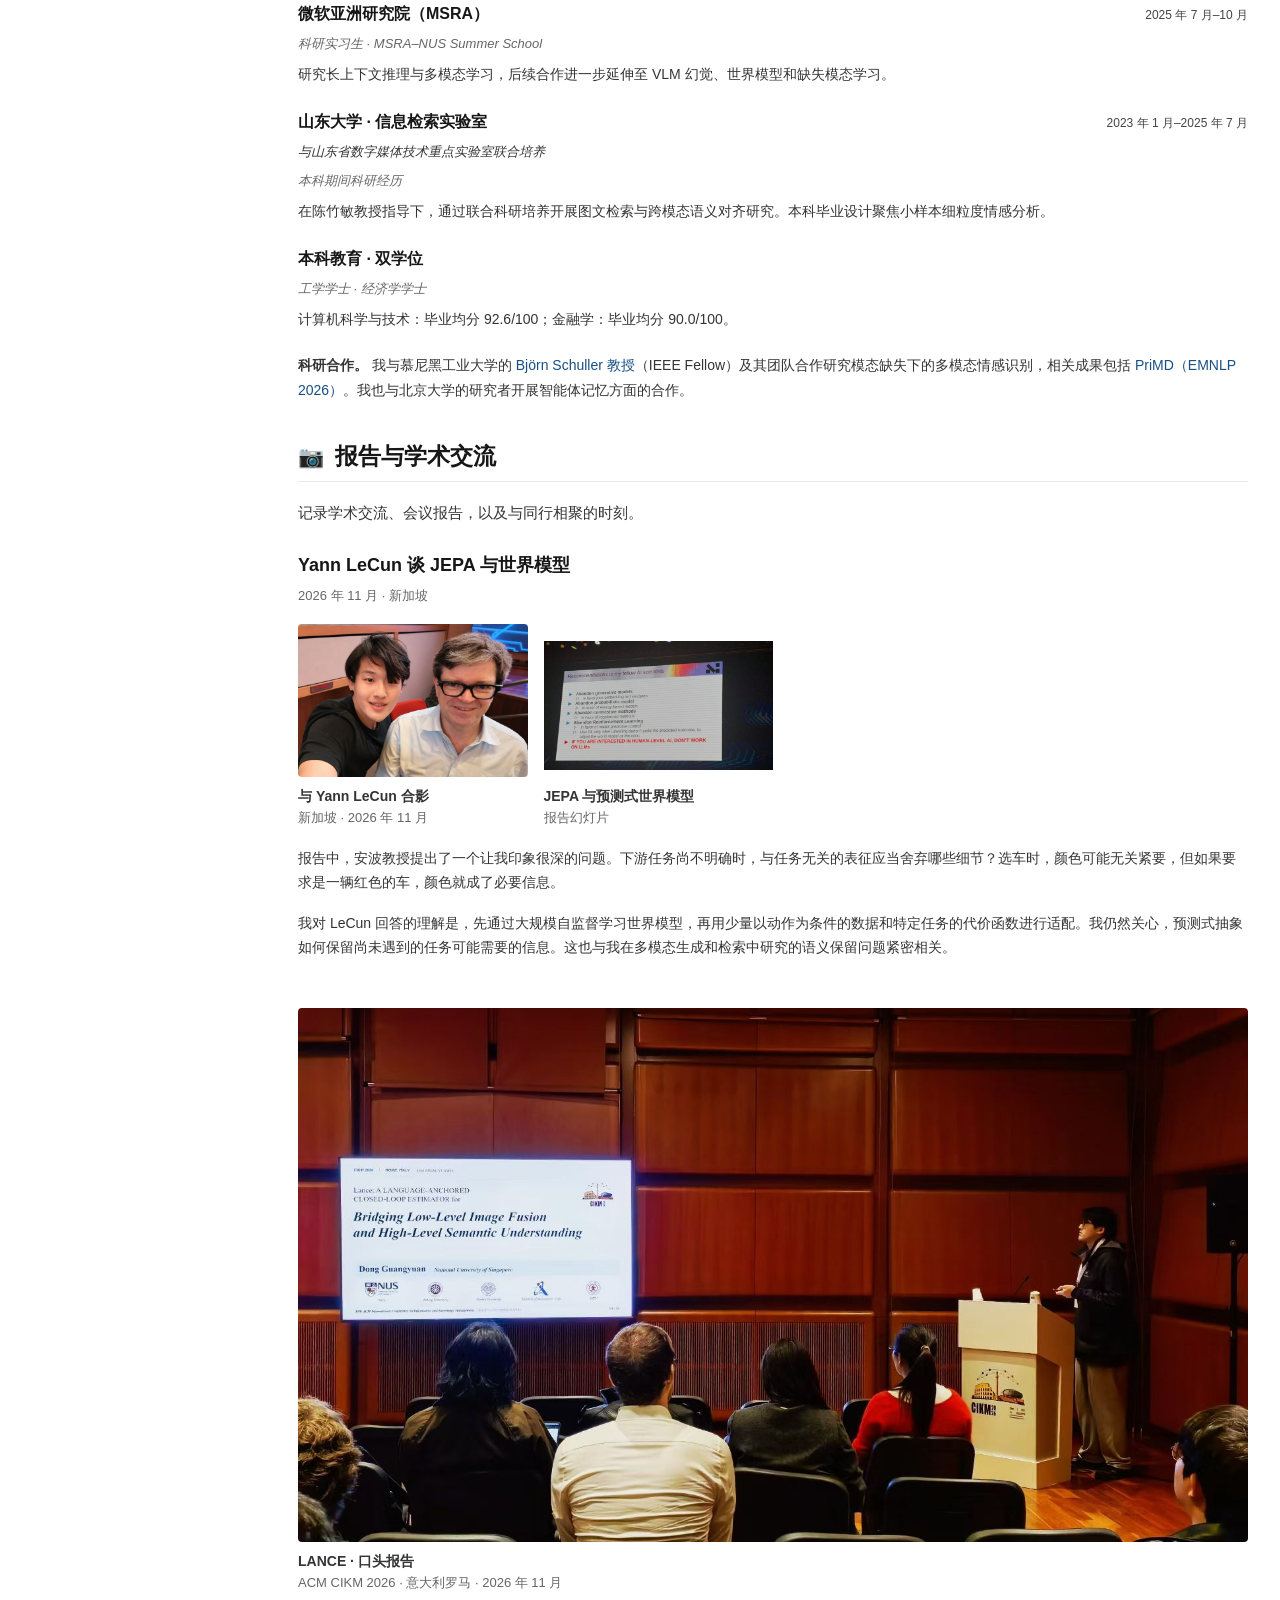
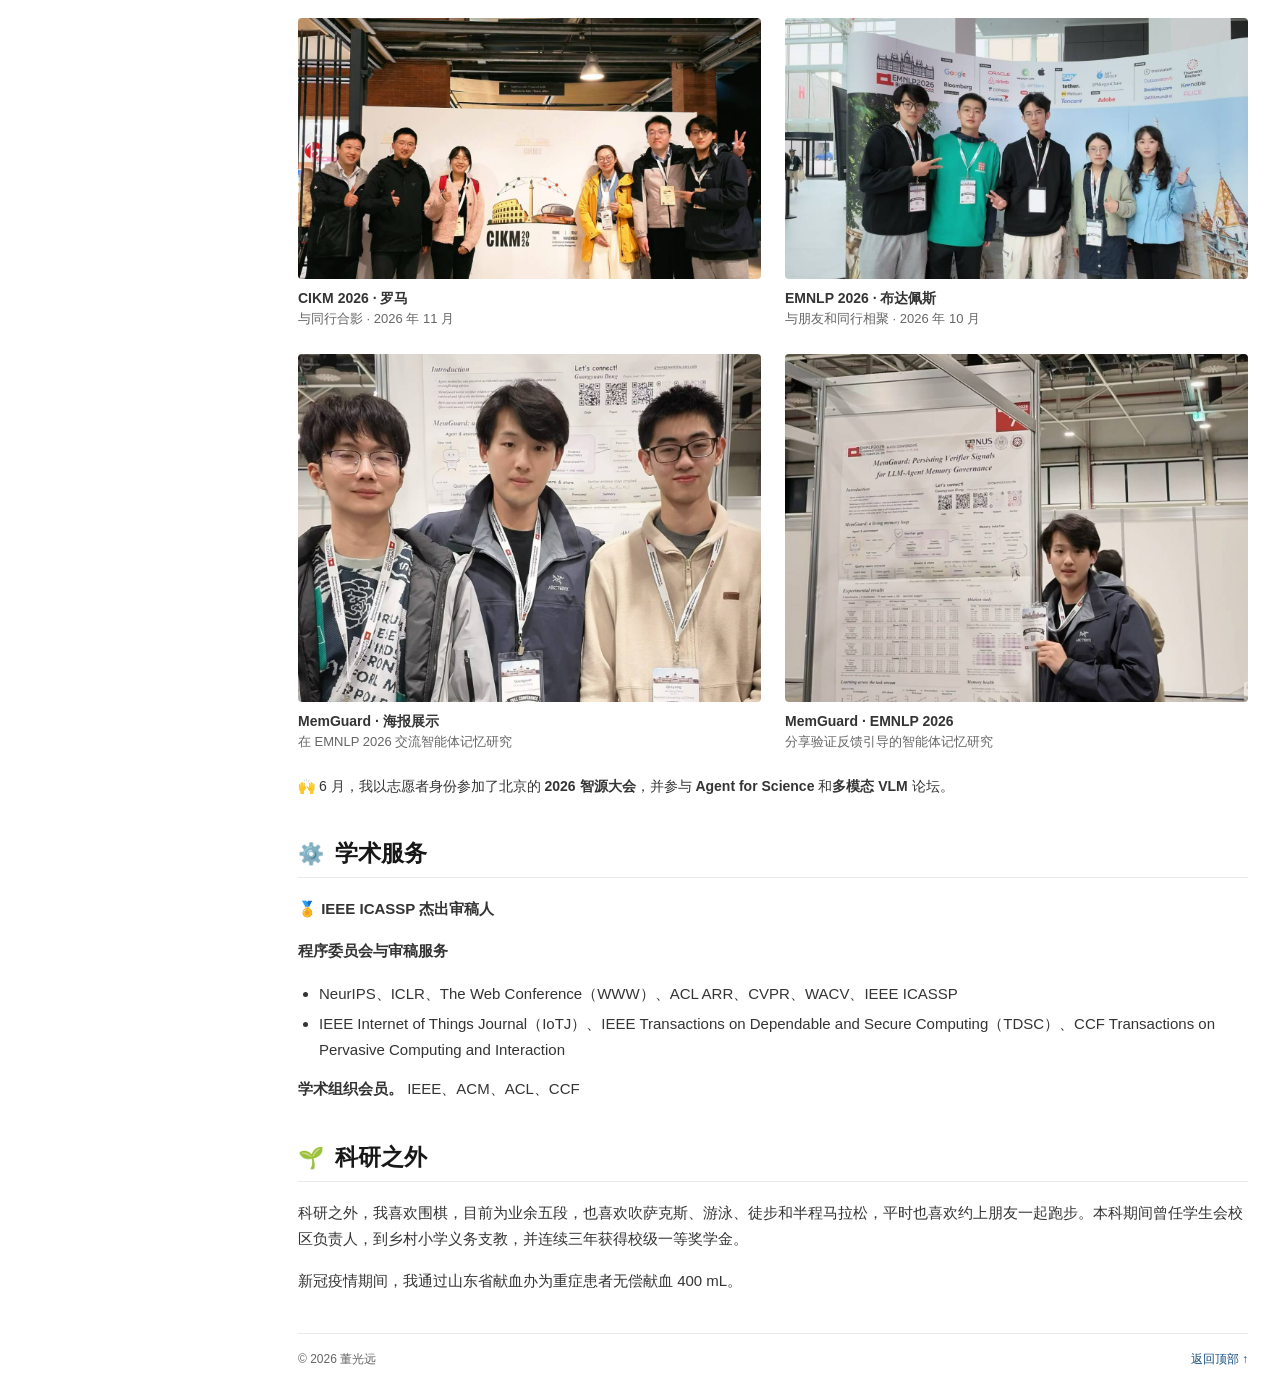
==== commit f6425235: "Update Chinese academy title for Prof Chua" ====
--- a/zh.html
+++ b/zh.html
@@ -46,7 +46,7 @@
 <main id="main">
 <section id="about">
 <h2><span aria-hidden="true">👋</span> 关于我</h2>
-<p>欢迎来到我的主页！我是<strong>新加坡国立大学</strong>的二年级研究生，目前在<a href="https://www.nextcenter.org/"><strong>新加坡国立大学–清华大学 NExT++ 下一代搜索技术联合中心</strong></a>开展科研，有幸得到<a href="https://muzishen.github.io/">沈飞老师</a>和<a href="https://www.chuatatseng.com/">蔡达成教授</a>（新加坡科学院院士）的指导。此前，我在山东大学信息检索实验室与山东省数字媒体技术重点实验室跟随<a href="https://gail.sdu.edu.cn/~zhuminchen/~zhuminchen_en.htm">陈竹敏教授</a>开展研究。我曾在蚂蚁集团技术研究院人工智能实验室和微软亚洲研究院实习，并与北京大学的研究者、慕尼黑工业大学（TUM）的 <a href="https://www.professoren.tum.de/en/schuller-bjoern">Björn Schuller 教授</a>（IEEE Fellow）开展合作。</p>
+<p>欢迎来到我的主页！我是<strong>新加坡国立大学</strong>的二年级研究生，目前在<a href="https://www.nextcenter.org/"><strong>新加坡国立大学–清华大学 NExT++ 下一代搜索技术联合中心</strong></a>开展科研，有幸得到<a href="https://muzishen.github.io/">沈飞老师</a>和<a href="https://www.chuatatseng.com/">蔡达成教授</a>（新加坡国家科学院院士）的指导。此前，我在山东大学信息检索实验室与山东省数字媒体技术重点实验室跟随<a href="https://gail.sdu.edu.cn/~zhuminchen/~zhuminchen_en.htm">陈竹敏教授</a>开展研究。我曾在蚂蚁集团技术研究院人工智能实验室和微软亚洲研究院实习，并与北京大学的研究者、慕尼黑工业大学（TUM）的 <a href="https://www.professoren.tum.de/en/schuller-bjoern">Björn Schuller 教授</a>（IEEE Fellow）开展合作。</p>
 <p>我的研究聚焦<strong>多模态大语言模型（MLLMs）、多模态智能与智能体强化学习（Agentic RL）</strong>。我从图文检索入手，研究模型如何保留图文匹配所需的细粒度语义，并逐步关注智能体如何获取可靠证据、复用已有经验，以及在长程任务中高效推理。在 NeurIPS、EMNLP、ACM MM、ACM CIKM、IEEE TMM 和 IEEE BIBM 等国际顶级会议和期刊录用论文 <strong>14 篇</strong>，其中第一作者或通讯作者 <strong>8 篇</strong>。曾获 <strong>NeurIPS 2026 Scholar Financial Award(学者奖学金)</strong>。</p>
 <p>我相信，让 AI 理解真实的视觉世界，是构建能力更强、应用更广泛的智能体的重要基础。过去和当前的研究主要围绕三个相互关联的方向展开。</p>
 <ol class="research" id="research">
@@ -214,7 +214,7 @@
 <section id="experience">
 <h2><span aria-hidden="true">🎓</span> 教育与科研经历</h2>
 <div class="experience">
-  <article><div class="experience-title"><h3>新加坡国立大学–清华大学 NExT++ 下一代搜索技术联合中心</h3><span>至今</span></div><p class="experience-role">研究生 · 新加坡国立大学</p><p>GPA <strong>4.57/5.00</strong></p><p>有幸得到沈飞老师和蔡达成教授（新加坡科学院院士）的指导。在组内研究多模态语义与检索、闭环图像生成以及语言模型遗忘，相关工作包括 LEDGER 和 MetaForget。</p></article>
+  <article><div class="experience-title"><h3>新加坡国立大学–清华大学 NExT++ 下一代搜索技术联合中心</h3><span>至今</span></div><p class="experience-role">研究生 · 新加坡国立大学</p><p>GPA <strong>4.57/5.00</strong></p><p>有幸得到沈飞老师和蔡达成教授（新加坡国家科学院院士）的指导。在组内研究多模态语义与检索、闭环图像生成以及语言模型遗忘，相关工作包括 LEDGER 和 MetaForget。</p></article>
   <article><div class="experience-title"><h3>蚂蚁集团技术研究院人工智能实验室</h3><span>2026 年 7 月–10 月</span></div><p class="experience-role">科研实习生 · 蚂蚁集团</p><p>共同主导 PAR 的问题定义与方法设计，重点研究循环训练和长度泛化机制。在 TaskKV 中开展 LLM Agent 动作效用建模与 KV-cache 压缩研究。</p></article>
   <article><div class="experience-title"><h3>微软亚洲研究院（MSRA）</h3><span>2025 年 7 月–10 月</span></div><p class="experience-role">科研实习生 · MSRA–NUS Summer School</p><p>研究长上下文推理与多模态学习，后续合作进一步延伸至 VLM 幻觉、世界模型和缺失模态学习。</p></article>
   <article><div class="experience-title"><h3>山东大学 · 信息检索实验室</h3><span>2023 年 1 月–2025 年 7 月</span></div><p class="second-lab">与山东省数字媒体技术重点实验室联合培养</p><p class="experience-role">本科期间科研经历</p><p>在陈竹敏教授指导下，通过联合科研培养开展图文检索与跨模态语义对齐研究。本科毕业设计聚焦小样本细粒度情感分析。</p></article>
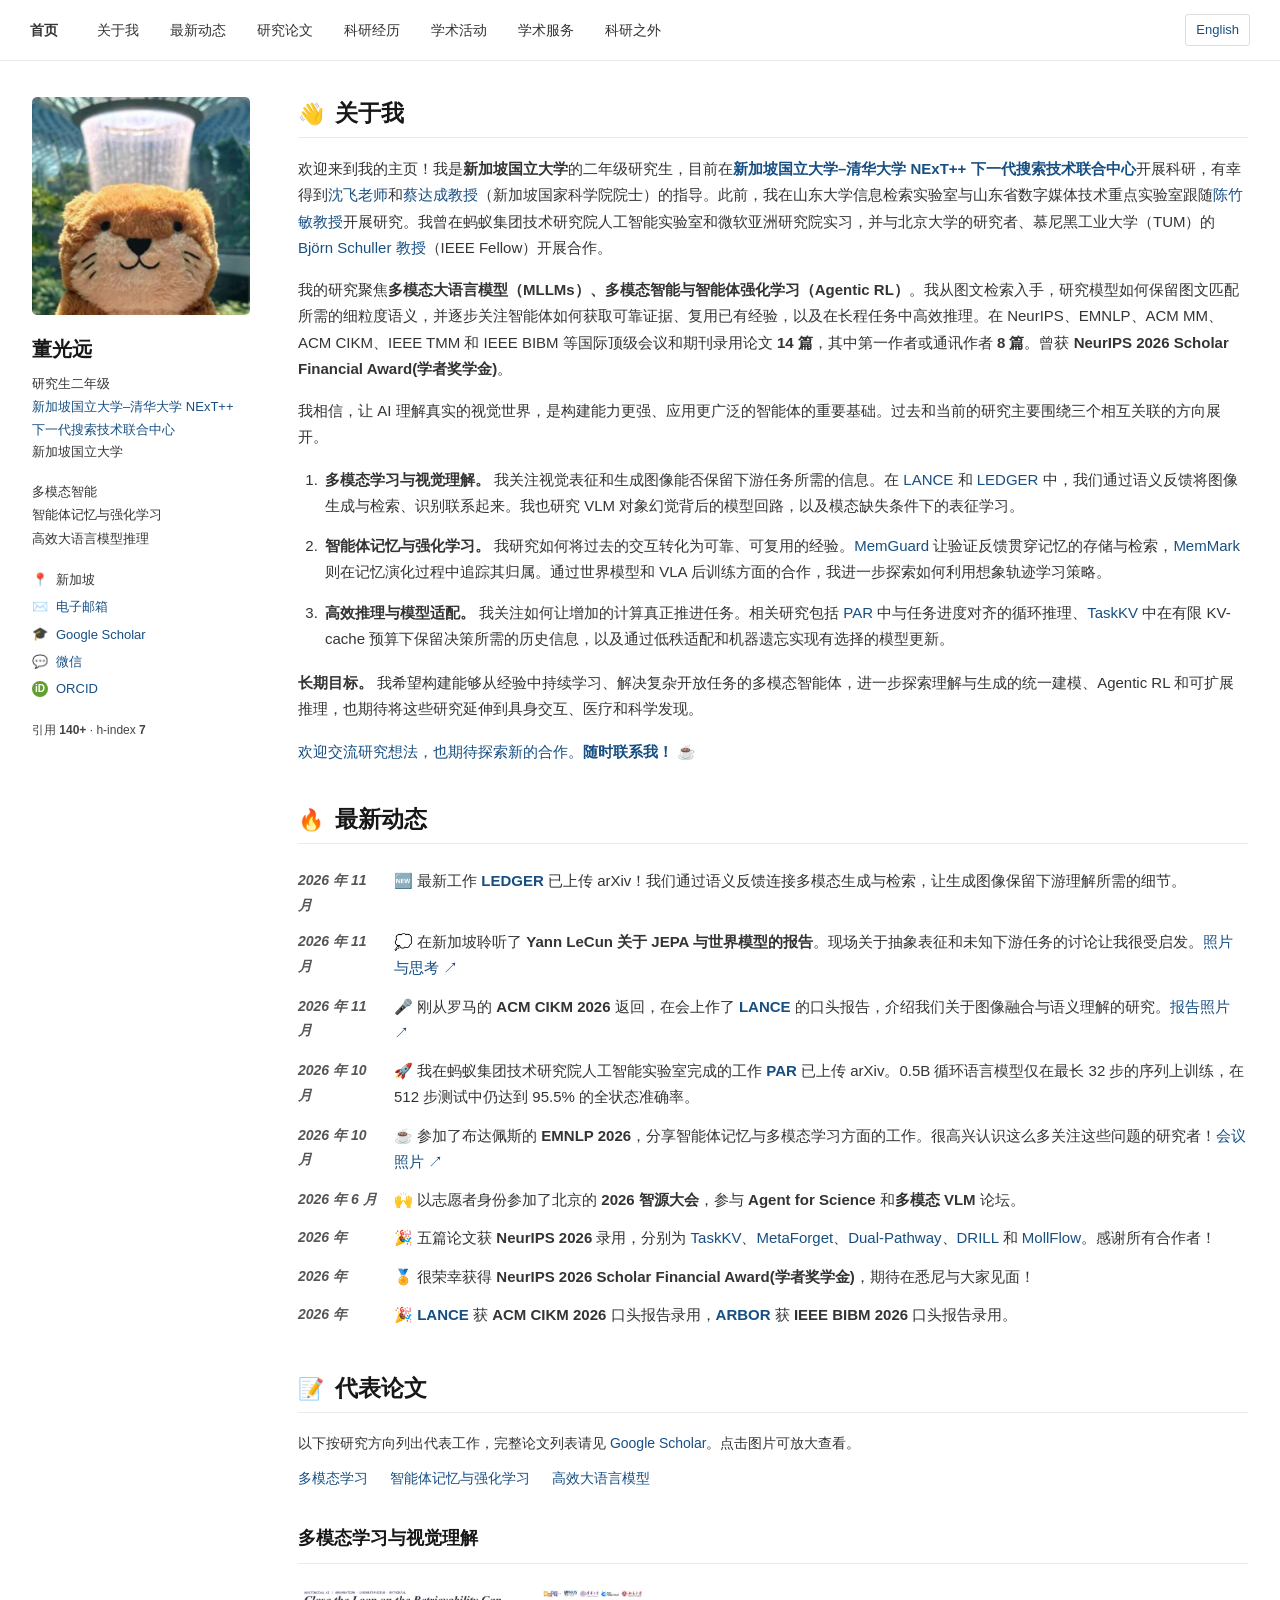
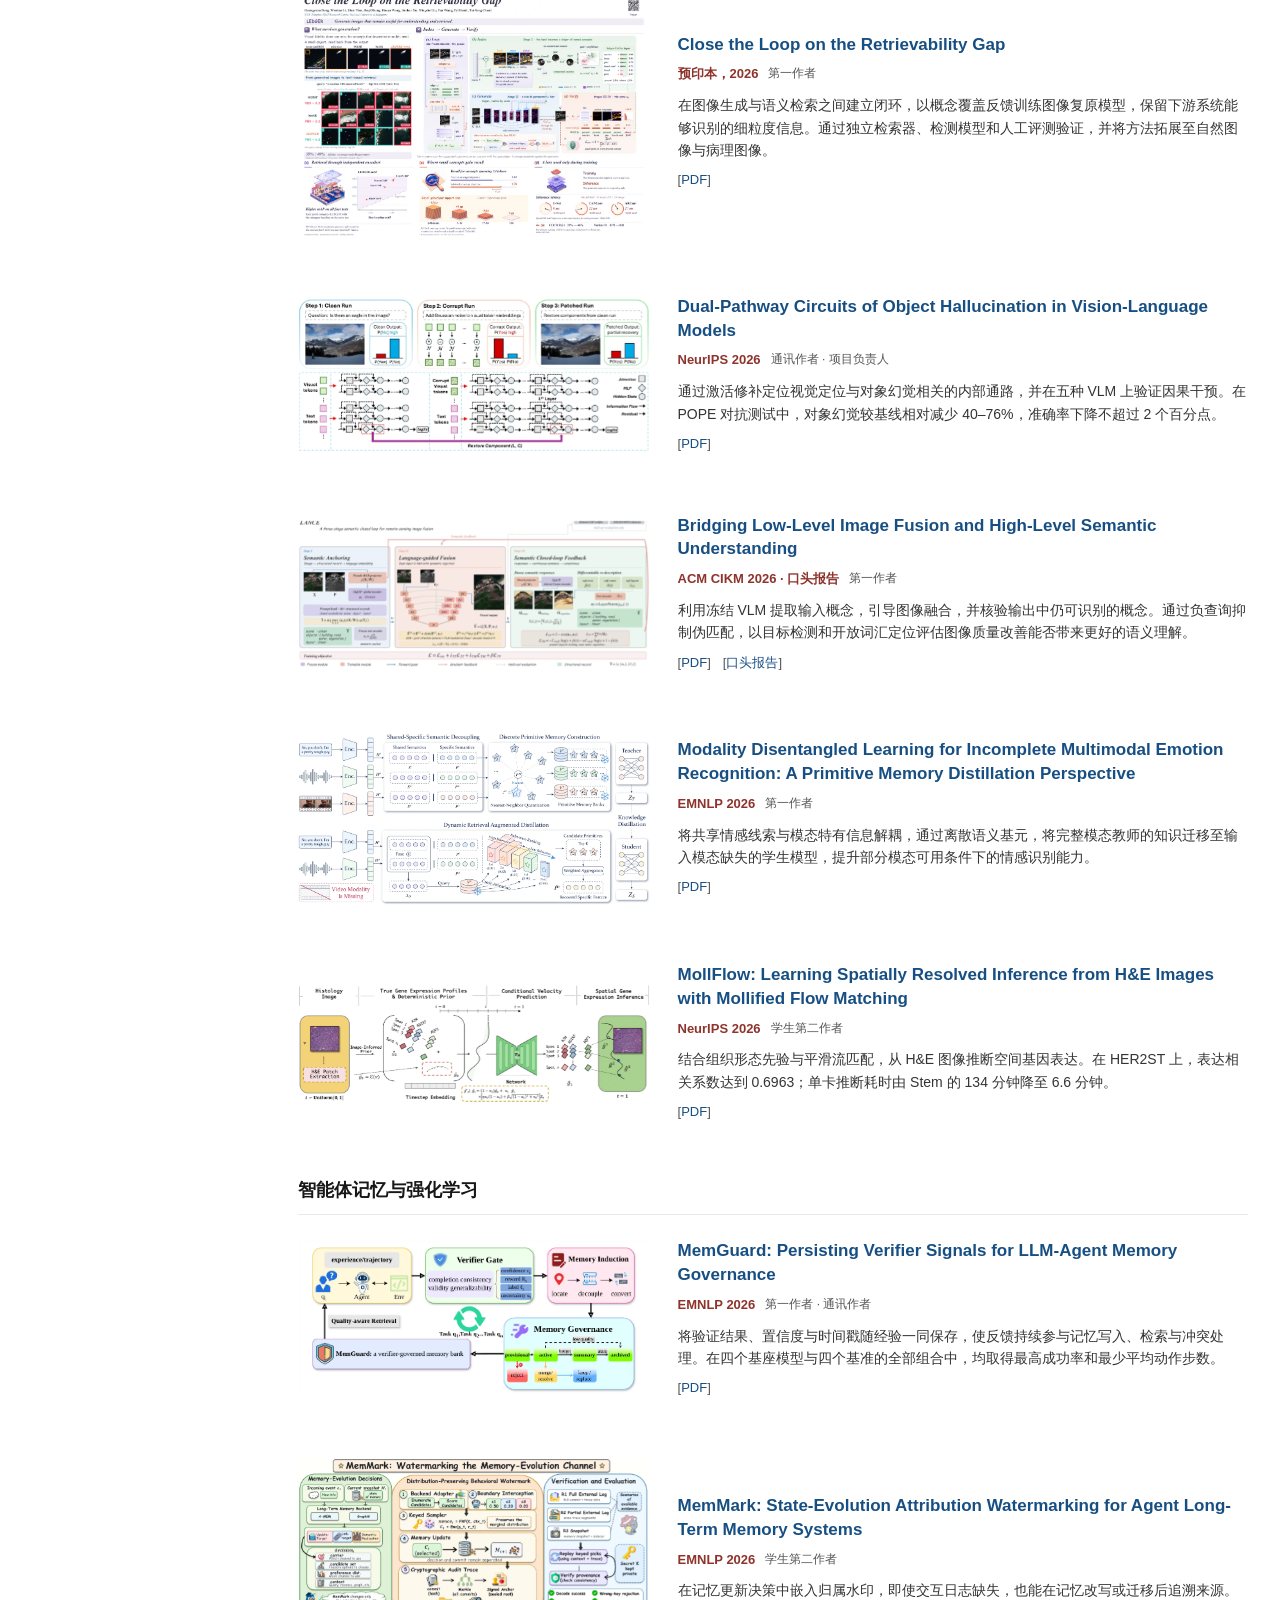
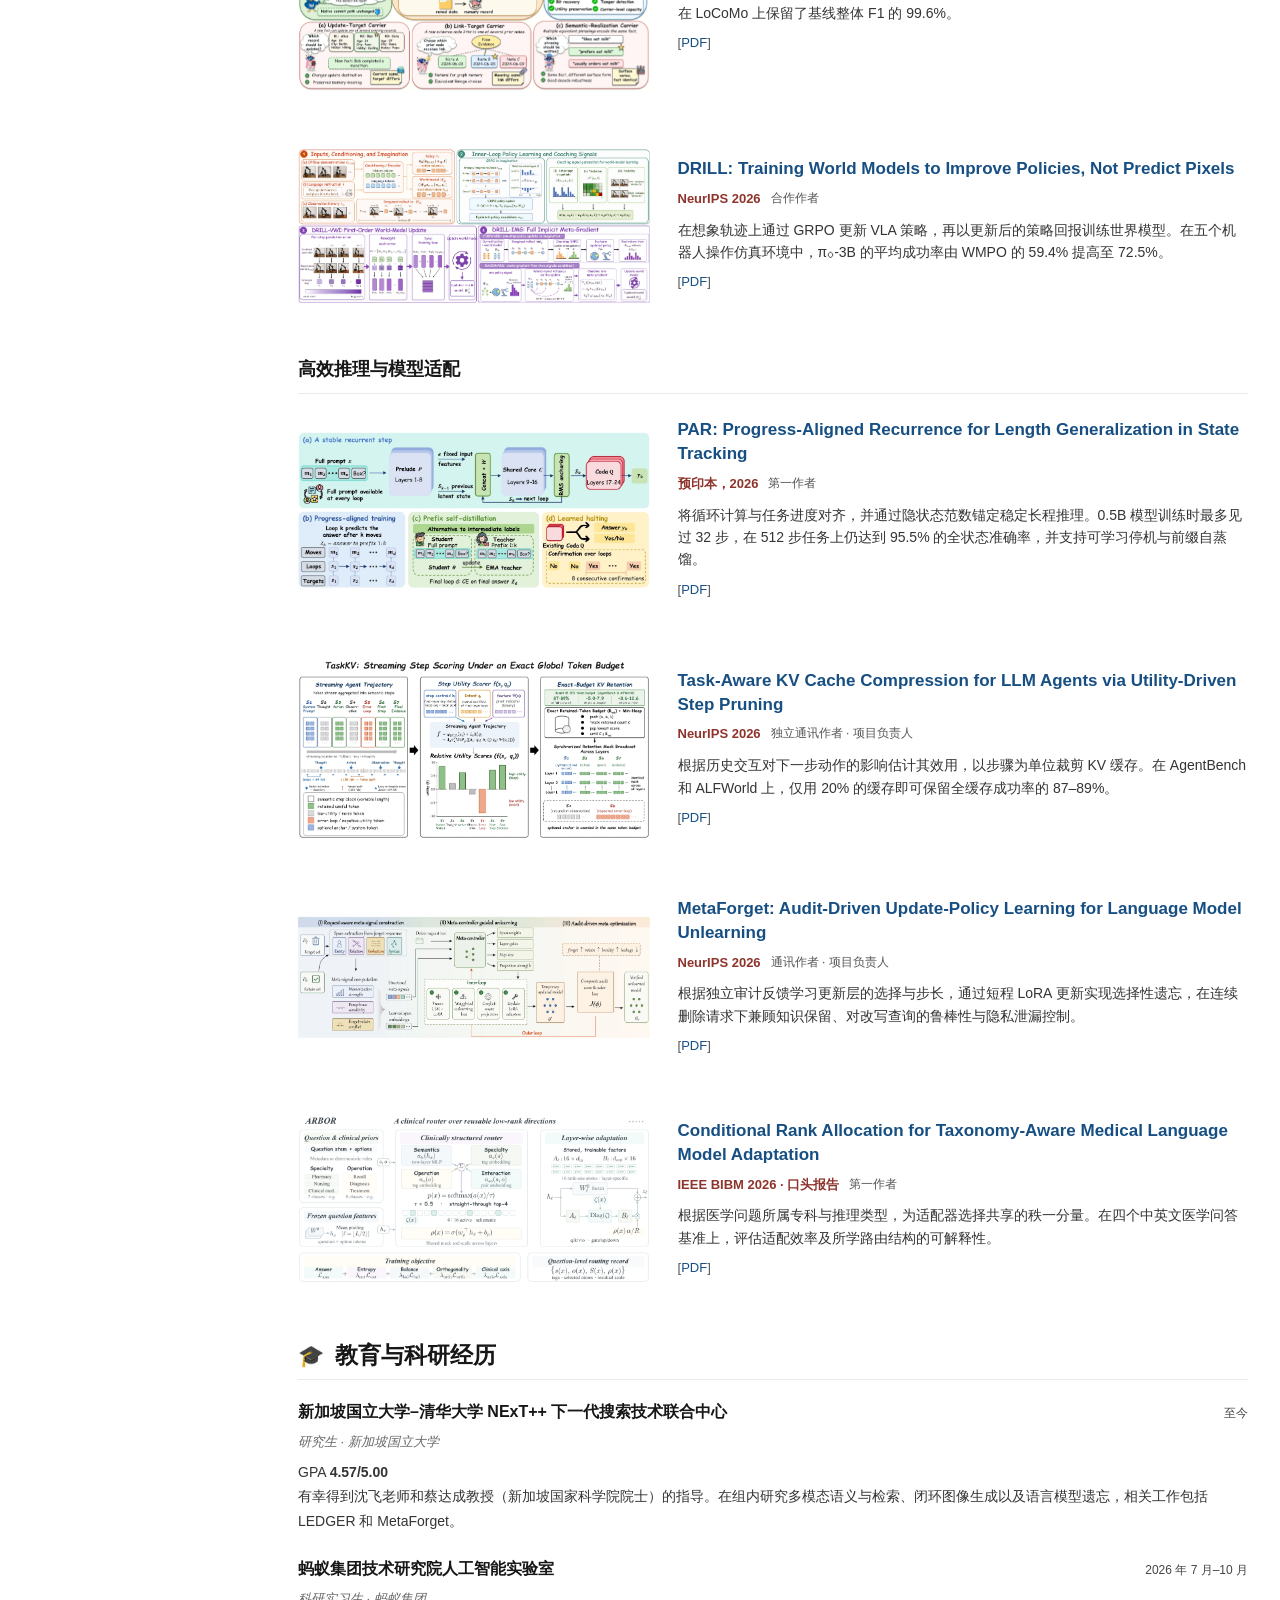
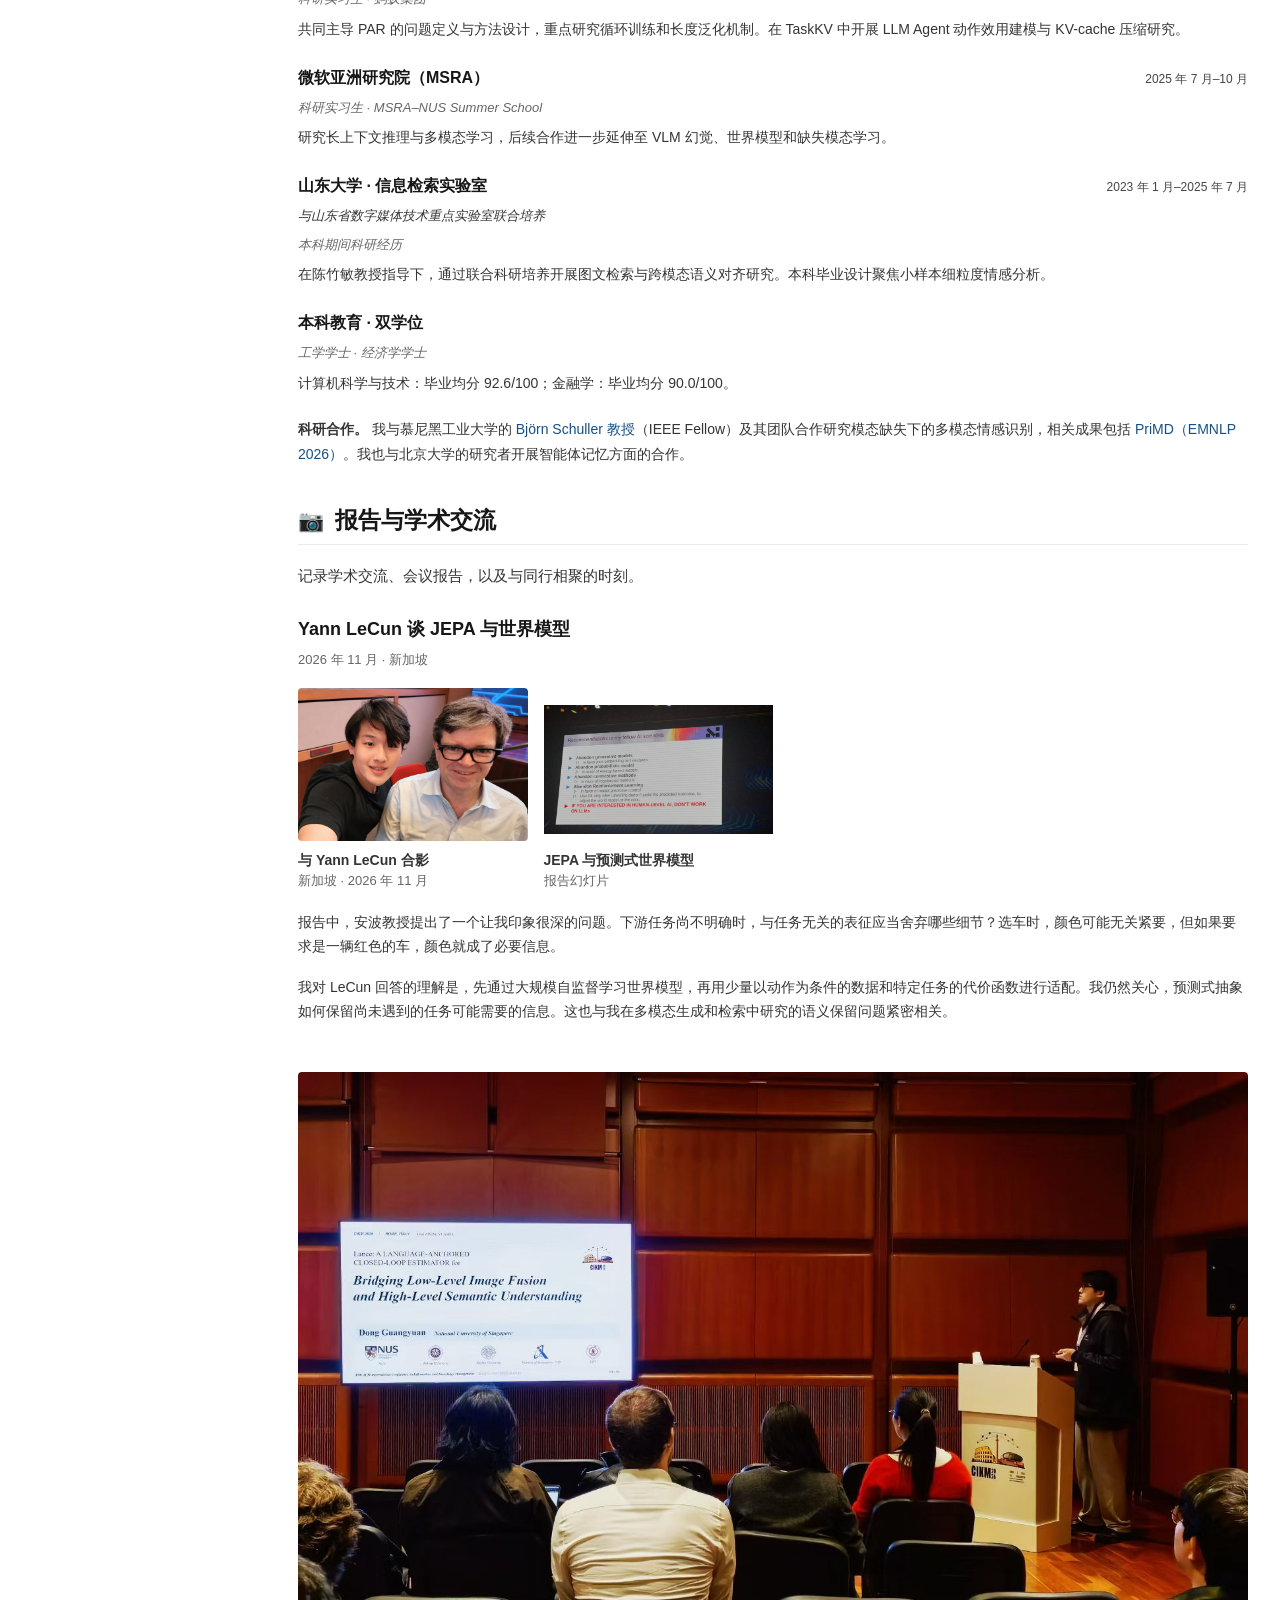
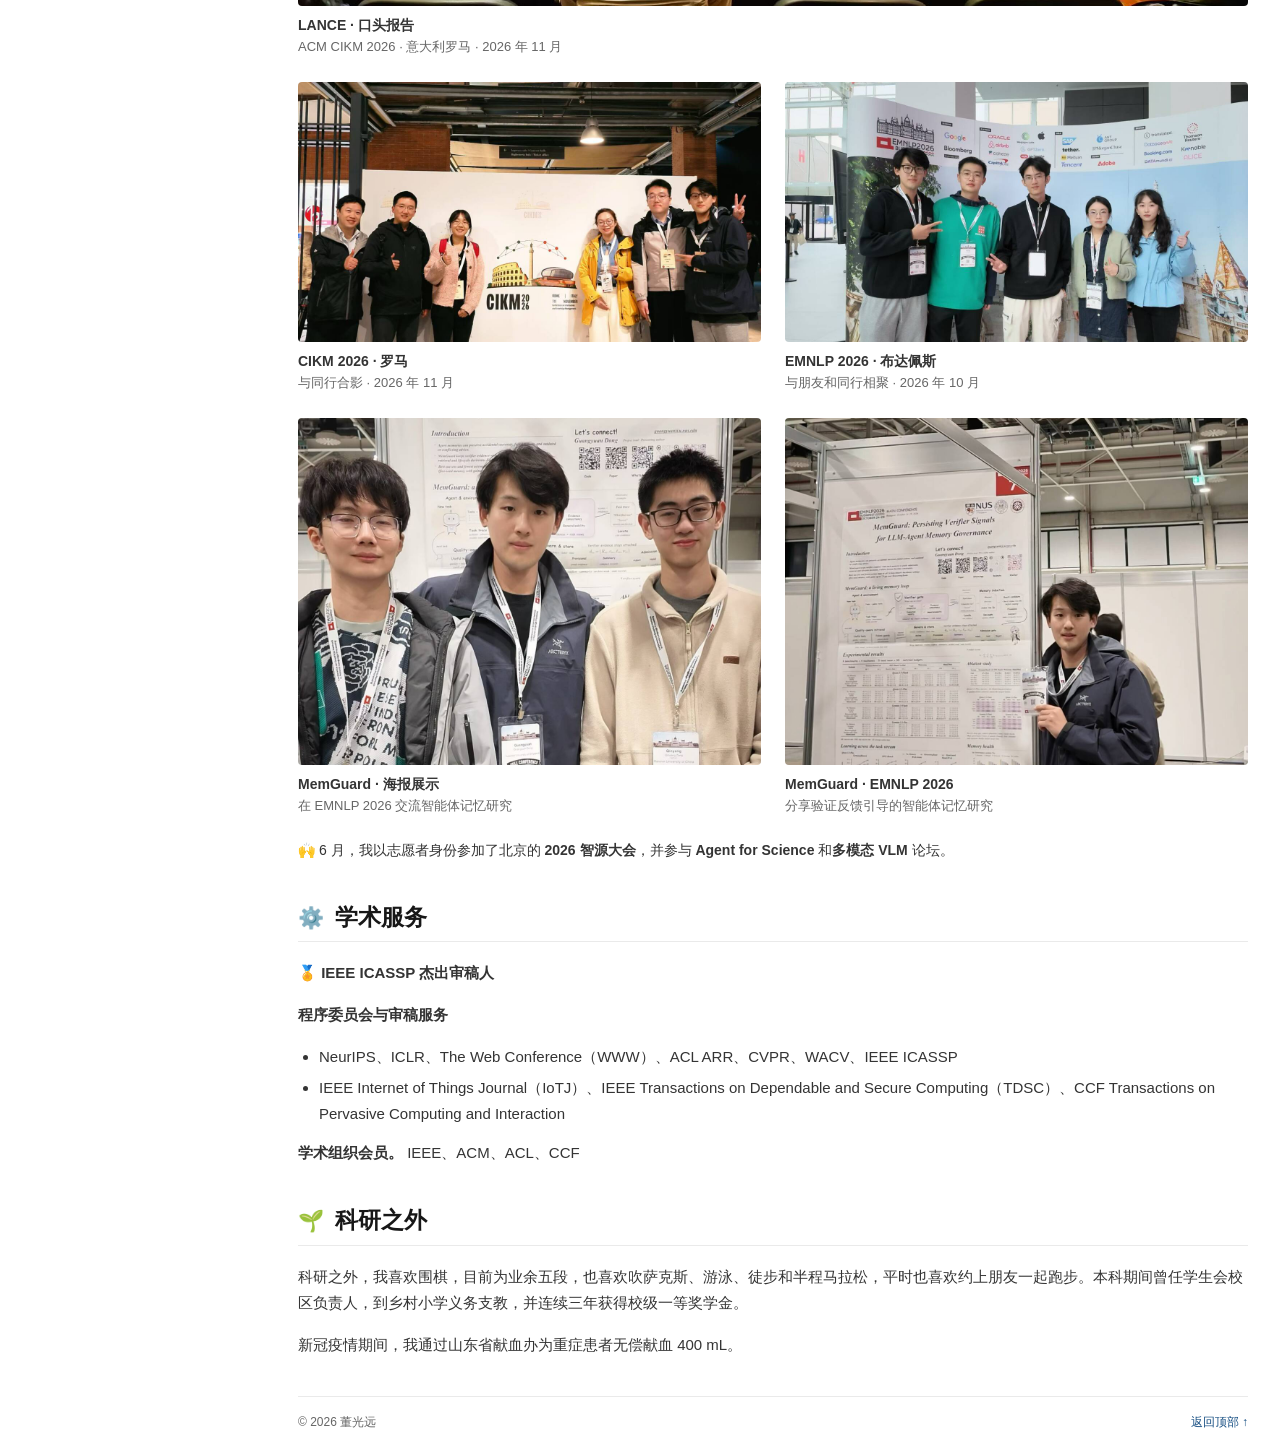
==== commit 74bb02f9: "Show the revised LEDGER poster on both homepages" ====
--- a/zh.html
+++ b/zh.html
@@ -13,7 +13,7 @@
 <title>董光远个人主页</title>
 <link rel="icon" href="assets/favicon.svg" type="image/svg+xml">
 <link rel="stylesheet" href="style.css?v=20261126-bilingual">
-<script src="site.js?v=20261126-bilingual" defer></script>
+<script src="site.js?v=20261128-poster" defer></script>
 <link rel="alternate" hreflang="en" href="https://chatdgy.github.io/">
 <link rel="alternate" hreflang="zh-CN" href="https://chatdgy.github.io/zh.html">
 <link rel="alternate" hreflang="x-default" href="https://chatdgy.github.io/">
@@ -77,8 +77,8 @@
 <nav class="paper-nav" aria-label="研究方向"><a href="#vision">多模态学习</a><a href="#agent">智能体记忆与强化学习</a><a href="#reasoning">高效大语言模型</a></nav>
 <div class="pub-group" id="vision"><h3 class="group-heading">多模态学习与视觉理解</h3>
 <article class="paper" id="paper-ledger">
-  <a class="paper-figure zoom" href="assets/figures/ledger-framework-20261124.png" data-caption="图 3. LEDGER：概念索引、图像生成与语义读回。" data-source="https://arxiv.org/html/2611.28146v1#S4.F3" aria-label="放大 ledger 方法框架图">
-    <img src="assets/figures/ledger-framework-20261124.png" width="2664" height="1404" loading="lazy" alt="图 3. LEDGER：概念索引、图像生成与语义读回。">
+  <a class="paper-figure zoom" href="assets/figures/ledger-poster-v5.webp" data-kind="poster" data-caption="LEDGER 论文海报，展示概念索引、图像生成与检索实验结果。" data-source="assets/figures/ledger-poster-v5.webp" aria-label="放大 LEDGER 论文海报">
+    <img src="assets/figures/ledger-poster-v5-thumb.webp" width="960" height="680" loading="lazy" alt="LEDGER 论文海报，展示概念索引、图像生成与检索实验结果。">
   </a>
   <div class="paper-content">
     <h4 class="paper-title"><a href="https://arxiv.org/pdf/2611.28146#page=1">Close the Loop on the Retrievability Gap</a></h4>
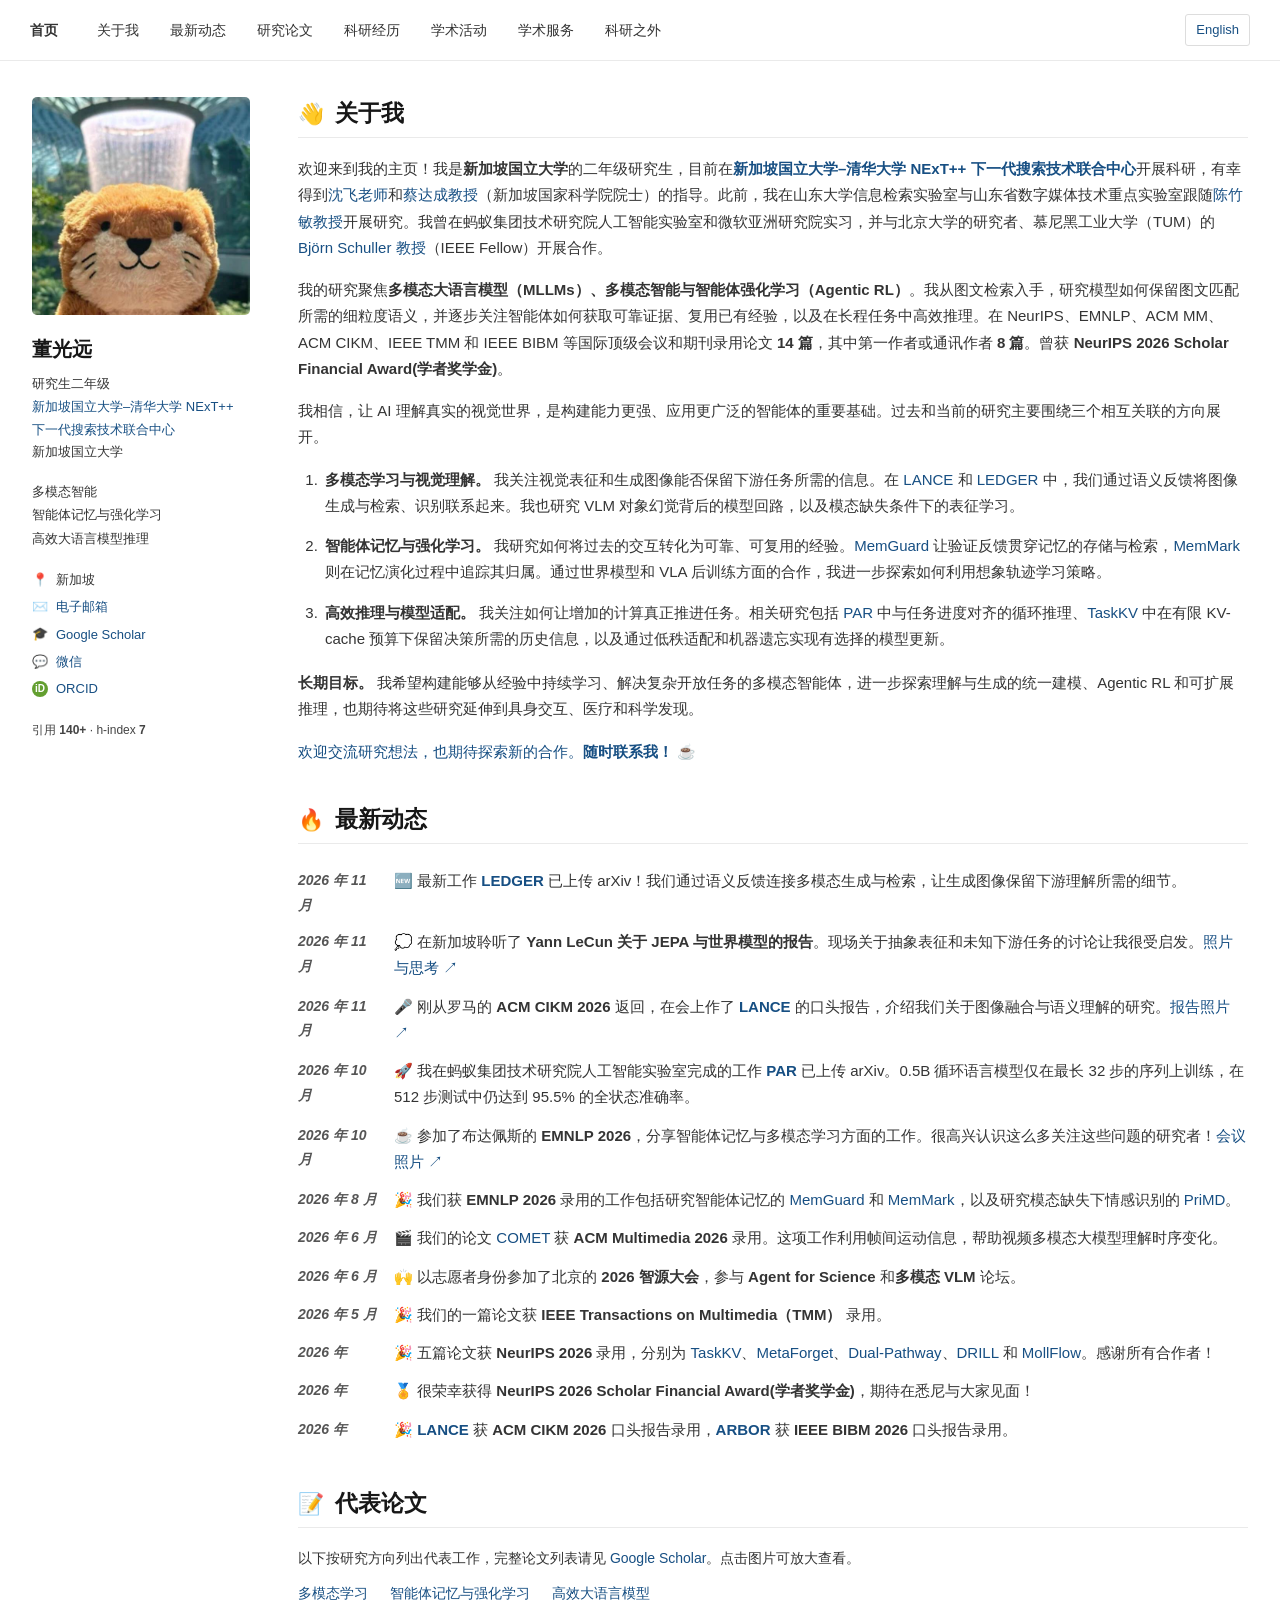
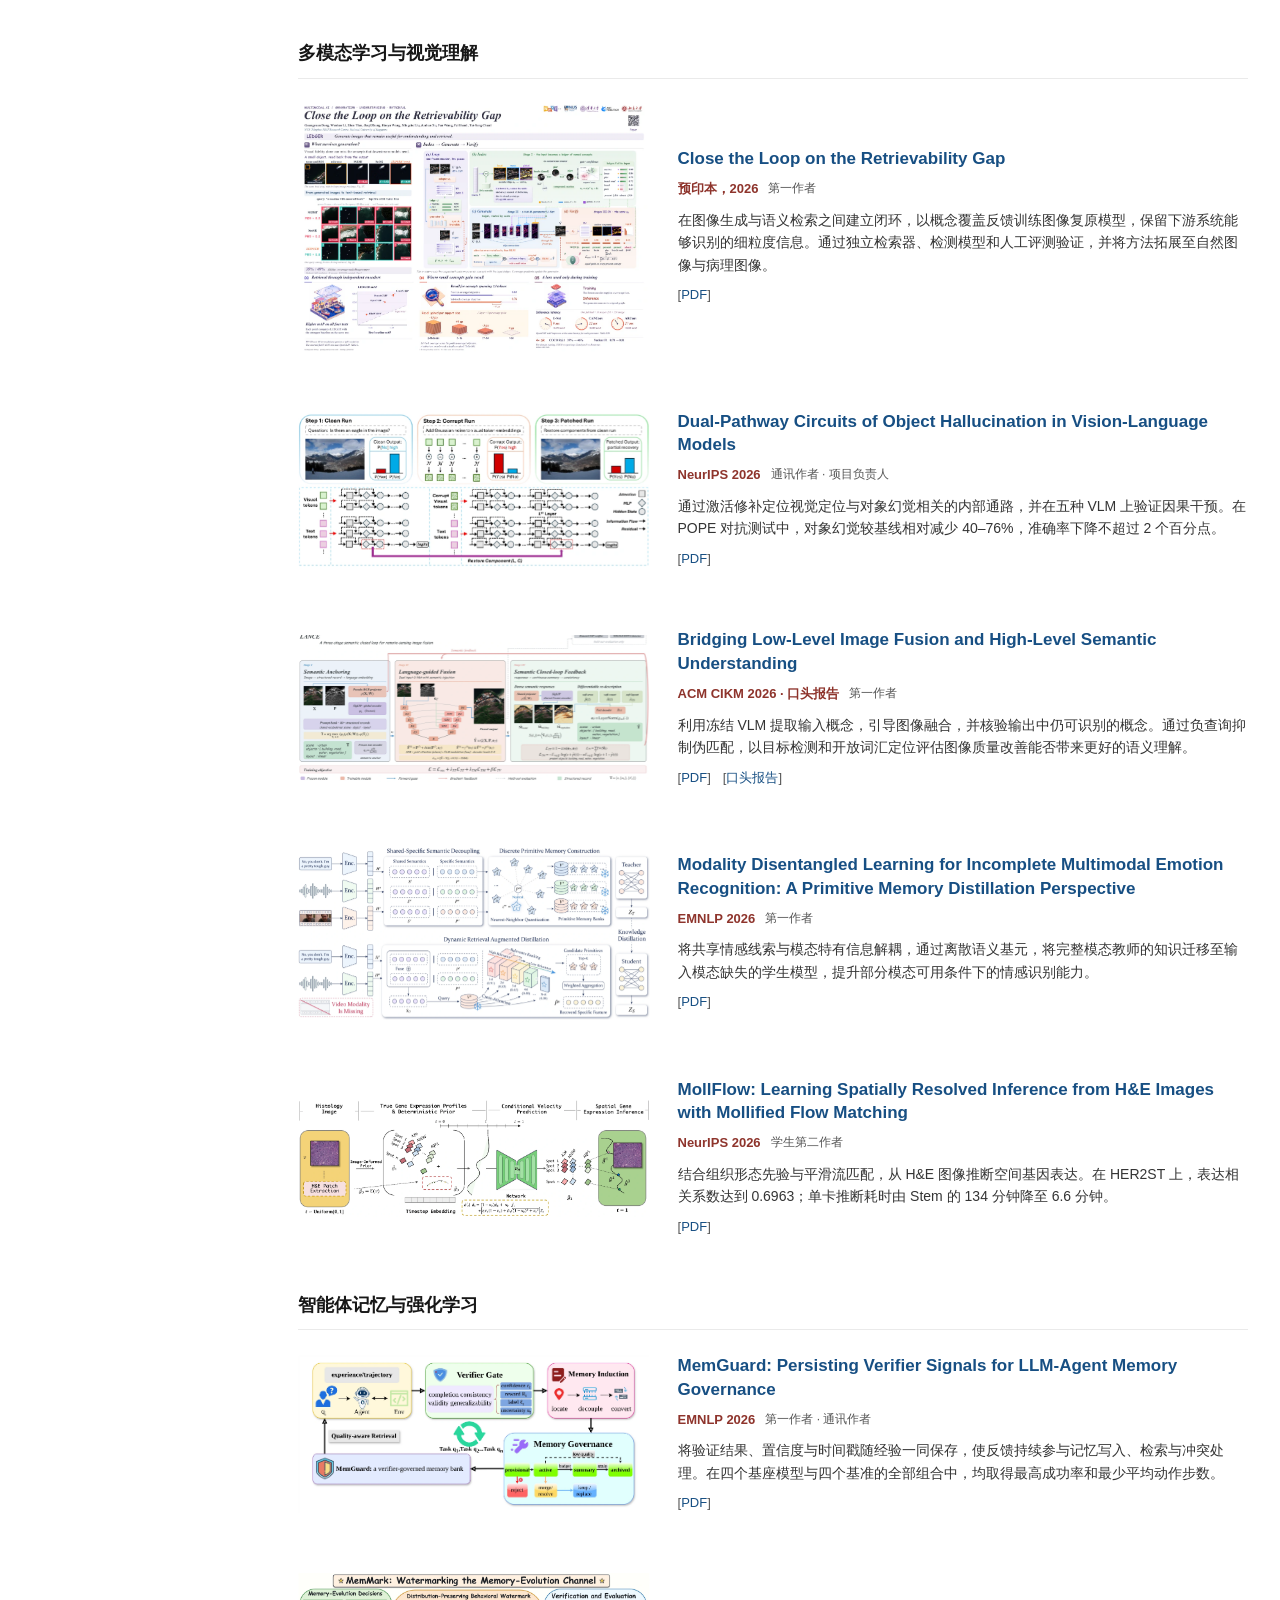
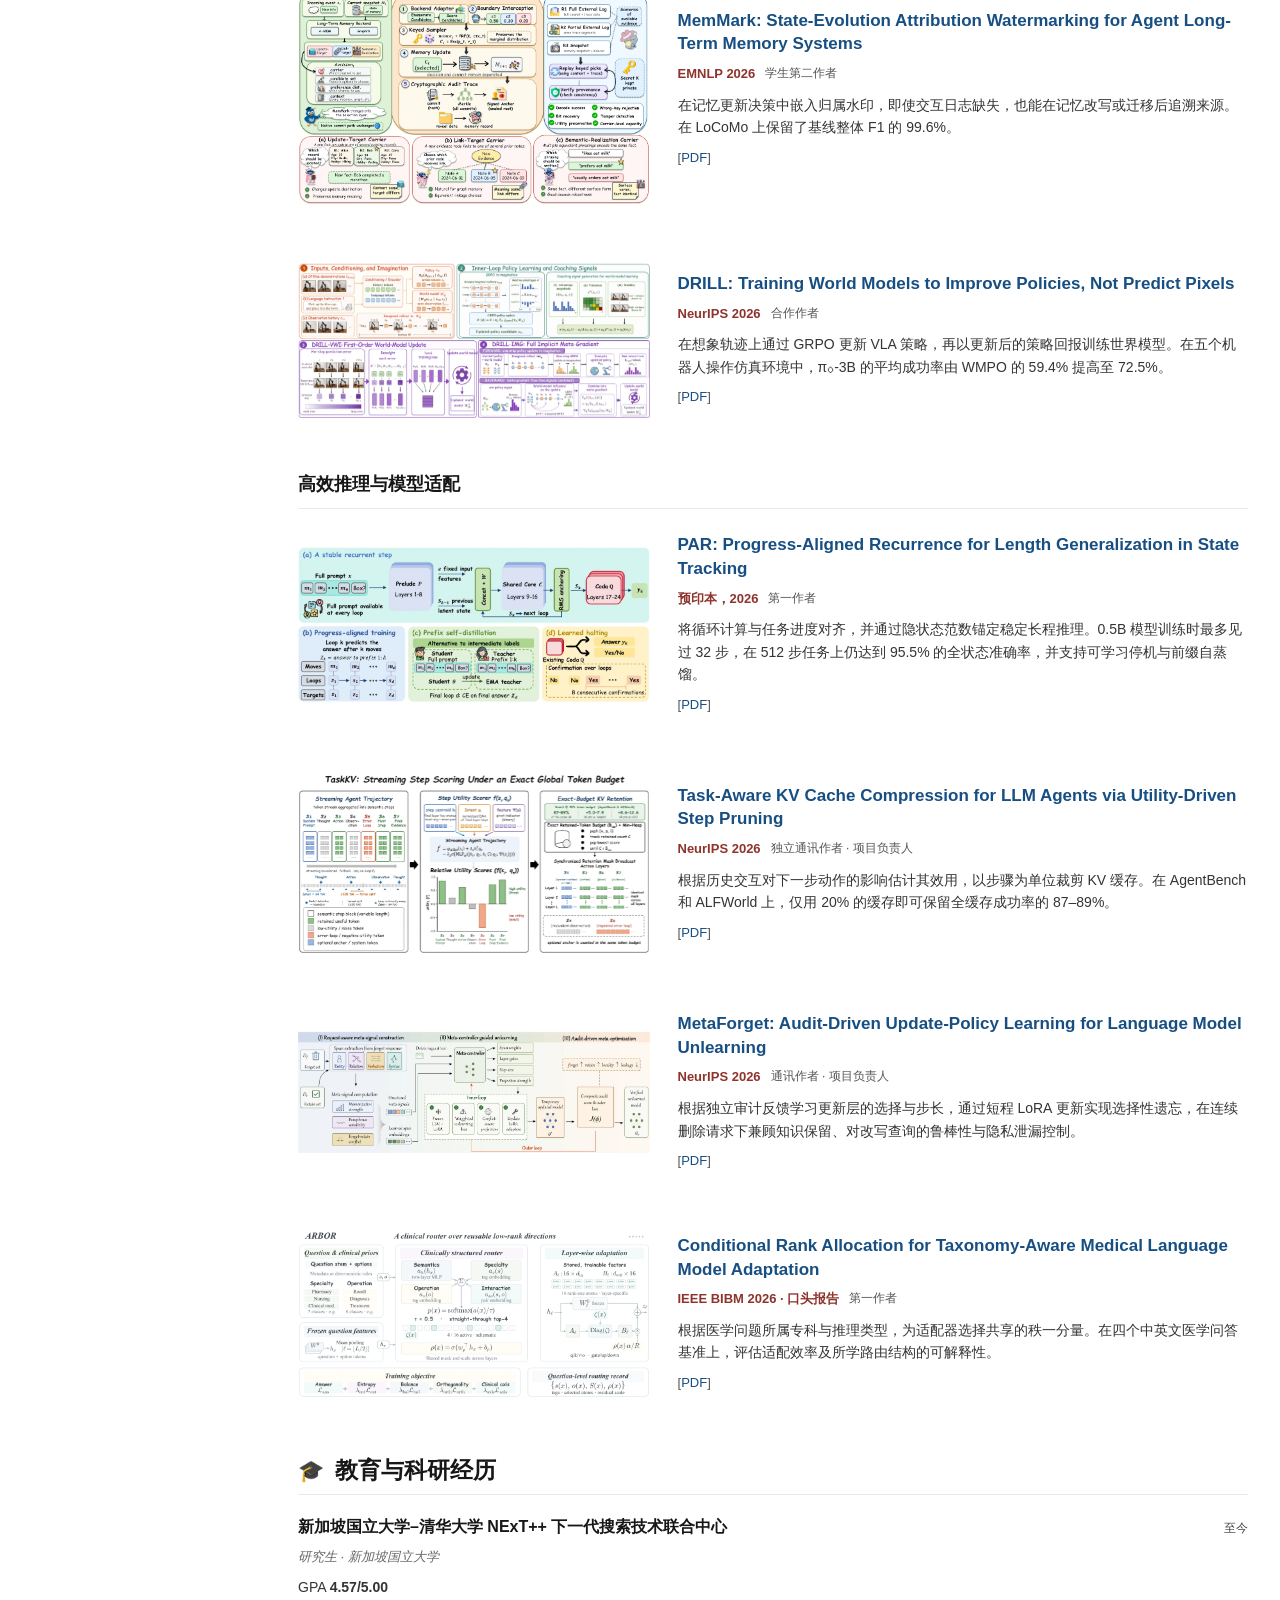
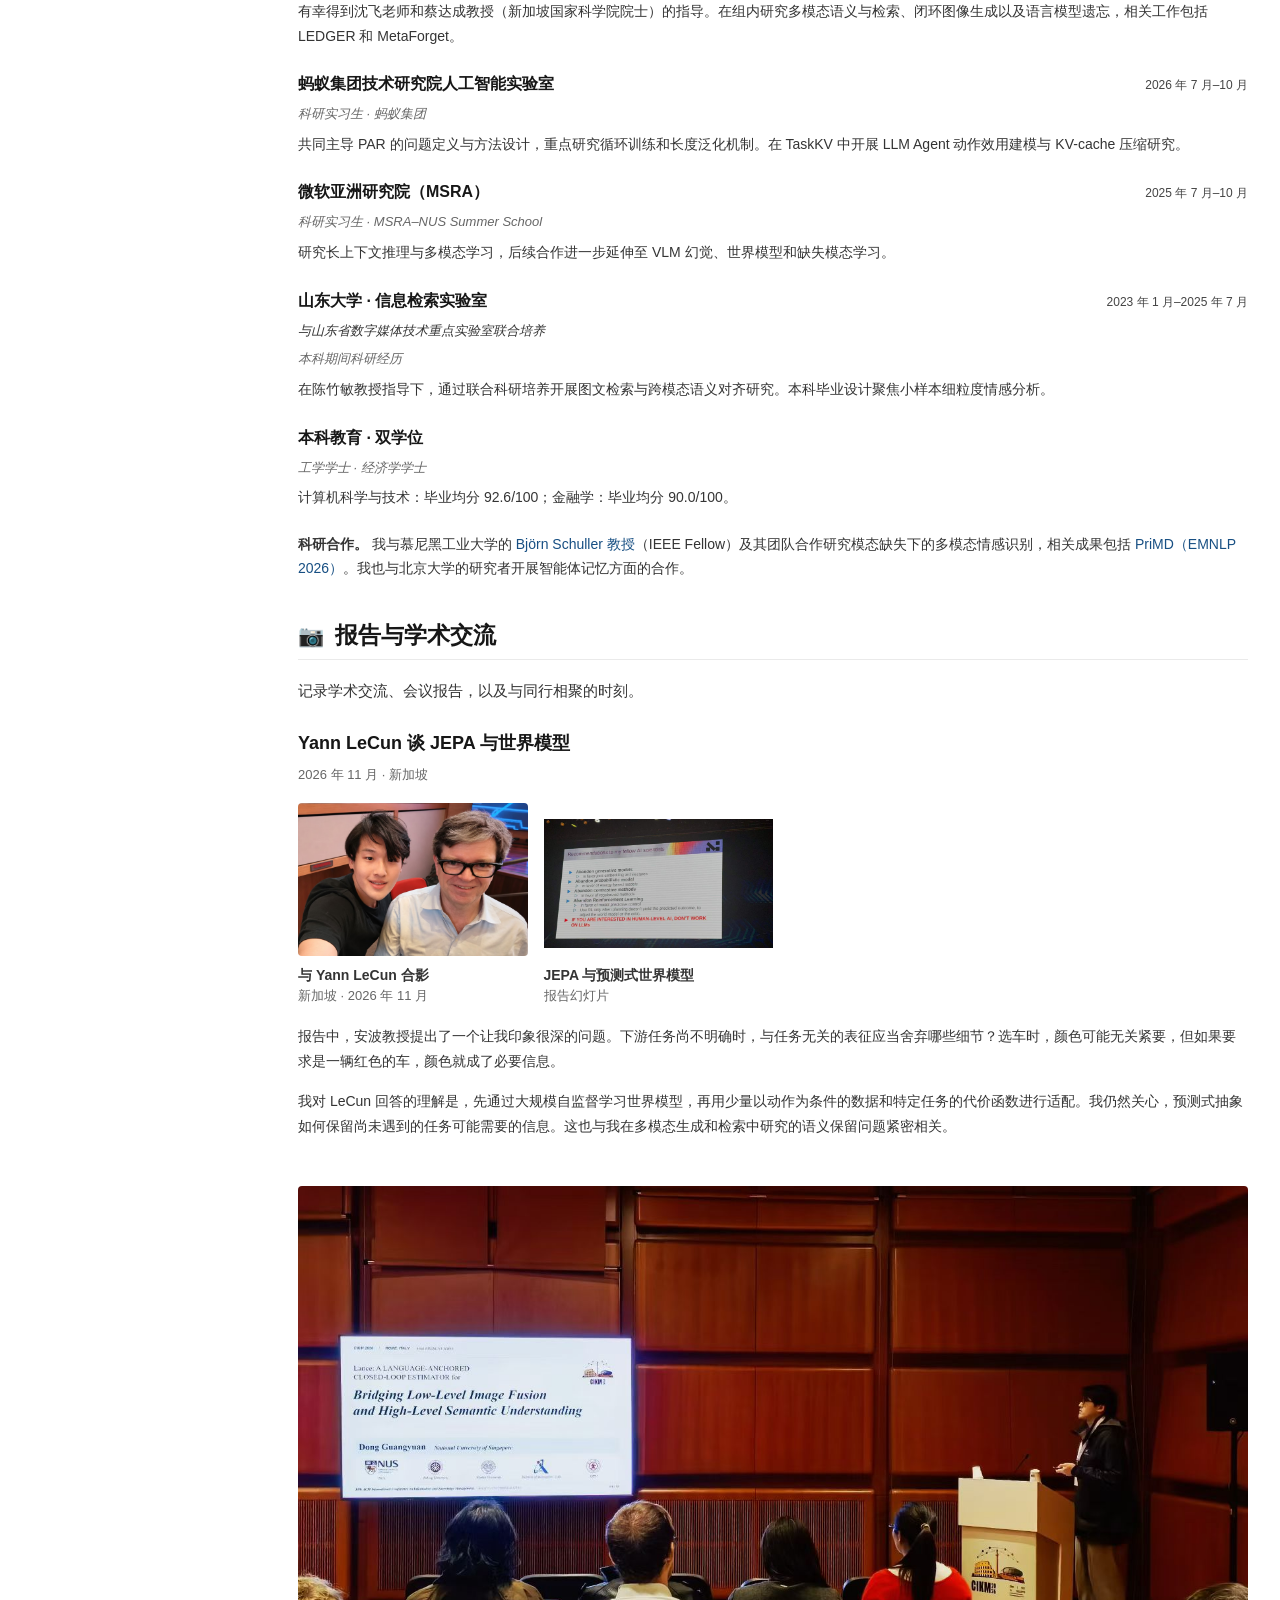
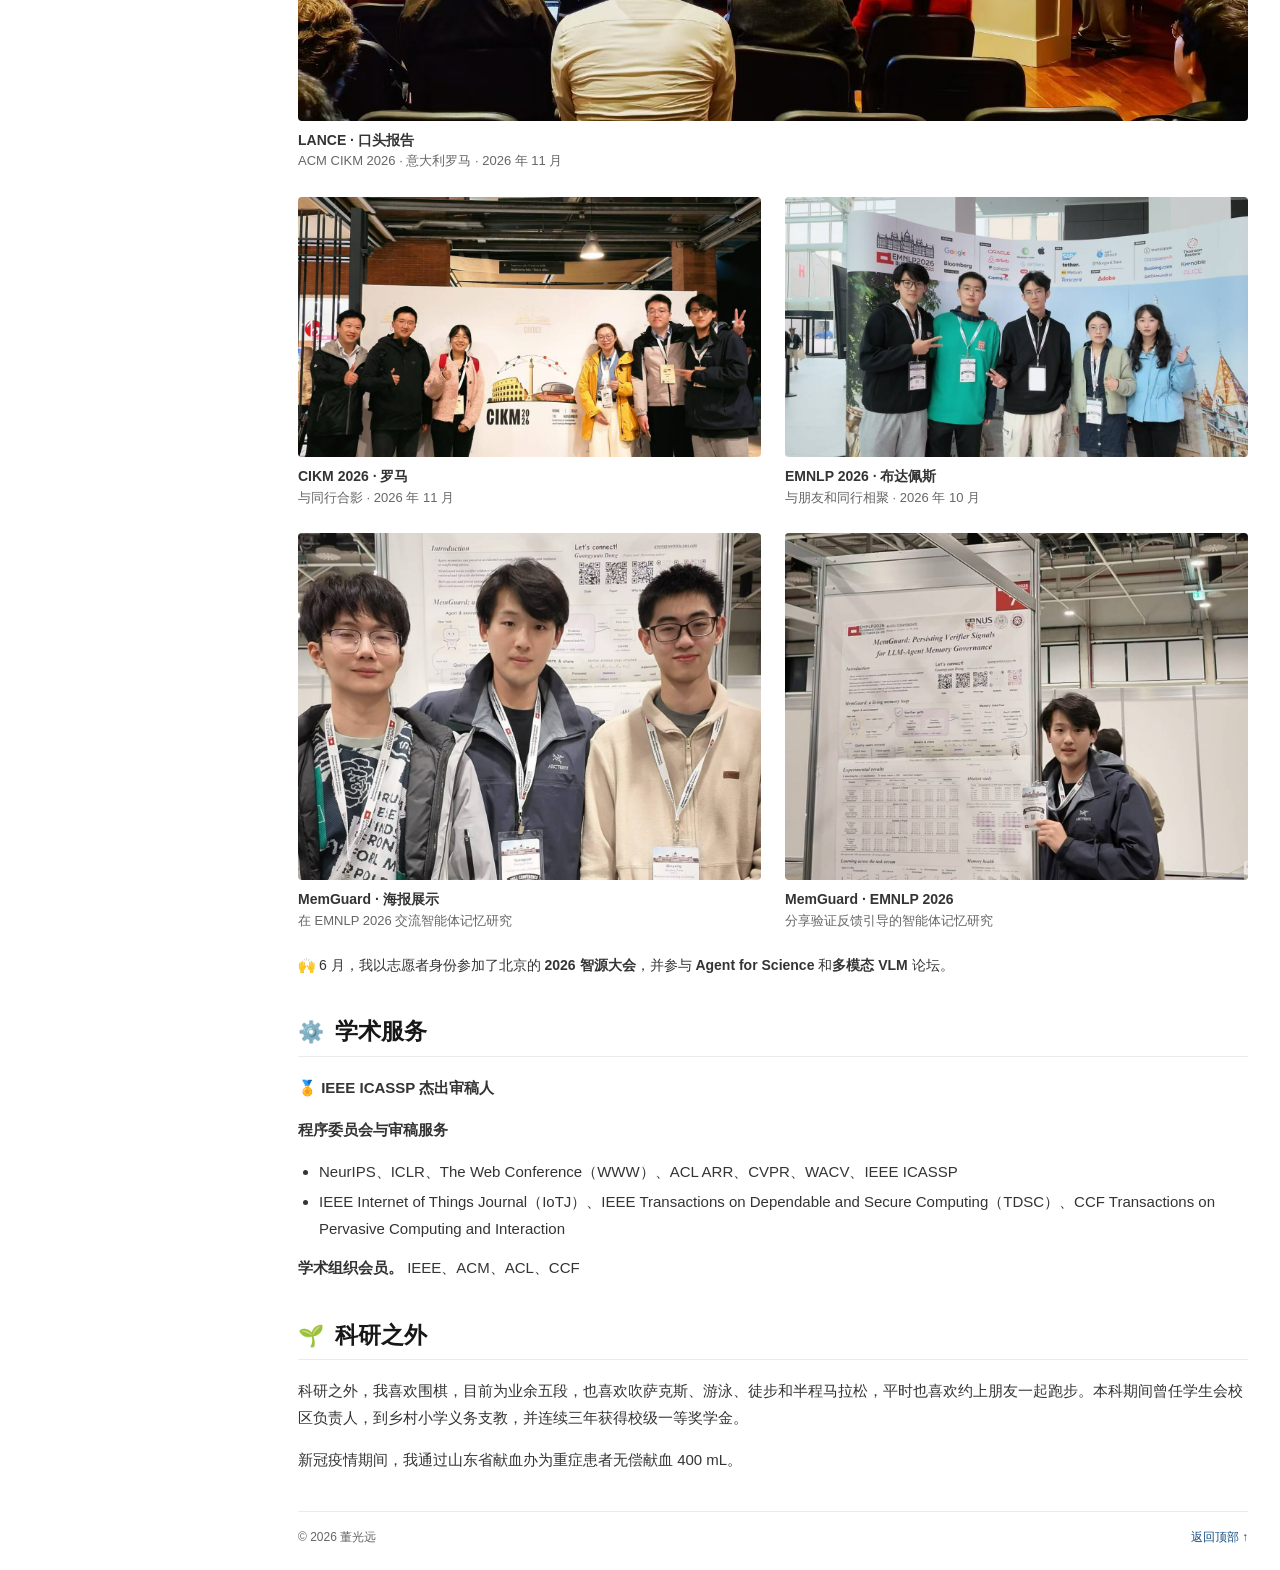
==== commit 713cf182: "Add acceptance news and update the LEDGER poster author order" ====
--- a/zh.html
+++ b/zh.html
@@ -65,7 +65,10 @@
   <li><time datetime="2026-11">2026 年 11 月</time><span>🎤 刚从罗马的 <strong>ACM CIKM 2026</strong> 返回，在会上作了 <a href="#paper-lance"><strong>LANCE</strong></a> 的口头报告，介绍我们关于图像融合与语义理解的研究。<a href="#lance-oral">报告照片 ↗</a></span></li>
   <li><time datetime="2026-10">2026 年 10 月</time><span>🚀 我在蚂蚁集团技术研究院人工智能实验室完成的工作 <a href="#paper-par"><strong>PAR</strong></a> 已上传 arXiv。0.5B 循环语言模型仅在最长 32 步的序列上训练，在 512 步测试中仍达到 95.5% 的全状态准确率。</span></li>
   <li><time datetime="2026-10">2026 年 10 月</time><span>☕ 参加了布达佩斯的 <strong>EMNLP 2026</strong>，分享智能体记忆与多模态学习方面的工作。很高兴认识这么多关注这些问题的研究者！<a href="#activities">会议照片 ↗</a></span></li>
+  <li><time datetime="2026-08">2026 年 8 月</time><span>🎉 我们获 <strong>EMNLP 2026</strong> 录用的工作包括研究智能体记忆的 <a href="#paper-memguard">MemGuard</a> 和 <a href="#paper-memmark">MemMark</a>，以及研究模态缺失下情感识别的 <a href="#paper-primd">PriMD</a>。</span></li>
+  <li><time datetime="2026-06">2026 年 6 月</time><span>🎬 我们的论文 <a href="https://arxiv.org/pdf/2608.21030#page=1">COMET</a> 获 <strong>ACM Multimedia 2026</strong> 录用。这项工作利用帧间运动信息，帮助视频多模态大模型理解时序变化。</span></li>
   <li><time datetime="2026-06">2026 年 6 月</time><span>🙌 以志愿者身份参加了北京的 <strong>2026 智源大会</strong>，参与 <strong>Agent for Science</strong> 和<strong>多模态 VLM</strong> 论坛。</span></li>
+  <li><time datetime="2026-05">2026 年 5 月</time><span>🎉 我们的一篇论文获 <strong>IEEE Transactions on Multimedia（TMM）</strong> 录用。</span></li>
   <li><time datetime="2026">2026 年</time><span>🎉 五篇论文获 <strong>NeurIPS 2026</strong> 录用，分别为 <a href="#paper-taskkv">TaskKV</a>、<a href="#paper-metaforget">MetaForget</a>、<a href="#paper-dual-pathway">Dual-Pathway</a>、<a href="#paper-drill">DRILL</a> 和 <a href="#paper-mollflow">MollFlow</a>。感谢所有合作者！</span></li>
   <li><time datetime="2026">2026 年</time><span>🏅 很荣幸获得 <strong>NeurIPS 2026 Scholar Financial Award(学者奖学金)</strong>，期待在悉尼与大家见面！</span></li>
   <li><time datetime="2026">2026 年</time><span>🎉 <a href="#paper-lance"><strong>LANCE</strong></a> 获 <strong>ACM CIKM 2026</strong> 口头报告录用，<a href="#paper-arbor"><strong>ARBOR</strong></a> 获 <strong>IEEE BIBM 2026</strong> 口头报告录用。</span></li>
@@ -77,8 +80,8 @@
 <nav class="paper-nav" aria-label="研究方向"><a href="#vision">多模态学习</a><a href="#agent">智能体记忆与强化学习</a><a href="#reasoning">高效大语言模型</a></nav>
 <div class="pub-group" id="vision"><h3 class="group-heading">多模态学习与视觉理解</h3>
 <article class="paper" id="paper-ledger">
-  <a class="paper-figure zoom" href="assets/figures/ledger-poster-v5.webp" data-kind="poster" data-caption="LEDGER 论文海报，展示概念索引、图像生成与检索实验结果。" data-source="assets/figures/ledger-poster-v5.webp" aria-label="放大 LEDGER 论文海报">
-    <img src="assets/figures/ledger-poster-v5-thumb.webp" width="960" height="680" loading="lazy" alt="LEDGER 论文海报，展示概念索引、图像生成与检索实验结果。">
+  <a class="paper-figure zoom" href="assets/figures/ledger-poster-v6.webp" data-kind="poster" data-caption="LEDGER 论文海报，展示概念索引、图像生成与检索实验结果。" data-source="assets/figures/ledger-poster-v6.webp" aria-label="放大 LEDGER 论文海报">
+    <img src="assets/figures/ledger-poster-v6-thumb.webp" width="960" height="680" loading="lazy" alt="LEDGER 论文海报，展示概念索引、图像生成与检索实验结果。">
   </a>
   <div class="paper-content">
     <h4 class="paper-title"><a href="https://arxiv.org/pdf/2611.28146#page=1">Close the Loop on the Retrievability Gap</a></h4>
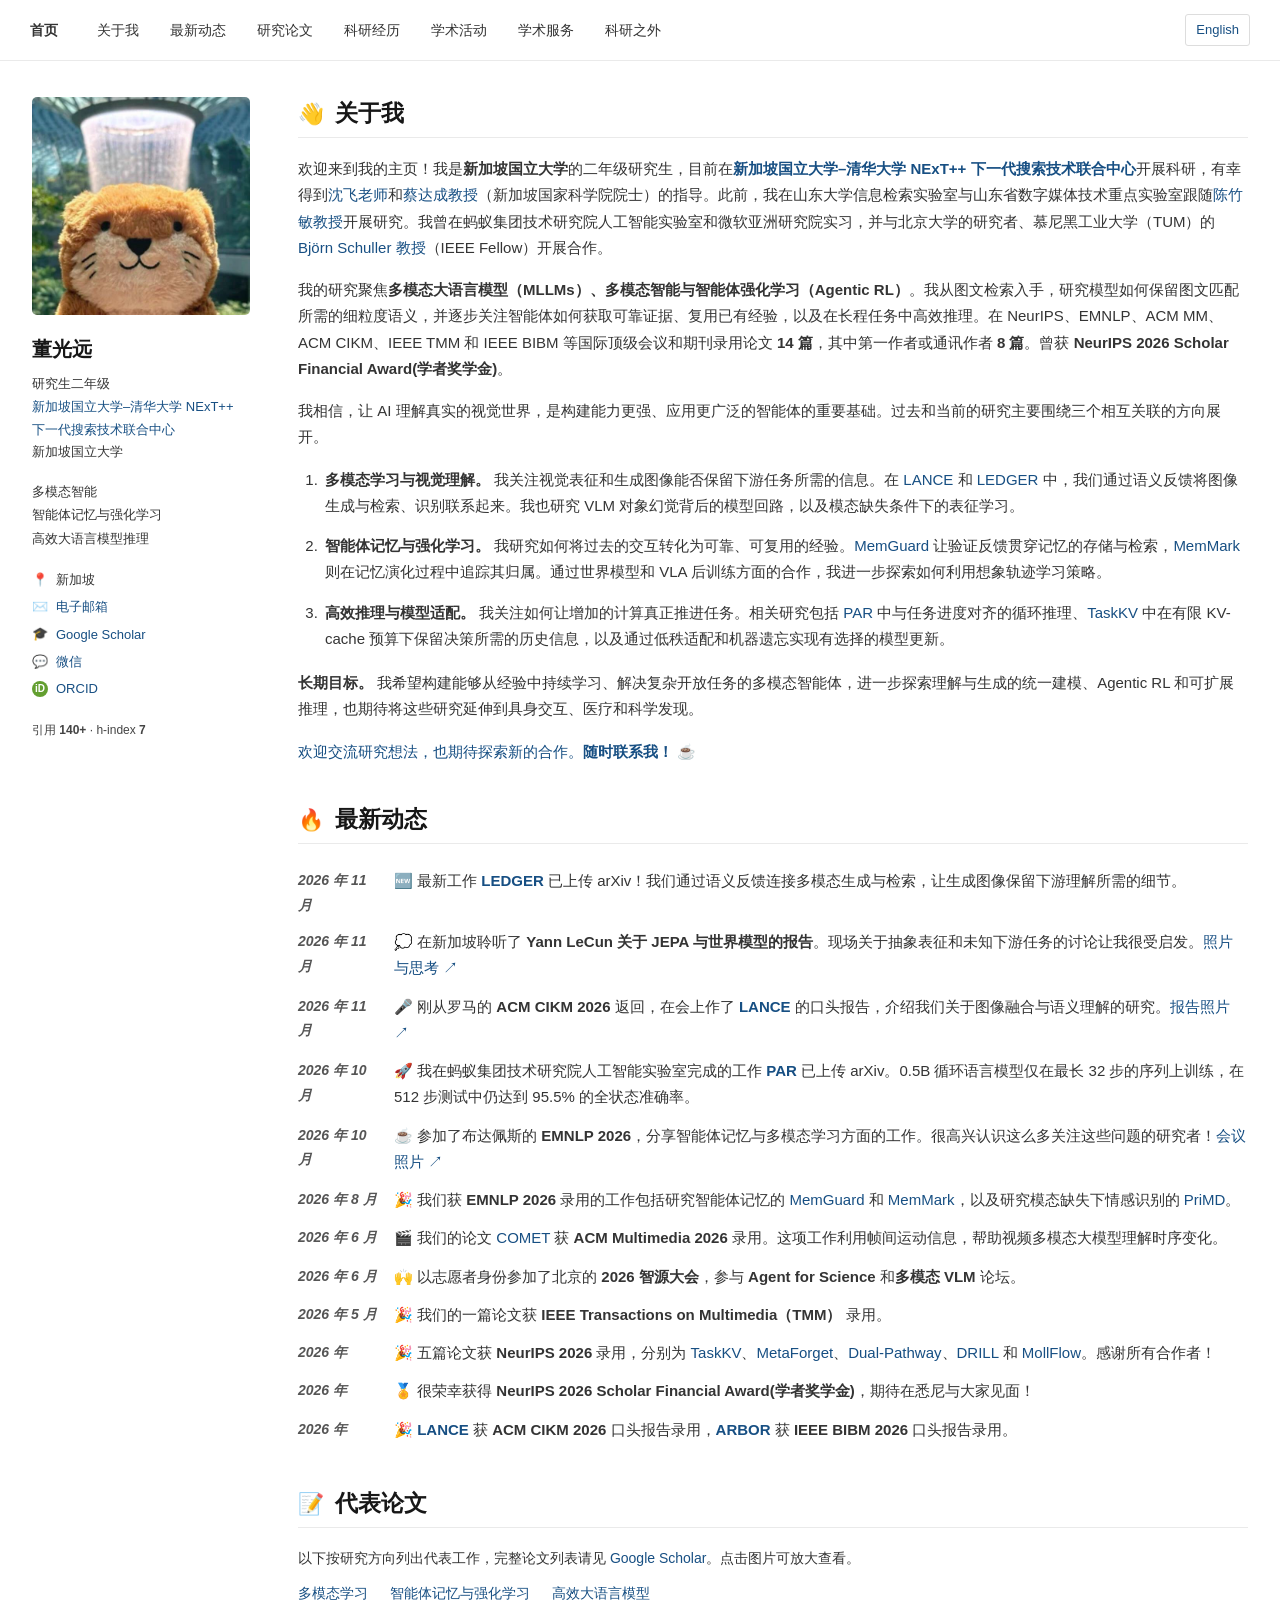
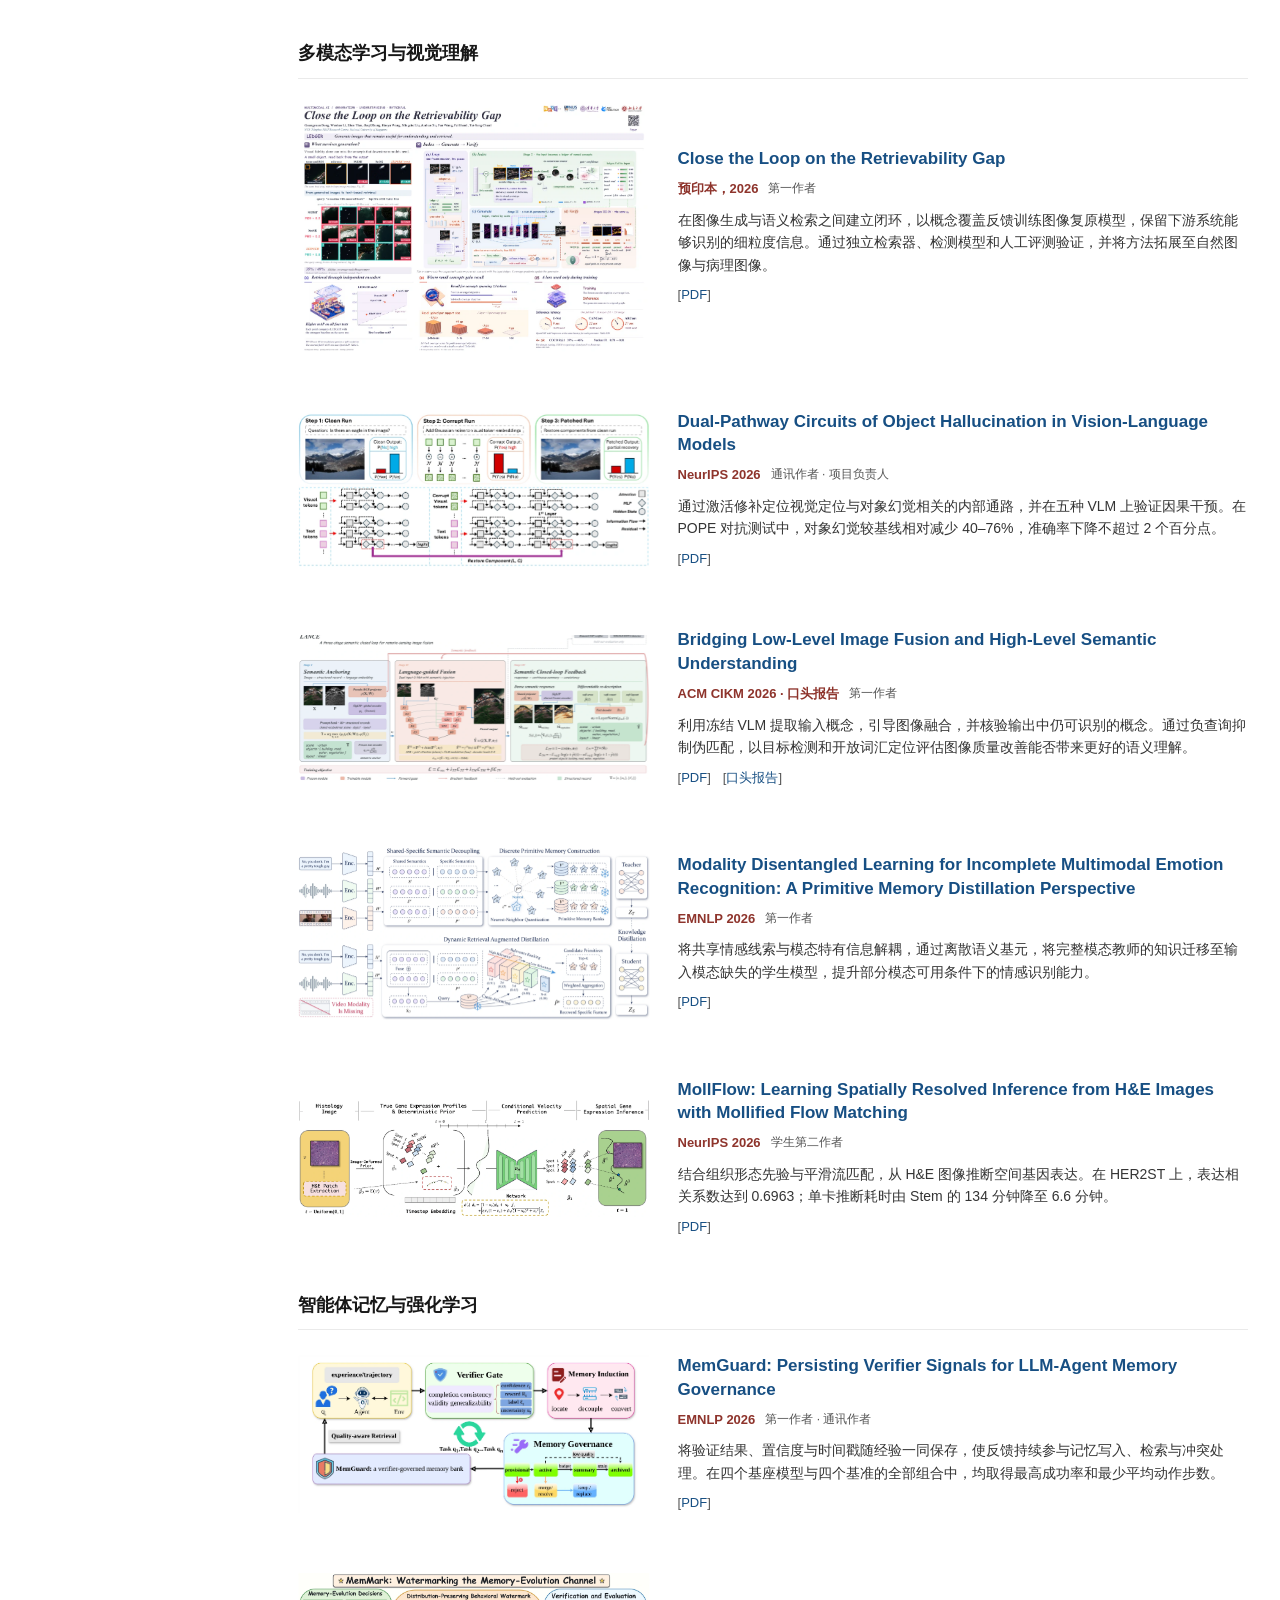
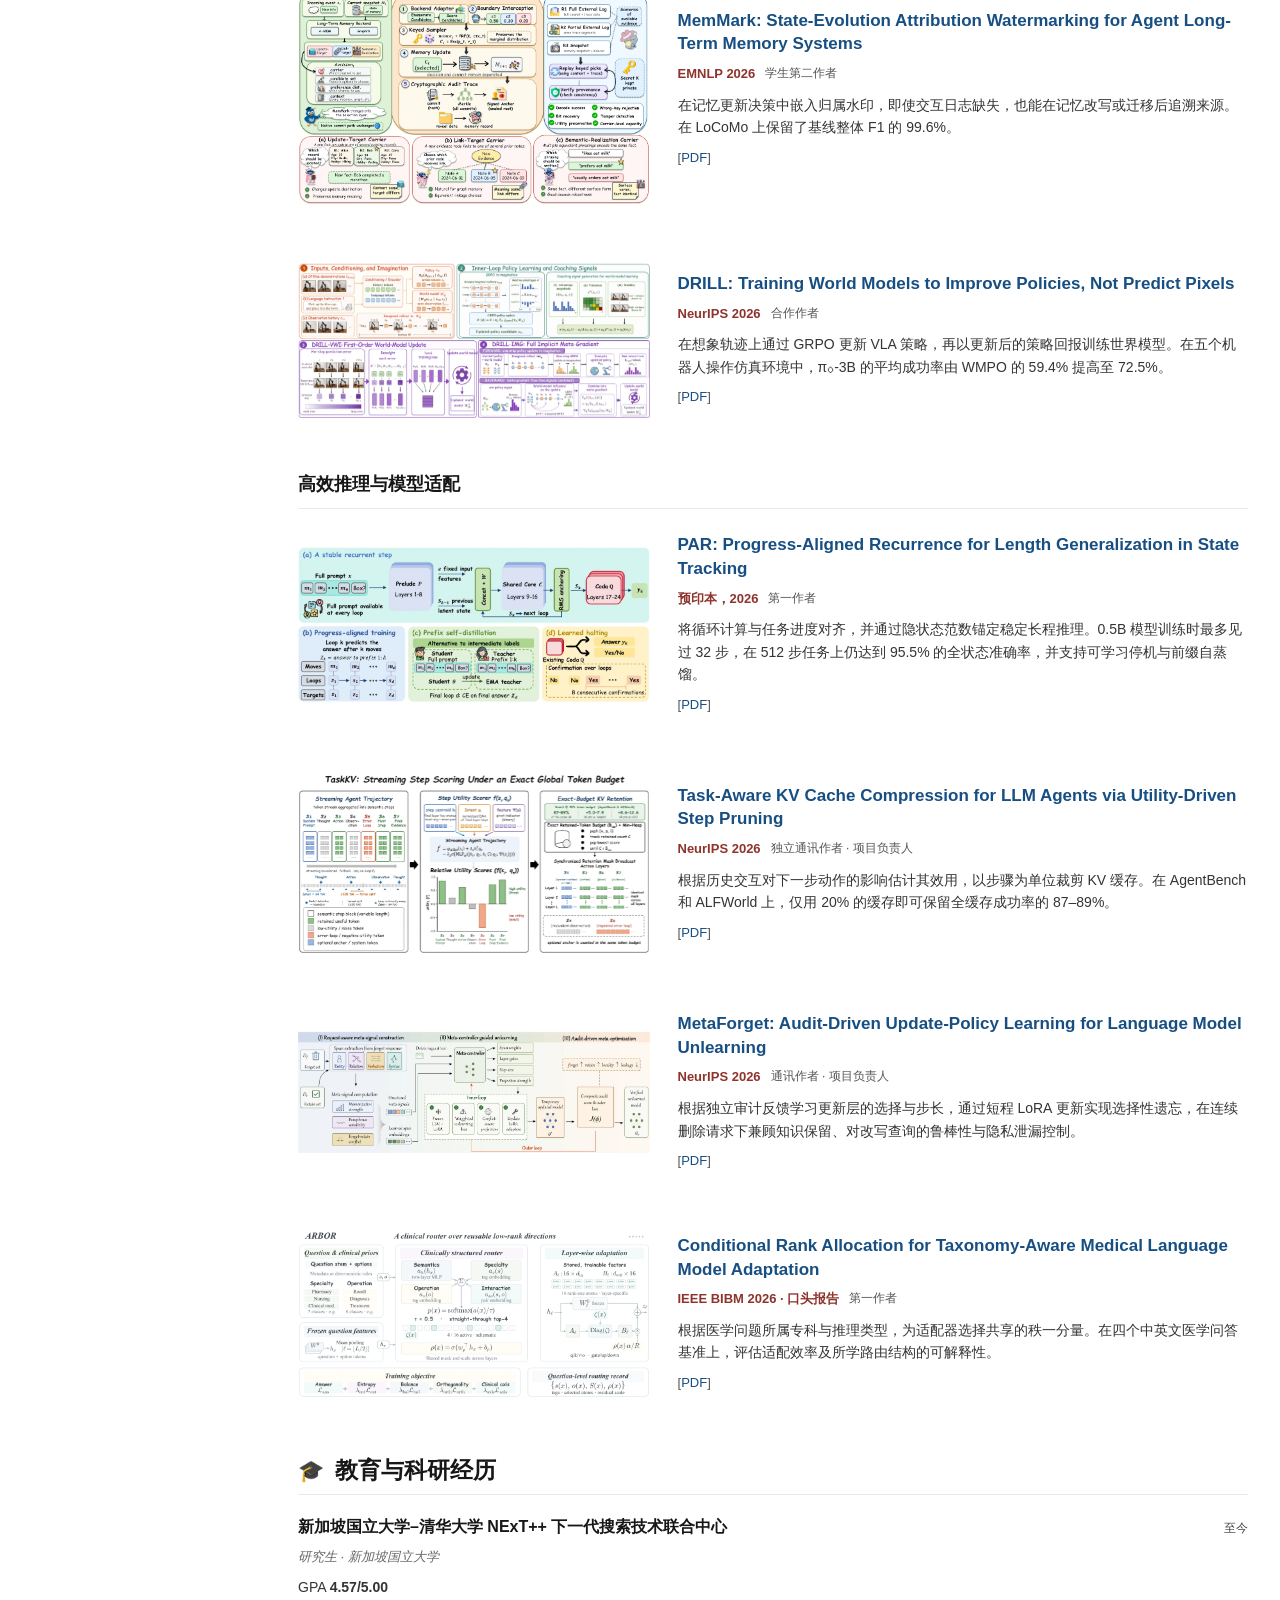
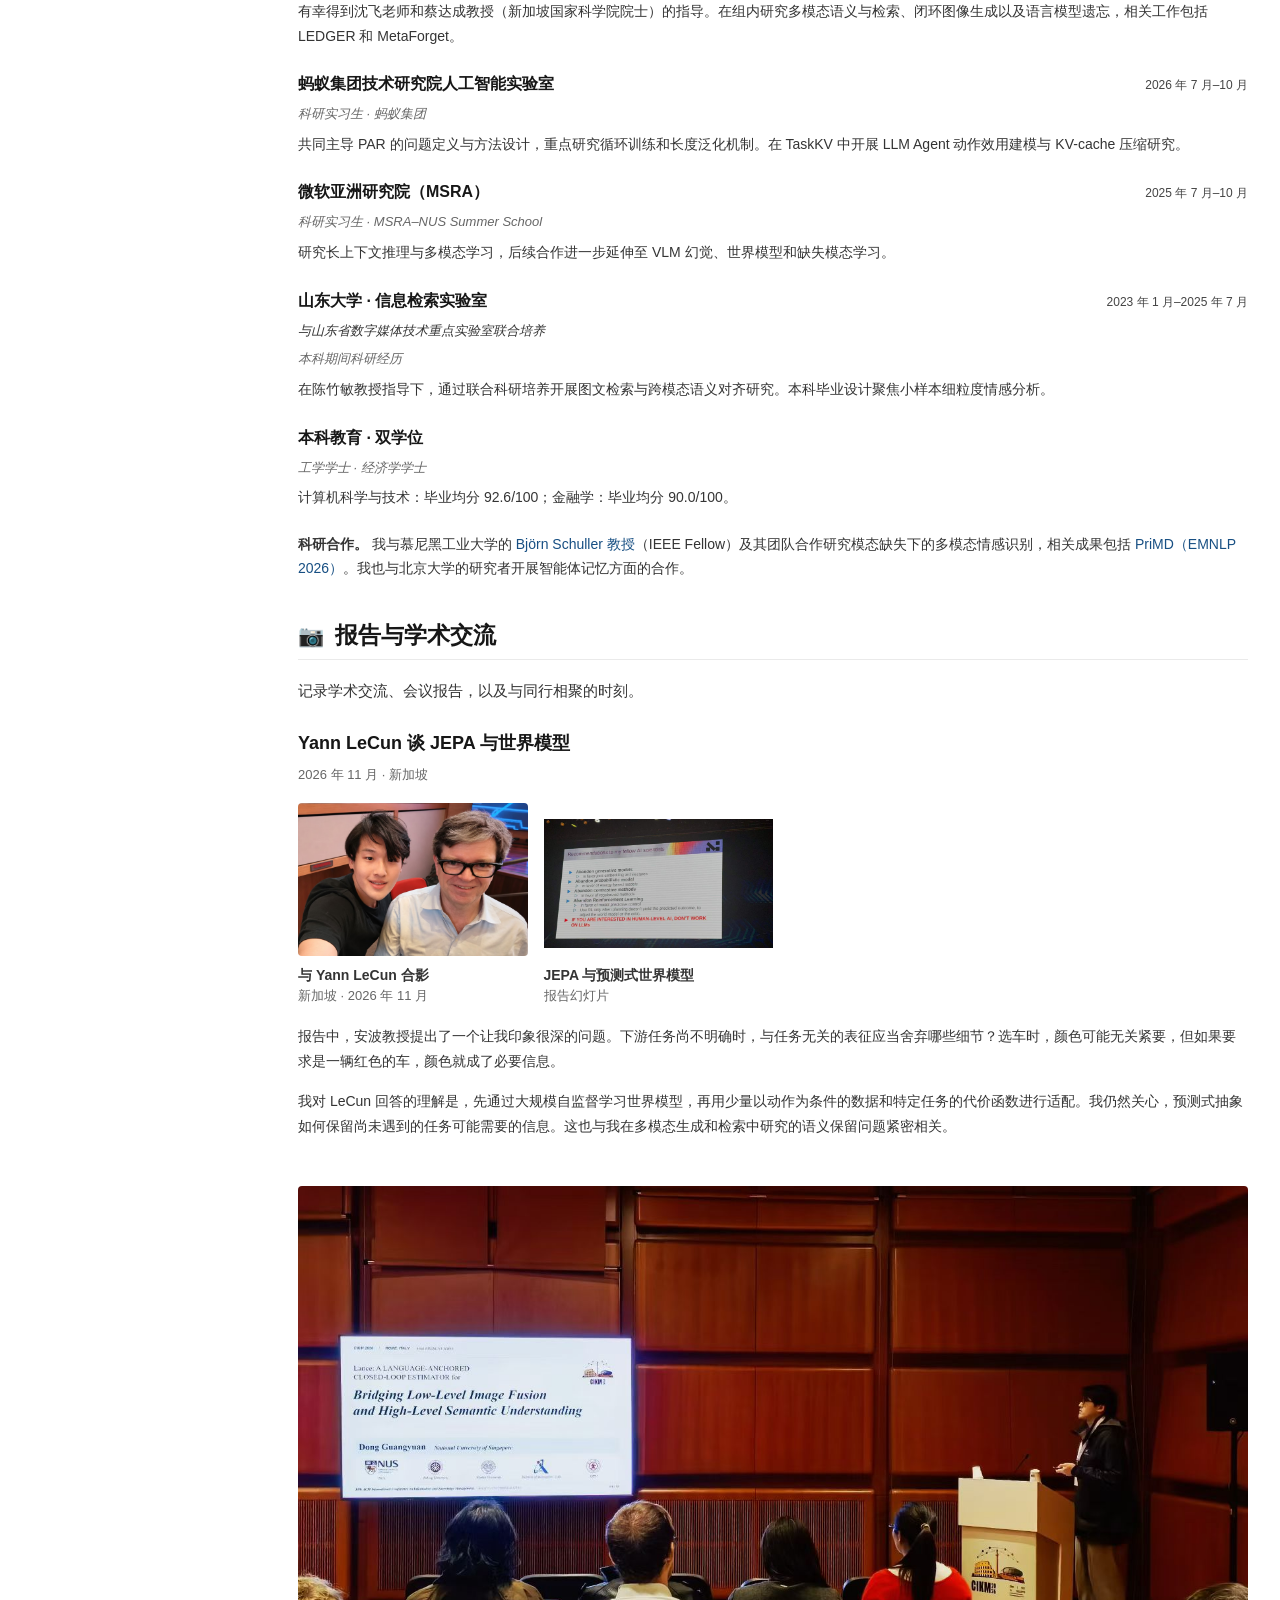
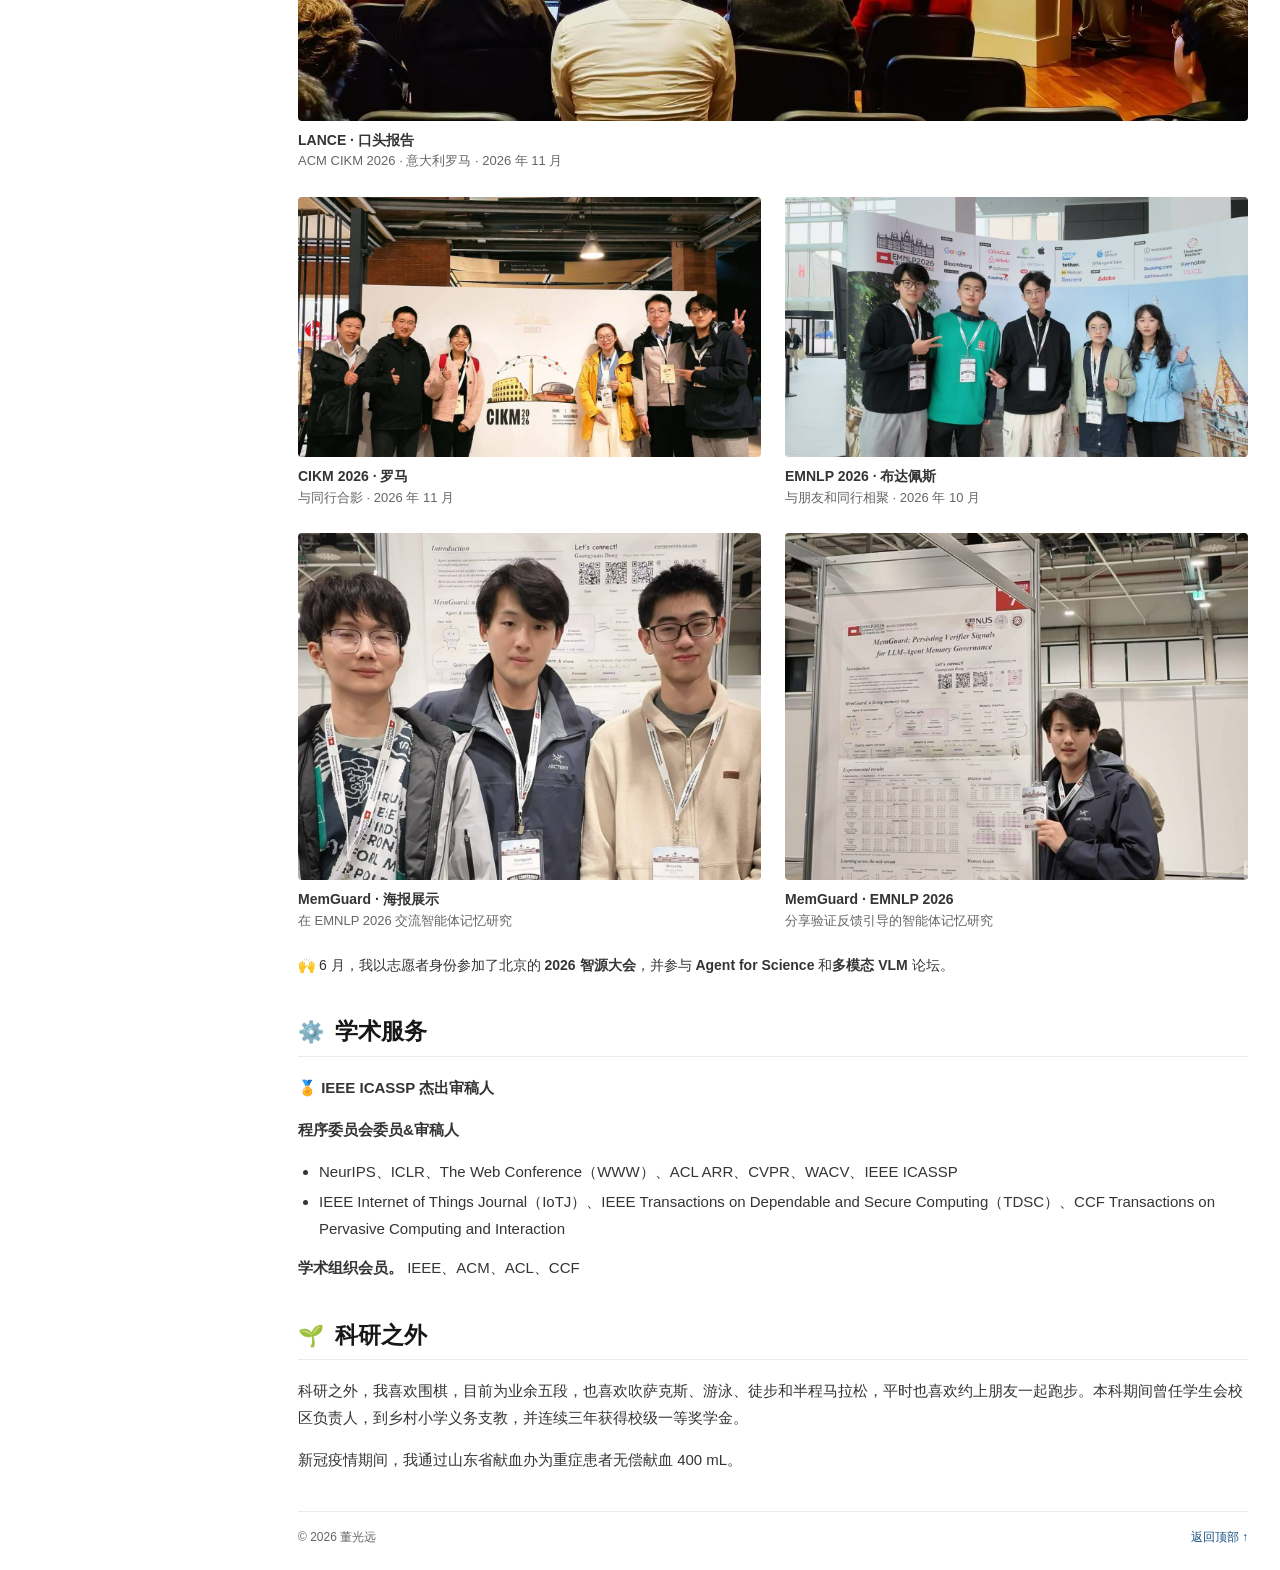
==== commit b6cd3a80: "Update bilingual program committee and reviewer labels" ====
--- a/zh.html
+++ b/zh.html
@@ -250,7 +250,7 @@
 <section id="service">
 <h2><span aria-hidden="true">⚙️</span> 学术服务</h2>
 <p>🏅 <strong>IEEE ICASSP 杰出审稿人</strong></p>
-<p><strong>程序委员会与审稿服务</strong></p>
+<p><strong>程序委员会委员&amp;审稿人</strong></p>
 <ul class="simple-list"><li>NeurIPS、ICLR、The Web Conference（WWW）、ACL ARR、CVPR、WACV、IEEE ICASSP</li><li>IEEE Internet of Things Journal（IoTJ）、IEEE Transactions on Dependable and Secure Computing（TDSC）、CCF Transactions on Pervasive Computing and Interaction</li></ul>
 <p><strong>学术组织会员。</strong> IEEE、ACM、ACL、CCF</p>
 </section>
